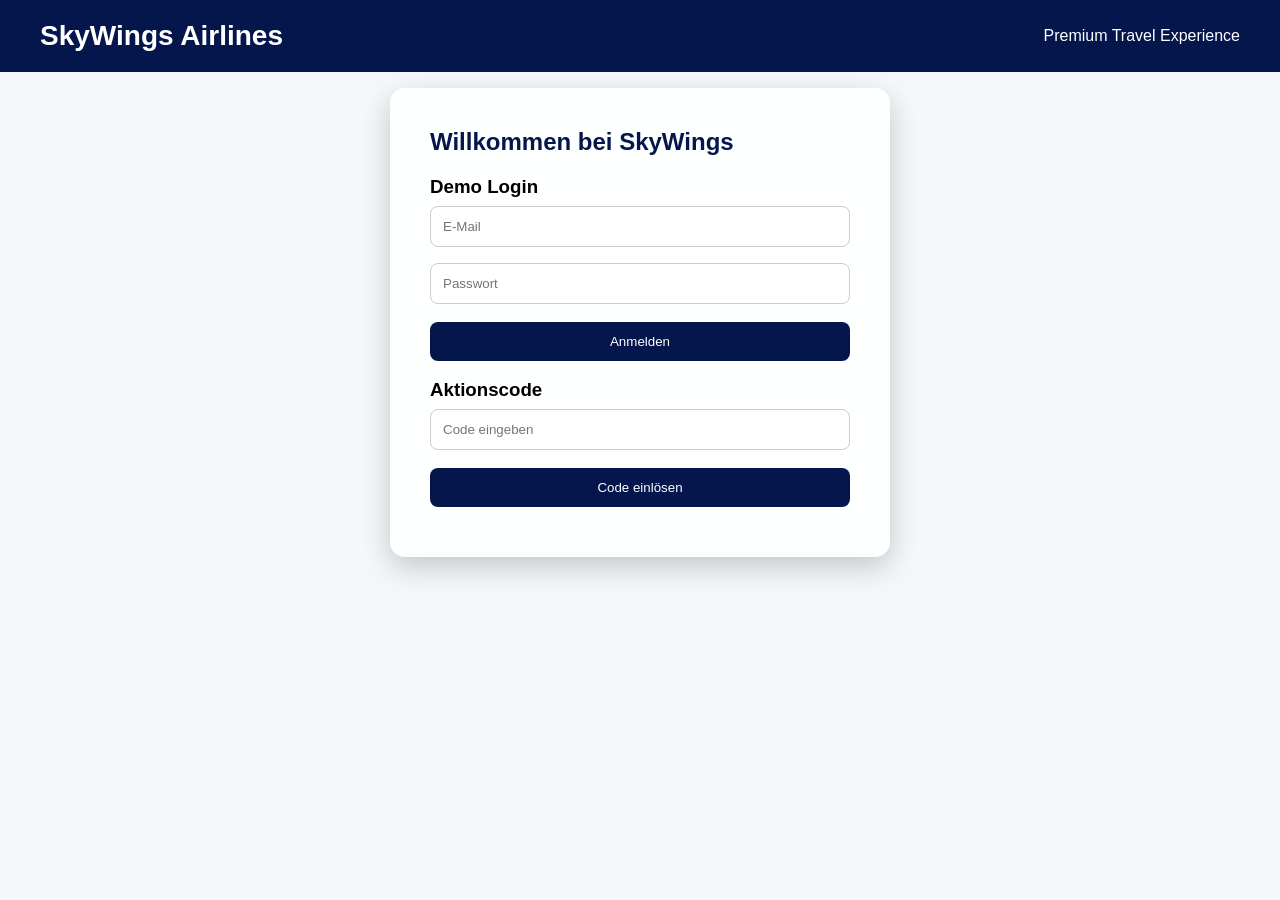
==== index.html @ 6ced329d "Create index.html" ====
<!DOCTYPE html>
<html lang="de">
<head>
<meta charset="UTF-8">
<meta name="viewport" content="width=device-width, initial-scale=1.0">
<title>SkyWings Airlines</title>

<style>
*{
    margin:0;
    padding:0;
    box-sizing:border-box;
    font-family:Arial, sans-serif;
}

body{
    background:#f5f7fa;
}

header{
    background:#05164d;
    color:white;
    padding:20px 40px;
    display:flex;
    justify-content:space-between;
    align-items:center;
}

.logo{
    font-size:28px;
    font-weight:bold;
}

.hero{
    height:500px;
    background:url('https://images.unsplash.com/photo-1436491865332-7a61a109cc05?w=1600')
    center/cover;
    display:flex;
    justify-content:center;
    align-items:center;
}

.hero-box{
    background:rgba(255,255,255,0.95);
    padding:40px;
    border-radius:15px;
    width:500px;
    box-shadow:0 10px 30px rgba(0,0,0,.2);
}

.hero-box h1{
    color:#05164d;
    margin-bottom:20px;
}

input{
    width:100%;
    padding:12px;
    margin:8px 0;
    border:1px solid #ccc;
    border-radius:8px;
}

button{
    width:100%;
    padding:12px;
    border:none;
    background:#05164d;
    color:white;
    border-radius:8px;
    cursor:pointer;
    margin-top:10px;
}

button:hover{
    opacity:0.9;
}

.section{
    max-width:1200px;
    margin:50px auto;
    padding:0 20px;
}

.cards{
    display:grid;
    grid-template-columns:repeat(auto-fit,minmax(250px,1fr));
    gap:20px;
}

.card{
    background:white;
    padding:20px;
    border-radius:12px;
    box-shadow:0 5px 15px rgba(0,0,0,.08);
}

.message{
    margin-top:10px;
    font-weight:bold;
}
</style>
</head>

<body>

<header>
    <div class="logo">SkyWings Airlines</div>
    <div>Premium Travel Experience</div>
</header>

<section class="hero">
    <div class="hero-box">
        <h1>Willkommen bei SkyWings</h1>

        <h3>Demo Login</h3>
        <input type="email" id="email" placeholder="E-Mail">
        <input type="password" id="password" placeholder="Passwort">

        <button onclick="loginDemo()">Anmelden</button>

        <br><br>

        <h3>Aktionscode</h3>
        <input type="text" id="promoCode" placeholder="Code eingeben">

        <button onclick="redeemCode()">Code einlösen</button>

        <div id="message" class="message"></div>
    </div>
</section>



<script>
function loginDemo(){
    const email = document.getElementById("email").value;
    const password = document.getElementById("password").value;

    if(email && password){
        document.getElementById("message").innerHTML =
            "✓ Demo-Anmeldung erfolgreich";
    }else{
        document.getElementById("message").innerHTML =
            "Bitte alle Felder ausfüllen.";
    }
}

function redeemCode(){
    const code = document.getElementById("promoCode").value.trim();

    if(code === "SKYWINGS2026"){
        document.getElementById("message").innerHTML =
            "✓ Aktionscode erfolgreich eingelöst!";
    }else{
        document.getElementById("message").innerHTML =
            "✗ Ungültiger Aktionscode.";
    }
}
</script>

</body>
</html>
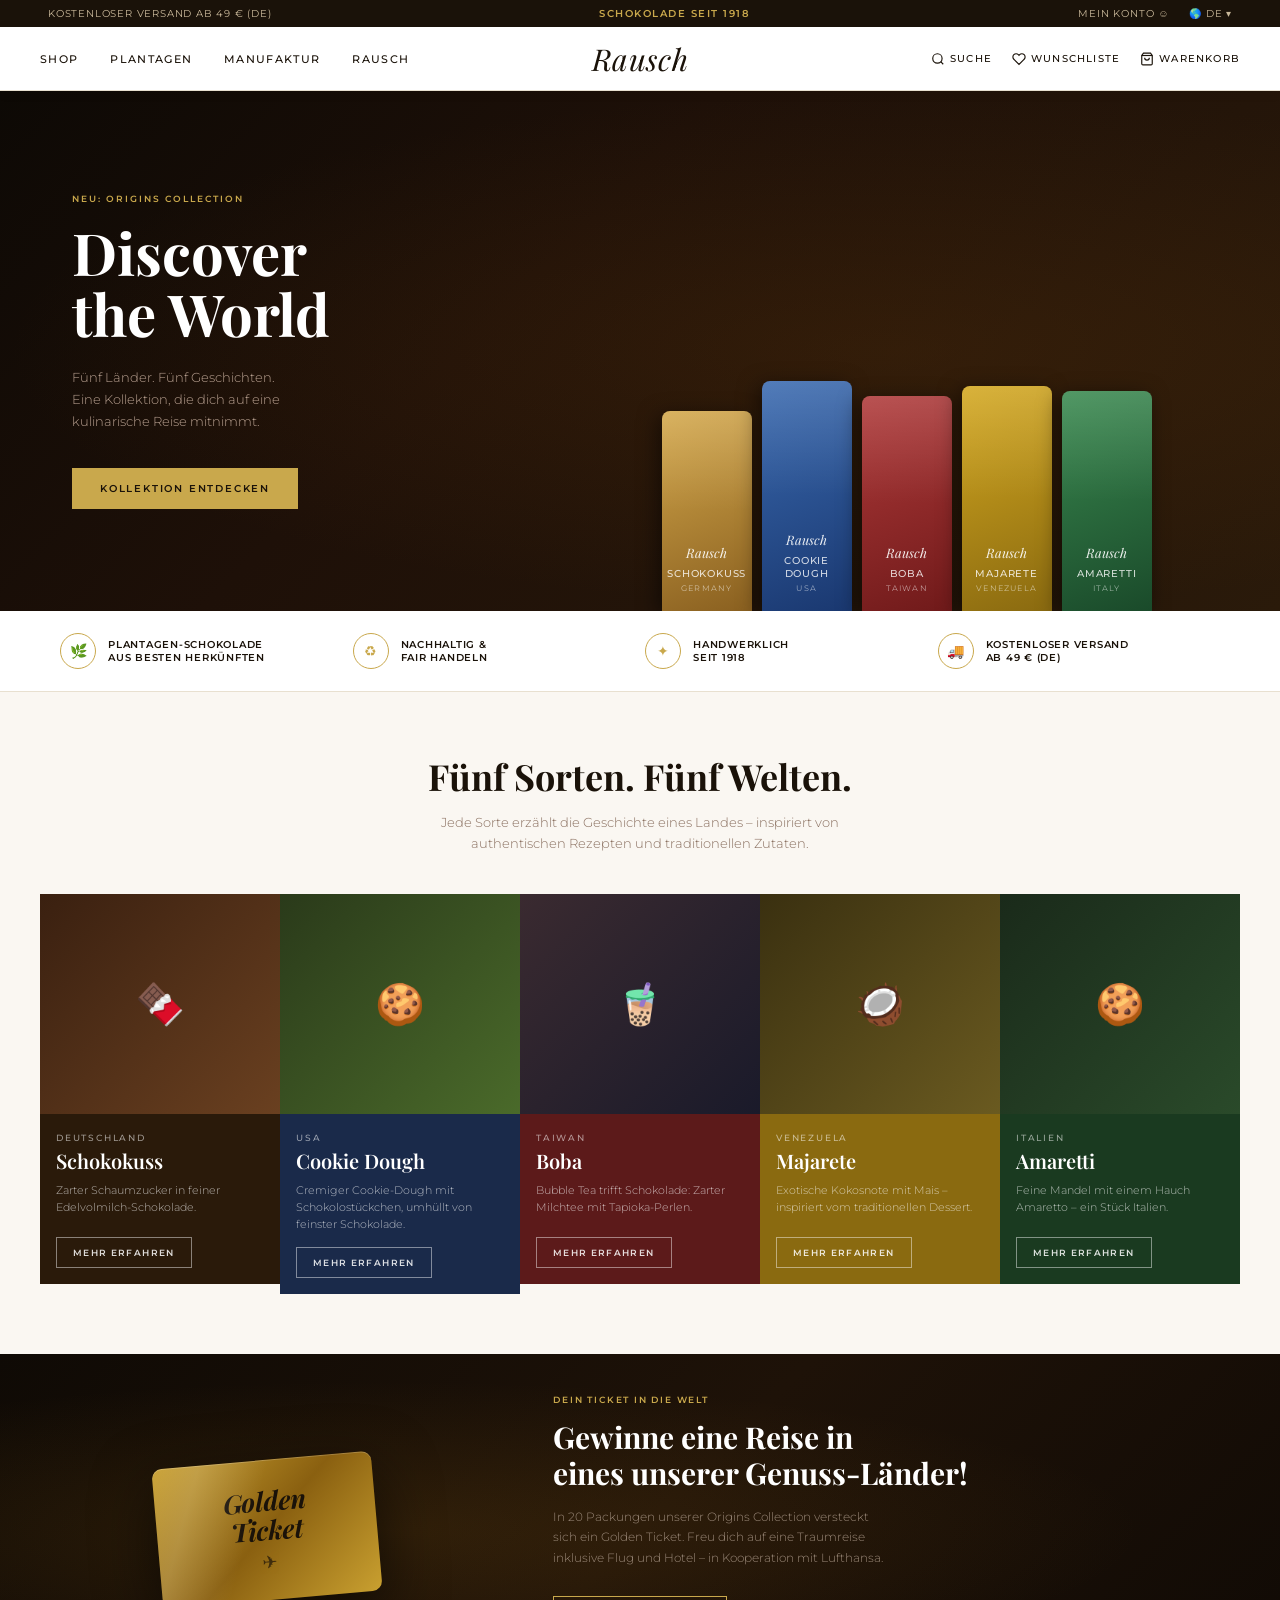
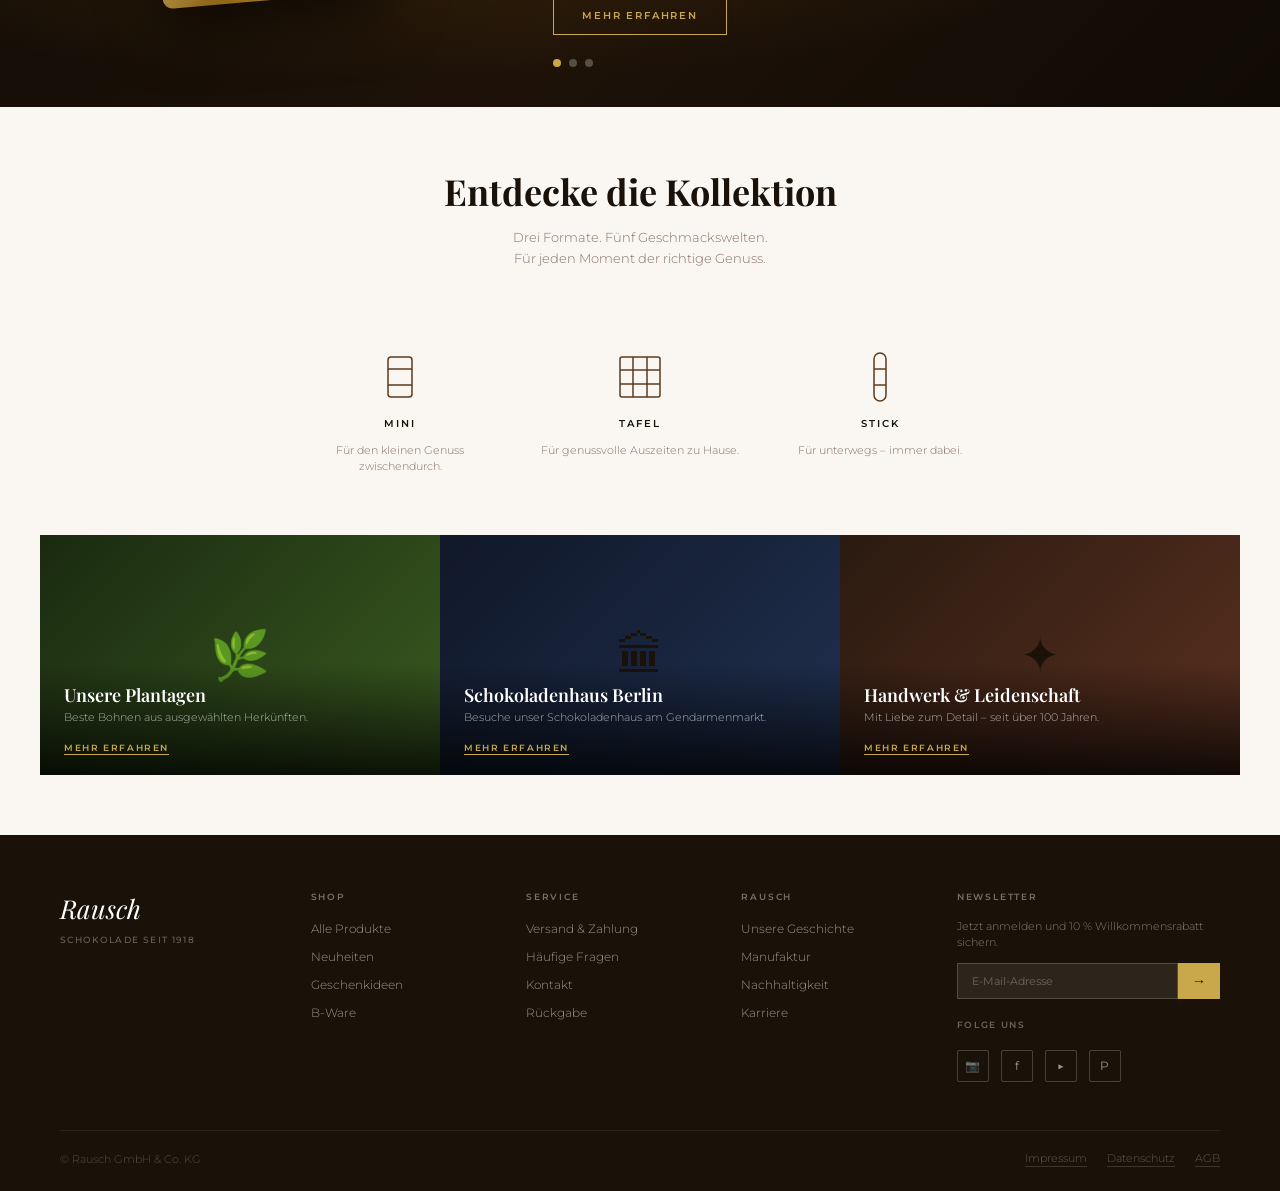
==== commit 4eeb8a5c: "Update index.html" ====
--- a/index.html
+++ b/index.html
@@ -3,161 +3,1053 @@
 <head>
 <meta charset="UTF-8">
 <meta name="viewport" content="width=device-width, initial-scale=1.0">
-<title>SkyWings Airlines</title>
-
+<title>Rausch – Schokolade seit 1918</title>
+<link rel="preconnect" href="https://fonts.googleapis.com">
+<link href="https://fonts.googleapis.com/css2?family=Playfair+Display:ital,wght@0,400;0,600;0,700;1,400&family=Cormorant+Garamond:wght@300;400;500&family=Montserrat:wght@300;400;500;600&display=swap" rel="stylesheet">
 <style>
-*{
-    margin:0;
-    padding:0;
-    box-sizing:border-box;
-    font-family:Arial, sans-serif;
-}
-
-body{
-    background:#f5f7fa;
-}
-
-header{
-    background:#05164d;
-    color:white;
-    padding:20px 40px;
-    display:flex;
-    justify-content:space-between;
-    align-items:center;
-}
-
-.logo{
-    font-size:28px;
-    font-weight:bold;
-}
-
-.hero{
-    height:500px;
-    background:url('https://images.unsplash.com/photo-1436491865332-7a61a109cc05?w=1600')
-    center/cover;
-    display:flex;
-    justify-content:center;
-    align-items:center;
-}
-
-.hero-box{
-    background:rgba(255,255,255,0.95);
-    padding:40px;
-    border-radius:15px;
-    width:500px;
-    box-shadow:0 10px 30px rgba(0,0,0,.2);
-}
-
-.hero-box h1{
-    color:#05164d;
-    margin-bottom:20px;
-}
-
-input{
-    width:100%;
-    padding:12px;
-    margin:8px 0;
-    border:1px solid #ccc;
-    border-radius:8px;
-}
-
-button{
-    width:100%;
-    padding:12px;
-    border:none;
-    background:#05164d;
-    color:white;
-    border-radius:8px;
-    cursor:pointer;
-    margin-top:10px;
-}
-
-button:hover{
-    opacity:0.9;
-}
-
-.section{
-    max-width:1200px;
-    margin:50px auto;
-    padding:0 20px;
-}
-
-.cards{
-    display:grid;
-    grid-template-columns:repeat(auto-fit,minmax(250px,1fr));
-    gap:20px;
-}
-
-.card{
-    background:white;
-    padding:20px;
-    border-radius:12px;
-    box-shadow:0 5px 15px rgba(0,0,0,.08);
-}
-
-.message{
-    margin-top:10px;
-    font-weight:bold;
-}
+  :root {
+    --dark: #1a1209;
+    --dark-brown: #2c1a0a;
+    --medium-brown: #5c3a1e;
+    --gold: #c9a84c;
+    --gold-light: #e4c46e;
+    --cream: #f5f0e8;
+    --light-bg: #faf7f2;
+    --text-dark: #1a1209;
+    --text-mid: #4a3828;
+    --text-light: #8a7060;
+    --white: #ffffff;
+    --card-blue: #1a2a4a;
+    --card-red: #5c1a1a;
+    --card-yellow: #8a6a10;
+    --card-green: #1a3a20;
+  }
+
+  * { margin: 0; padding: 0; box-sizing: border-box; }
+
+  body {
+    font-family: 'Montserrat', sans-serif;
+    background: var(--light-bg);
+    color: var(--text-dark);
+    overflow-x: hidden;
+  }
+
+  /* ── TOP BAR ── */
+  .top-bar {
+    background: var(--dark);
+    color: #c9b89a;
+    font-size: 10px;
+    letter-spacing: 0.08em;
+    text-transform: uppercase;
+    display: flex;
+    justify-content: space-between;
+    align-items: center;
+    padding: 7px 48px;
+  }
+  .top-bar a { color: #c9b89a; text-decoration: none; }
+  .top-bar-center { font-weight: 600; color: var(--gold); letter-spacing: 0.15em; }
+  .top-bar-right { display: flex; gap: 20px; align-items: center; }
+
+  /* ── MAIN NAV ── */
+  nav {
+    background: var(--white);
+    border-bottom: 1px solid #e8e0d0;
+    display: grid;
+    grid-template-columns: 1fr auto 1fr;
+    align-items: center;
+    padding: 0 40px;
+    height: 64px;
+    position: sticky;
+    top: 0;
+    z-index: 100;
+    box-shadow: 0 2px 12px rgba(0,0,0,0.06);
+  }
+  .nav-left { display: flex; gap: 32px; }
+  .nav-left a {
+    font-size: 11px;
+    letter-spacing: 0.12em;
+    text-transform: uppercase;
+    color: var(--text-dark);
+    text-decoration: none;
+    font-weight: 500;
+    transition: color 0.2s;
+  }
+  .nav-left a:hover { color: var(--gold); }
+  .logo {
+    font-family: 'Playfair Display', serif;
+    font-size: 30px;
+    font-style: italic;
+    color: var(--dark);
+    text-align: center;
+    letter-spacing: 0.02em;
+  }
+  .nav-right { display: flex; gap: 20px; justify-content: flex-end; align-items: center; }
+  .nav-right a {
+    font-size: 10px;
+    letter-spacing: 0.12em;
+    text-transform: uppercase;
+    color: var(--text-dark);
+    text-decoration: none;
+    font-weight: 500;
+    display: flex;
+    align-items: center;
+    gap: 5px;
+    transition: color 0.2s;
+  }
+  .nav-right a:hover { color: var(--gold); }
+
+  /* ── HERO ── */
+  .hero {
+    background: linear-gradient(135deg, #0d0905 0%, #1e1008 40%, #2a1a0a 100%);
+    min-height: 520px;
+    display: grid;
+    grid-template-columns: 1fr 1.4fr;
+    align-items: center;
+    overflow: hidden;
+    position: relative;
+  }
+  .hero::before {
+    content: '';
+    position: absolute;
+    inset: 0;
+    background: radial-gradient(ellipse at 70% 50%, rgba(90,50,10,0.3) 0%, transparent 70%);
+  }
+  .hero-text {
+    padding: 60px 40px 60px 72px;
+    position: relative;
+    z-index: 2;
+  }
+  .hero-eyebrow {
+    font-size: 9px;
+    letter-spacing: 0.22em;
+    text-transform: uppercase;
+    color: var(--gold);
+    margin-bottom: 18px;
+    font-weight: 600;
+  }
+  .hero-title {
+    font-family: 'Playfair Display', serif;
+    font-size: 58px;
+    line-height: 1.05;
+    color: var(--white);
+    margin-bottom: 22px;
+    font-weight: 700;
+  }
+  .hero-sub {
+    font-size: 13px;
+    line-height: 1.7;
+    color: #b8a090;
+    margin-bottom: 36px;
+    max-width: 280px;
+    font-weight: 300;
+  }
+  .btn-primary {
+    display: inline-block;
+    background: var(--gold);
+    color: var(--dark);
+    font-size: 10px;
+    letter-spacing: 0.18em;
+    text-transform: uppercase;
+    font-weight: 600;
+    padding: 14px 28px;
+    text-decoration: none;
+    transition: background 0.25s, transform 0.2s;
+    cursor: pointer;
+    border: none;
+  }
+  .btn-primary:hover { background: var(--gold-light); transform: translateY(-1px); }
+
+  .hero-products {
+    position: relative;
+    z-index: 2;
+    display: flex;
+    align-items: flex-end;
+    justify-content: center;
+    padding: 40px 40px 0;
+    gap: 10px;
+    height: 100%;
+  }
+
+  /* Chocolate bar cards */
+  .choco-card {
+    width: 90px;
+    height: 230px;
+    border-radius: 8px 8px 0 0;
+    display: flex;
+    flex-direction: column;
+    align-items: center;
+    justify-content: flex-end;
+    padding-bottom: 18px;
+    position: relative;
+    cursor: pointer;
+    transition: transform 0.3s ease;
+    box-shadow: -4px 4px 20px rgba(0,0,0,0.5);
+  }
+  .choco-card:hover { transform: translateY(-12px); }
+  .choco-card:nth-child(1) { background: linear-gradient(160deg, #d4a84b 0%, #8a6020 100%); height: 200px; }
+  .choco-card:nth-child(2) { background: linear-gradient(160deg, #3a6ab0 0%, #1a3870 100%); height: 230px; }
+  .choco-card:nth-child(3) { background: linear-gradient(160deg, #b03a3a 0%, #701a1a 100%); height: 215px; }
+  .choco-card:nth-child(4) { background: linear-gradient(160deg, #d4a820 0%, #8a6a10 100%); height: 225px; }
+  .choco-card:nth-child(5) { background: linear-gradient(160deg, #3a8a50 0%, #1a4a2a 100%); height: 220px; }
+
+  .choco-logo {
+    font-family: 'Playfair Display', serif;
+    font-style: italic;
+    color: rgba(255,255,255,0.9);
+    font-size: 13px;
+    margin-bottom: 6px;
+    text-align: center;
+  }
+  .choco-name {
+    font-size: 10px;
+    letter-spacing: 0.08em;
+    text-transform: uppercase;
+    color: rgba(255,255,255,0.8);
+    text-align: center;
+    font-weight: 500;
+  }
+  .choco-origin {
+    font-size: 8px;
+    letter-spacing: 0.15em;
+    text-transform: uppercase;
+    color: rgba(255,255,255,0.55);
+    text-align: center;
+    margin-top: 3px;
+  }
+
+  /* Shine effect on cards */
+  .choco-card::before {
+    content: '';
+    position: absolute;
+    top: 0; left: 0; right: 0;
+    height: 50%;
+    background: linear-gradient(to bottom, rgba(255,255,255,0.12), transparent);
+    border-radius: 8px 8px 0 0;
+  }
+
+  /* ── USP BAR ── */
+  .usp-bar {
+    background: var(--white);
+    border-bottom: 1px solid #e8e0d0;
+    display: grid;
+    grid-template-columns: repeat(4, 1fr);
+    padding: 22px 60px;
+    gap: 10px;
+  }
+  .usp-item {
+    display: flex;
+    align-items: center;
+    gap: 12px;
+  }
+  .usp-icon {
+    width: 36px;
+    height: 36px;
+    border: 1.5px solid var(--gold);
+    border-radius: 50%;
+    display: flex;
+    align-items: center;
+    justify-content: center;
+    flex-shrink: 0;
+    color: var(--gold);
+    font-size: 14px;
+  }
+  .usp-text {
+    font-size: 9.5px;
+    letter-spacing: 0.08em;
+    text-transform: uppercase;
+    font-weight: 600;
+    color: var(--text-dark);
+    line-height: 1.4;
+  }
+
+  /* ── SECTION HEADERS ── */
+  .section-header {
+    text-align: center;
+    padding: 60px 40px 40px;
+  }
+  .section-header h2 {
+    font-family: 'Playfair Display', serif;
+    font-size: 36px;
+    color: var(--dark);
+    margin-bottom: 12px;
+    font-weight: 700;
+  }
+  .section-header p {
+    font-size: 13px;
+    color: var(--text-light);
+    line-height: 1.6;
+    font-weight: 300;
+    max-width: 420px;
+    margin: 0 auto;
+  }
+
+  /* ── PRODUCT GRID ── */
+  .product-grid {
+    display: grid;
+    grid-template-columns: repeat(5, 1fr);
+    gap: 0;
+    margin: 0 40px 60px;
+  }
+  .product-card {
+    position: relative;
+    overflow: hidden;
+    cursor: pointer;
+  }
+  .product-card:hover .product-img-wrap img { transform: scale(1.05); }
+  .product-img-wrap {
+    height: 220px;
+    overflow: hidden;
+  }
+  .product-img-wrap img {
+    width: 100%;
+    height: 100%;
+    object-fit: cover;
+    transition: transform 0.5s ease;
+    display: block;
+  }
+
+  /* Colored overlay panels */
+  .product-info {
+    padding: 18px 16px 16px;
+    min-height: 170px;
+    display: flex;
+    flex-direction: column;
+  }
+  .product-card:nth-child(1) .product-info { background: #2a1a0a; }
+  .product-card:nth-child(2) .product-info { background: var(--card-blue); }
+  .product-card:nth-child(3) .product-info { background: var(--card-red); }
+  .product-card:nth-child(4) .product-info { background: var(--card-yellow); }
+  .product-card:nth-child(5) .product-info { background: var(--card-green); }
+
+  .product-origin {
+    font-size: 9px;
+    letter-spacing: 0.2em;
+    text-transform: uppercase;
+    color: rgba(255,255,255,0.55);
+    margin-bottom: 4px;
+    font-weight: 500;
+  }
+  .product-name {
+    font-family: 'Playfair Display', serif;
+    font-size: 20px;
+    color: var(--white);
+    margin-bottom: 8px;
+    font-weight: 600;
+  }
+  .product-desc {
+    font-size: 11px;
+    line-height: 1.55;
+    color: rgba(255,255,255,0.65);
+    font-weight: 300;
+    flex: 1;
+  }
+  .btn-outline-white {
+    display: inline-block;
+    border: 1px solid rgba(255,255,255,0.45);
+    color: rgba(255,255,255,0.85);
+    font-size: 9px;
+    letter-spacing: 0.15em;
+    text-transform: uppercase;
+    font-weight: 600;
+    padding: 9px 16px;
+    text-decoration: none;
+    margin-top: 14px;
+    transition: all 0.2s;
+    width: fit-content;
+  }
+  .btn-outline-white:hover { background: rgba(255,255,255,0.12); border-color: rgba(255,255,255,0.7); }
+
+  /* Placeholder images using SVG gradients */
+  .img-placeholder {
+    width: 100%;
+    height: 100%;
+    display: flex;
+    align-items: center;
+    justify-content: center;
+    font-size: 40px;
+  }
+  .img-placeholder.p1 { background: linear-gradient(135deg, #3a2010, #6a4020); }
+  .img-placeholder.p2 { background: linear-gradient(135deg, #2a3a1a, #4a6a2a); }
+  .img-placeholder.p3 { background: linear-gradient(135deg, #3a2a30, #1a1a2a); }
+  .img-placeholder.p4 { background: linear-gradient(135deg, #3a3010, #6a5a20); }
+  .img-placeholder.p5 { background: linear-gradient(135deg, #1a2a1a, #2a4a2a); }
+
+  /* ── GOLDEN TICKET BANNER ── */
+  .golden-ticket {
+    background: linear-gradient(135deg, #0f0a05 0%, #1e1208 50%, #100a05 100%);
+    display: grid;
+    grid-template-columns: 1fr 1.4fr;
+    align-items: center;
+    min-height: 340px;
+    position: relative;
+    overflow: hidden;
+  }
+  .golden-ticket::before {
+    content: '';
+    position: absolute;
+    inset: 0;
+    background: radial-gradient(ellipse at 30% 50%, rgba(180,120,20,0.15) 0%, transparent 60%);
+  }
+  .ticket-visual {
+    display: flex;
+    align-items: center;
+    justify-content: center;
+    padding: 40px;
+    position: relative;
+    z-index: 2;
+  }
+  .ticket-card {
+    width: 220px;
+    height: 140px;
+    background: linear-gradient(135deg, #c9a030, #8a6010, #c9a030);
+    border-radius: 10px;
+    display: flex;
+    flex-direction: column;
+    align-items: center;
+    justify-content: center;
+    box-shadow: 0 20px 60px rgba(0,0,0,0.6), inset 0 1px 0 rgba(255,255,255,0.2);
+    position: relative;
+    overflow: hidden;
+    transform: rotate(-5deg);
+  }
+  .ticket-card::before {
+    content: '';
+    position: absolute;
+    top: -50%; left: -20%;
+    width: 60%;
+    height: 200%;
+    background: linear-gradient(90deg, transparent, rgba(255,255,255,0.15), transparent);
+    transform: rotate(20deg);
+  }
+  .ticket-title {
+    font-family: 'Playfair Display', serif;
+    font-style: italic;
+    color: var(--dark);
+    font-size: 26px;
+    line-height: 1.1;
+    text-align: center;
+    font-weight: 700;
+  }
+  .ticket-icon {
+    font-size: 18px;
+    margin-top: 6px;
+    opacity: 0.7;
+  }
+  .ticket-text {
+    padding: 40px 72px 40px 20px;
+    position: relative;
+    z-index: 2;
+  }
+  .ticket-eyebrow {
+    font-size: 9px;
+    letter-spacing: 0.2em;
+    text-transform: uppercase;
+    color: var(--gold);
+    margin-bottom: 14px;
+    font-weight: 600;
+  }
+  .ticket-title-big {
+    font-family: 'Playfair Display', serif;
+    font-size: 30px;
+    color: var(--white);
+    line-height: 1.2;
+    margin-bottom: 16px;
+    font-weight: 700;
+  }
+  .ticket-desc {
+    font-size: 12px;
+    line-height: 1.7;
+    color: #9a8878;
+    margin-bottom: 28px;
+    max-width: 340px;
+    font-weight: 300;
+  }
+  .btn-outline-gold {
+    display: inline-block;
+    border: 1.5px solid var(--gold);
+    color: var(--gold);
+    font-size: 10px;
+    letter-spacing: 0.18em;
+    text-transform: uppercase;
+    font-weight: 600;
+    padding: 12px 28px;
+    text-decoration: none;
+    transition: all 0.25s;
+    cursor: pointer;
+    background: none;
+  }
+  .btn-outline-gold:hover { background: var(--gold); color: var(--dark); }
+
+  /* Carousel dots */
+  .carousel-dots {
+    display: flex;
+    gap: 8px;
+    margin-top: 24px;
+  }
+  .dot {
+    width: 8px;
+    height: 8px;
+    border-radius: 50%;
+    background: rgba(255,255,255,0.25);
+    cursor: pointer;
+    transition: background 0.2s;
+  }
+  .dot.active { background: var(--gold); }
+
+  /* ── COLLECTION FORMATS ── */
+  .formats-section {
+    background: var(--light-bg);
+    padding: 60px 40px;
+    text-align: center;
+  }
+  .formats-grid {
+    display: grid;
+    grid-template-columns: repeat(3, 200px);
+    gap: 40px;
+    justify-content: center;
+    margin-top: 40px;
+  }
+  .format-item {
+    display: flex;
+    flex-direction: column;
+    align-items: center;
+    gap: 12px;
+    cursor: pointer;
+    transition: transform 0.2s;
+  }
+  .format-item:hover { transform: translateY(-4px); }
+  .format-icon {
+    width: 56px;
+    height: 56px;
+    display: flex;
+    align-items: center;
+    justify-content: center;
+    color: var(--medium-brown);
+  }
+  .format-name {
+    font-size: 10px;
+    letter-spacing: 0.2em;
+    text-transform: uppercase;
+    font-weight: 600;
+    color: var(--text-dark);
+  }
+  .format-desc {
+    font-size: 11px;
+    color: var(--text-light);
+    line-height: 1.5;
+    font-weight: 300;
+  }
+
+  /* ── EDITORIAL GRID ── */
+  .editorial-grid {
+    display: grid;
+    grid-template-columns: repeat(3, 1fr);
+    gap: 0;
+    margin: 0 40px 60px;
+  }
+  .editorial-card {
+    position: relative;
+    height: 240px;
+    overflow: hidden;
+    cursor: pointer;
+  }
+  .editorial-card:hover .ed-overlay { opacity: 1; }
+  .ed-bg {
+    width: 100%;
+    height: 100%;
+    object-fit: cover;
+  }
+  .ed-bg-placeholder {
+    width: 100%;
+    height: 100%;
+    display: flex;
+    align-items: center;
+    justify-content: center;
+    font-size: 48px;
+  }
+  .ed-bg-placeholder.e1 { background: linear-gradient(135deg, #1a2a10, #3a5a20); }
+  .ed-bg-placeholder.e2 { background: linear-gradient(135deg, #101828, #203050); }
+  .ed-bg-placeholder.e3 { background: linear-gradient(135deg, #2a1a10, #5a3020); }
+
+  .ed-content {
+    position: absolute;
+    bottom: 0;
+    left: 0;
+    right: 0;
+    padding: 20px 24px;
+    background: linear-gradient(to top, rgba(0,0,0,0.8) 0%, transparent 100%);
+  }
+  .ed-title {
+    font-family: 'Playfair Display', serif;
+    font-size: 18px;
+    color: var(--white);
+    margin-bottom: 4px;
+    font-weight: 600;
+  }
+  .ed-subtitle {
+    font-size: 10.5px;
+    color: rgba(255,255,255,0.65);
+    margin-bottom: 10px;
+    font-weight: 300;
+    line-height: 1.4;
+  }
+  .ed-link {
+    font-size: 9px;
+    letter-spacing: 0.18em;
+    text-transform: uppercase;
+    color: var(--gold);
+    text-decoration: none;
+    font-weight: 600;
+    border-bottom: 1px solid var(--gold);
+    padding-bottom: 1px;
+    transition: opacity 0.2s;
+  }
+  .ed-link:hover { opacity: 0.75; }
+
+  /* ── FOOTER ── */
+  footer {
+    background: var(--dark);
+    padding: 56px 60px 24px;
+  }
+  .footer-grid {
+    display: grid;
+    grid-template-columns: 1.2fr 1fr 1fr 1fr 1.5fr;
+    gap: 40px;
+    margin-bottom: 48px;
+  }
+  .footer-logo {
+    font-family: 'Playfair Display', serif;
+    font-size: 26px;
+    font-style: italic;
+    color: var(--white);
+    margin-bottom: 8px;
+  }
+  .footer-tagline {
+    font-size: 9px;
+    letter-spacing: 0.15em;
+    text-transform: uppercase;
+    color: rgba(255,255,255,0.35);
+    font-weight: 500;
+  }
+  .footer-col h4 {
+    font-size: 9px;
+    letter-spacing: 0.2em;
+    text-transform: uppercase;
+    color: rgba(255,255,255,0.4);
+    margin-bottom: 16px;
+    font-weight: 600;
+  }
+  .footer-col ul { list-style: none; }
+  .footer-col ul li { margin-bottom: 9px; }
+  .footer-col ul li a {
+    font-size: 12px;
+    color: rgba(255,255,255,0.55);
+    text-decoration: none;
+    font-weight: 300;
+    transition: color 0.2s;
+  }
+  .footer-col ul li a:hover { color: var(--gold); }
+
+  .newsletter-input-wrap {
+    display: flex;
+    margin-top: 12px;
+  }
+  .newsletter-input {
+    flex: 1;
+    background: rgba(255,255,255,0.08);
+    border: 1px solid rgba(255,255,255,0.18);
+    padding: 10px 14px;
+    color: var(--white);
+    font-size: 11px;
+    font-family: 'Montserrat', sans-serif;
+    outline: none;
+  }
+  .newsletter-input::placeholder { color: rgba(255,255,255,0.3); }
+  .newsletter-btn {
+    background: var(--gold);
+    border: none;
+    width: 42px;
+    display: flex;
+    align-items: center;
+    justify-content: center;
+    cursor: pointer;
+    color: var(--dark);
+    font-size: 14px;
+    transition: background 0.2s;
+  }
+  .newsletter-btn:hover { background: var(--gold-light); }
+
+  .social-links {
+    display: flex;
+    gap: 12px;
+    margin-top: 20px;
+  }
+  .social-link {
+    width: 32px;
+    height: 32px;
+    border: 1px solid rgba(255,255,255,0.2);
+    display: flex;
+    align-items: center;
+    justify-content: center;
+    color: rgba(255,255,255,0.55);
+    text-decoration: none;
+    font-size: 12px;
+    transition: all 0.2s;
+    border-radius: 2px;
+  }
+  .social-link:hover { border-color: var(--gold); color: var(--gold); }
+
+  .footer-bottom {
+    border-top: 1px solid rgba(255,255,255,0.08);
+    padding-top: 20px;
+    display: flex;
+    justify-content: space-between;
+    align-items: center;
+  }
+  .footer-bottom-left {
+    font-size: 11px;
+    color: rgba(255,255,255,0.25);
+    font-weight: 300;
+  }
+  .footer-bottom-links { display: flex; gap: 20px; }
+  .footer-bottom-links a {
+    font-size: 11px;
+    color: rgba(255,255,255,0.3);
+    text-decoration: none;
+    font-weight: 300;
+    transition: color 0.2s;
+    border-bottom: 1px solid rgba(255,255,255,0.15);
+    padding-bottom: 1px;
+  }
+  .footer-bottom-links a:hover { color: rgba(255,255,255,0.6); }
+
+  /* ── SVG ICONS ── */
+  .icon { display: inline-block; }
 </style>
 </head>
-
 <body>
 
-<header>
-    <div class="logo">SkyWings Airlines</div>
-    <div>Premium Travel Experience</div>
-</header>
-
+<!-- TOP BAR -->
+<div class="top-bar">
+  <span>Kostenloser Versand ab 49 € (DE)</span>
+  <span class="top-bar-center">SCHOKOLADE SEIT 1918</span>
+  <div class="top-bar-right">
+    <a href="#">Mein Konto &#9786;</a>
+    <a href="#">&#127758; DE ▾</a>
+  </div>
+</div>
+
+<!-- MAIN NAV -->
+<nav>
+  <div class="nav-left">
+    <a href="#">Shop</a>
+    <a href="#">Plantagen</a>
+    <a href="#">Manufaktur</a>
+    <a href="#">Rausch</a>
+  </div>
+  <div class="logo">Rausch</div>
+  <div class="nav-right">
+    <a href="#">
+      <svg width="14" height="14" viewBox="0 0 24 24" fill="none" stroke="currentColor" stroke-width="2"><circle cx="11" cy="11" r="8"/><path d="m21 21-4.35-4.35"/></svg>
+      Suche
+    </a>
+    <a href="#">
+      <svg width="14" height="14" viewBox="0 0 24 24" fill="none" stroke="currentColor" stroke-width="2"><path d="M20.84 4.61a5.5 5.5 0 0 0-7.78 0L12 5.67l-1.06-1.06a5.5 5.5 0 0 0-7.78 7.78l1.06 1.06L12 21.23l7.78-7.78 1.06-1.06a5.5 5.5 0 0 0 0-7.78z"/></svg>
+      Wunschliste
+    </a>
+    <a href="#">
+      <svg width="14" height="14" viewBox="0 0 24 24" fill="none" stroke="currentColor" stroke-width="2"><path d="M6 2 3 6v14a2 2 0 0 0 2 2h14a2 2 0 0 0 2-2V6l-3-4z"/><line x1="3" y1="6" x2="21" y2="6"/><path d="M16 10a4 4 0 0 1-8 0"/></svg>
+      Warenkorb
+    </a>
+  </div>
+</nav>
+
+<!-- HERO -->
 <section class="hero">
-    <div class="hero-box">
-        <h1>Willkommen bei SkyWings</h1>
-
-        <h3>Demo Login</h3>
-        <input type="email" id="email" placeholder="E-Mail">
-        <input type="password" id="password" placeholder="Passwort">
-
-        <button onclick="loginDemo()">Anmelden</button>
-
-        <br><br>
-
-        <h3>Aktionscode</h3>
-        <input type="text" id="promoCode" placeholder="Code eingeben">
-
-        <button onclick="redeemCode()">Code einlösen</button>
-
-        <div id="message" class="message"></div>
-    </div>
+  <div class="hero-text">
+    <div class="hero-eyebrow">Neu: Origins Collection</div>
+    <h1 class="hero-title">Discover<br>the World</h1>
+    <p class="hero-sub">Fünf Länder. Fünf Geschichten.<br>Eine Kollektion, die dich auf eine kulinarische Reise mitnimmt.</p>
+    <a href="#" class="btn-primary">Kollektion entdecken</a>
+  </div>
+  <div class="hero-products">
+    <div class="choco-card">
+      <div class="choco-logo">Rausch</div>
+      <div class="choco-name">Schokokuss</div>
+      <div class="choco-origin">Germany</div>
+    </div>
+    <div class="choco-card">
+      <div class="choco-logo">Rausch</div>
+      <div class="choco-name">Cookie Dough</div>
+      <div class="choco-origin">USA</div>
+    </div>
+    <div class="choco-card">
+      <div class="choco-logo">Rausch</div>
+      <div class="choco-name">Boba</div>
+      <div class="choco-origin">Taiwan</div>
+    </div>
+    <div class="choco-card">
+      <div class="choco-logo">Rausch</div>
+      <div class="choco-name">Majarete</div>
+      <div class="choco-origin">Venezuela</div>
+    </div>
+    <div class="choco-card">
+      <div class="choco-logo">Rausch</div>
+      <div class="choco-name">Amaretti</div>
+      <div class="choco-origin">Italy</div>
+    </div>
+  </div>
 </section>
 
-
+<!-- USP BAR -->
+<div class="usp-bar">
+  <div class="usp-item">
+    <div class="usp-icon">🌿</div>
+    <div class="usp-text">Plantagen-Schokolade<br>aus besten Herkünften</div>
+  </div>
+  <div class="usp-item">
+    <div class="usp-icon">♻</div>
+    <div class="usp-text">Nachhaltig &<br>Fair handeln</div>
+  </div>
+  <div class="usp-item">
+    <div class="usp-icon">✦</div>
+    <div class="usp-text">Handwerklich<br>seit 1918</div>
+  </div>
+  <div class="usp-item">
+    <div class="usp-icon">🚚</div>
+    <div class="usp-text">Kostenloser Versand<br>ab 49 € (DE)</div>
+  </div>
+</div>
+
+<!-- PRODUCTS SECTION -->
+<div class="section-header">
+  <h2>Fünf Sorten. Fünf Welten.</h2>
+  <p>Jede Sorte erzählt die Geschichte eines Landes – inspiriert von authentischen Rezepten und traditionellen Zutaten.</p>
+</div>
+
+<div class="product-grid">
+  <!-- Card 1 - Deutschland -->
+  <div class="product-card">
+    <div class="product-img-wrap">
+      <div class="img-placeholder p1">🍫</div>
+    </div>
+    <div class="product-info">
+      <div class="product-origin">Deutschland</div>
+      <div class="product-name">Schokokuss</div>
+      <p class="product-desc">Zarter Schaumzucker in feiner Edelvolmilch-Schokolade.</p>
+      <a href="#" class="btn-outline-white">Mehr erfahren</a>
+    </div>
+  </div>
+  <!-- Card 2 - USA -->
+  <div class="product-card">
+    <div class="product-img-wrap">
+      <div class="img-placeholder p2">🍪</div>
+    </div>
+    <div class="product-info">
+      <div class="product-origin">USA</div>
+      <div class="product-name">Cookie Dough</div>
+      <p class="product-desc">Cremiger Cookie-Dough mit Schokolostückchen, umhüllt von feinster Schokolade.</p>
+      <a href="#" class="btn-outline-white">Mehr erfahren</a>
+    </div>
+  </div>
+  <!-- Card 3 - Taiwan -->
+  <div class="product-card">
+    <div class="product-img-wrap">
+      <div class="img-placeholder p3">🧋</div>
+    </div>
+    <div class="product-info">
+      <div class="product-origin">Taiwan</div>
+      <div class="product-name">Boba</div>
+      <p class="product-desc">Bubble Tea trifft Schokolade: Zarter Milchtee mit Tapioka-Perlen.</p>
+      <a href="#" class="btn-outline-white">Mehr erfahren</a>
+    </div>
+  </div>
+  <!-- Card 4 - Venezuela -->
+  <div class="product-card">
+    <div class="product-img-wrap">
+      <div class="img-placeholder p4">🥥</div>
+    </div>
+    <div class="product-info">
+      <div class="product-origin">Venezuela</div>
+      <div class="product-name">Majarete</div>
+      <p class="product-desc">Exotische Kokosnote mit Mais – inspiriert vom traditionellen Dessert.</p>
+      <a href="#" class="btn-outline-white">Mehr erfahren</a>
+    </div>
+  </div>
+  <!-- Card 5 - Italien -->
+  <div class="product-card">
+    <div class="product-img-wrap">
+      <div class="img-placeholder p5">🍪</div>
+    </div>
+    <div class="product-info">
+      <div class="product-origin">Italien</div>
+      <div class="product-name">Amaretti</div>
+      <p class="product-desc">Feine Mandel mit einem Hauch Amaretto – ein Stück Italien.</p>
+      <a href="#" class="btn-outline-white">Mehr erfahren</a>
+    </div>
+  </div>
+</div>
+
+<!-- GOLDEN TICKET BANNER -->
+<section class="golden-ticket">
+  <div class="ticket-visual">
+    <div class="ticket-card">
+      <div class="ticket-title">Golden<br>Ticket</div>
+      <div class="ticket-icon">✈</div>
+    </div>
+  </div>
+  <div class="ticket-text">
+    <div class="ticket-eyebrow">Dein Ticket in die Welt</div>
+    <h2 class="ticket-title-big">Gewinne eine Reise in<br>eines unserer Genuss-Länder!</h2>
+    <p class="ticket-desc">In 20 Packungen unserer Origins Collection versteckt sich ein Golden Ticket. Freu dich auf eine Traumreise inklusive Flug und Hotel – in Kooperation mit Lufthansa.</p>
+    <a href="#" class="btn-outline-gold">Mehr erfahren</a>
+    <div class="carousel-dots">
+      <div class="dot active"></div>
+      <div class="dot"></div>
+      <div class="dot"></div>
+    </div>
+  </div>
+</section>
+
+<!-- COLLECTION FORMATS -->
+<section class="formats-section">
+  <div class="section-header" style="padding-top:0">
+    <h2>Entdecke die Kollektion</h2>
+    <p>Drei Formate. Fünf Geschmackswelten.<br>Für jeden Moment der richtige Genuss.</p>
+  </div>
+  <div class="formats-grid">
+    <div class="format-item">
+      <div class="format-icon">
+        <svg width="32" height="48" viewBox="0 0 32 48" fill="none" stroke="currentColor" stroke-width="1.5"><rect x="4" y="4" width="24" height="40" rx="3"/><line x1="4" y1="16" x2="28" y2="16"/><line x1="4" y1="32" x2="28" y2="32"/></svg>
+      </div>
+      <div class="format-name">Mini</div>
+      <div class="format-desc">Für den kleinen Genuss zwischendurch.</div>
+    </div>
+    <div class="format-item">
+      <div class="format-icon">
+        <svg width="44" height="44" viewBox="0 0 44 44" fill="none" stroke="currentColor" stroke-width="1.5"><rect x="2" y="2" width="40" height="40" rx="2"/><line x1="2" y1="15" x2="42" y2="15"/><line x1="2" y1="29" x2="42" y2="29"/><line x1="15" y1="2" x2="15" y2="42"/><line x1="29" y1="2" x2="29" y2="42"/></svg>
+      </div>
+      <div class="format-name">Tafel</div>
+      <div class="format-desc">Für genussvolle Auszeiten zu Hause.</div>
+    </div>
+    <div class="format-item">
+      <div class="format-icon">
+        <svg width="16" height="52" viewBox="0 0 16 52" fill="none" stroke="currentColor" stroke-width="1.5"><rect x="2" y="2" width="12" height="48" rx="6"/><line x1="2" y1="18" x2="14" y2="18"/><line x1="2" y1="34" x2="14" y2="34"/></svg>
+      </div>
+      <div class="format-name">Stick</div>
+      <div class="format-desc">Für unterwegs – immer dabei.</div>
+    </div>
+  </div>
+</section>
+
+<!-- EDITORIAL GRID -->
+<div class="editorial-grid">
+  <div class="editorial-card">
+    <div class="ed-bg-placeholder e1">🌿</div>
+    <div class="ed-content">
+      <div class="ed-title">Unsere Plantagen</div>
+      <div class="ed-subtitle">Beste Bohnen aus ausgewählten Herkünften.</div>
+      <a href="#" class="ed-link">Mehr erfahren</a>
+    </div>
+  </div>
+  <div class="editorial-card">
+    <div class="ed-bg-placeholder e2">🏛</div>
+    <div class="ed-content">
+      <div class="ed-title">Schokoladenhaus Berlin</div>
+      <div class="ed-subtitle">Besuche unser Schokoladenhaus am Gendarmenmarkt.</div>
+      <a href="#" class="ed-link">Mehr erfahren</a>
+    </div>
+  </div>
+  <div class="editorial-card">
+    <div class="ed-bg-placeholder e3">✦</div>
+    <div class="ed-content">
+      <div class="ed-title">Handwerk & Leidenschaft</div>
+      <div class="ed-subtitle">Mit Liebe zum Detail – seit über 100 Jahren.</div>
+      <a href="#" class="ed-link">Mehr erfahren</a>
+    </div>
+  </div>
+</div>
+
+<!-- FOOTER -->
+<footer>
+  <div class="footer-grid">
+    <div>
+      <div class="footer-logo">Rausch</div>
+      <div class="footer-tagline">Schokolade seit 1918</div>
+    </div>
+    <div class="footer-col">
+      <h4>Shop</h4>
+      <ul>
+        <li><a href="#">Alle Produkte</a></li>
+        <li><a href="#">Neuheiten</a></li>
+        <li><a href="#">Geschenkideen</a></li>
+        <li><a href="#">B-Ware</a></li>
+      </ul>
+    </div>
+    <div class="footer-col">
+      <h4>Service</h4>
+      <ul>
+        <li><a href="#">Versand & Zahlung</a></li>
+        <li><a href="#">Häufige Fragen</a></li>
+        <li><a href="#">Kontakt</a></li>
+        <li><a href="#">Rückgabe</a></li>
+      </ul>
+    </div>
+    <div class="footer-col">
+      <h4>Rausch</h4>
+      <ul>
+        <li><a href="#">Unsere Geschichte</a></li>
+        <li><a href="#">Manufaktur</a></li>
+        <li><a href="#">Nachhaltigkeit</a></li>
+        <li><a href="#">Karriere</a></li>
+      </ul>
+    </div>
+    <div class="footer-col">
+      <h4>Newsletter</h4>
+      <p style="font-size:11px;color:rgba(255,255,255,0.45);font-weight:300;line-height:1.5;margin-bottom:4px;">Jetzt anmelden und 10 % Willkommensrabatt sichern.</p>
+      <div class="newsletter-input-wrap">
+        <input type="email" class="newsletter-input" placeholder="E-Mail-Adresse">
+        <button class="newsletter-btn">→</button>
+      </div>
+      <div style="margin-top:20px;">
+        <div style="font-size:9px;letter-spacing:0.18em;text-transform:uppercase;color:rgba(255,255,255,0.35);margin-bottom:10px;font-weight:600;">Folge uns</div>
+        <div class="social-links">
+          <a href="#" class="social-link">&#x1F4F7;</a>
+          <a href="#" class="social-link">f</a>
+          <a href="#" class="social-link">▶</a>
+          <a href="#" class="social-link">P</a>
+        </div>
+      </div>
+    </div>
+  </div>
+
+  <div class="footer-bottom">
+    <div class="footer-bottom-left">© Rausch GmbH & Co. KG</div>
+    <div class="footer-bottom-links">
+      <a href="#">Impressum</a>
+      <a href="#">Datenschutz</a>
+      <a href="#">AGB</a>
+    </div>
+  </div>
+</footer>
 
 <script>
-function loginDemo(){
-    const email = document.getElementById("email").value;
-    const password = document.getElementById("password").value;
-
-    if(email && password){
-        document.getElementById("message").innerHTML =
-            "✓ Demo-Anmeldung erfolgreich";
-    }else{
-        document.getElementById("message").innerHTML =
-            "Bitte alle Felder ausfüllen.";
+  // Carousel dots interaction
+  document.querySelectorAll('.dot').forEach((dot, i) => {
+    dot.addEventListener('click', () => {
+      document.querySelectorAll('.dot').forEach(d => d.classList.remove('active'));
+      dot.classList.add('active');
+    });
+  });
+
+  // Subtle parallax on hero
+  window.addEventListener('scroll', () => {
+    const hero = document.querySelector('.hero');
+    const offset = window.scrollY;
+    if (hero) {
+      hero.style.backgroundPositionY = `${offset * 0.3}px`;
     }
-}
-
-function redeemCode(){
-    const code = document.getElementById("promoCode").value.trim();
-
-    if(code === "SKYWINGS2026"){
-        document.getElementById("message").innerHTML =
-            "✓ Aktionscode erfolgreich eingelöst!";
-    }else{
-        document.getElementById("message").innerHTML =
-            "✗ Ungültiger Aktionscode.";
-    }
-}
+  });
 </script>
-
 </body>
 </html>
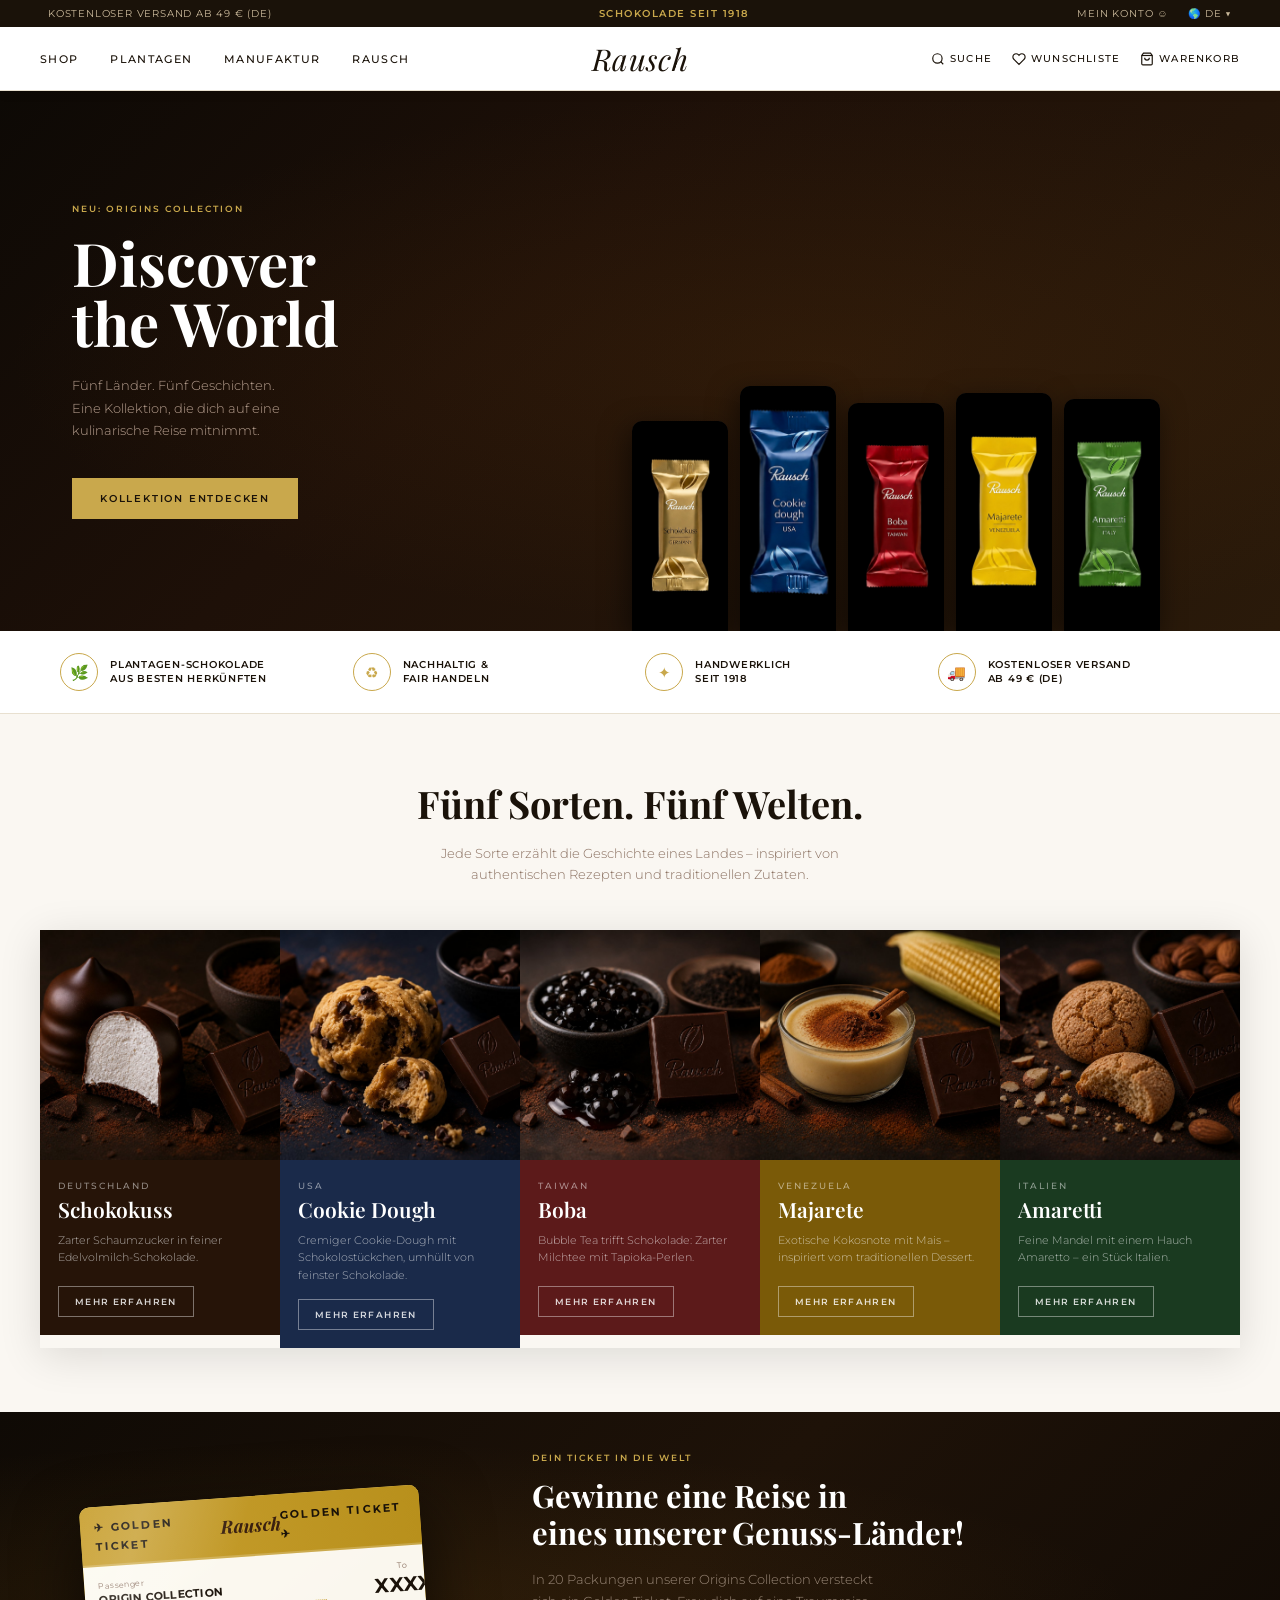
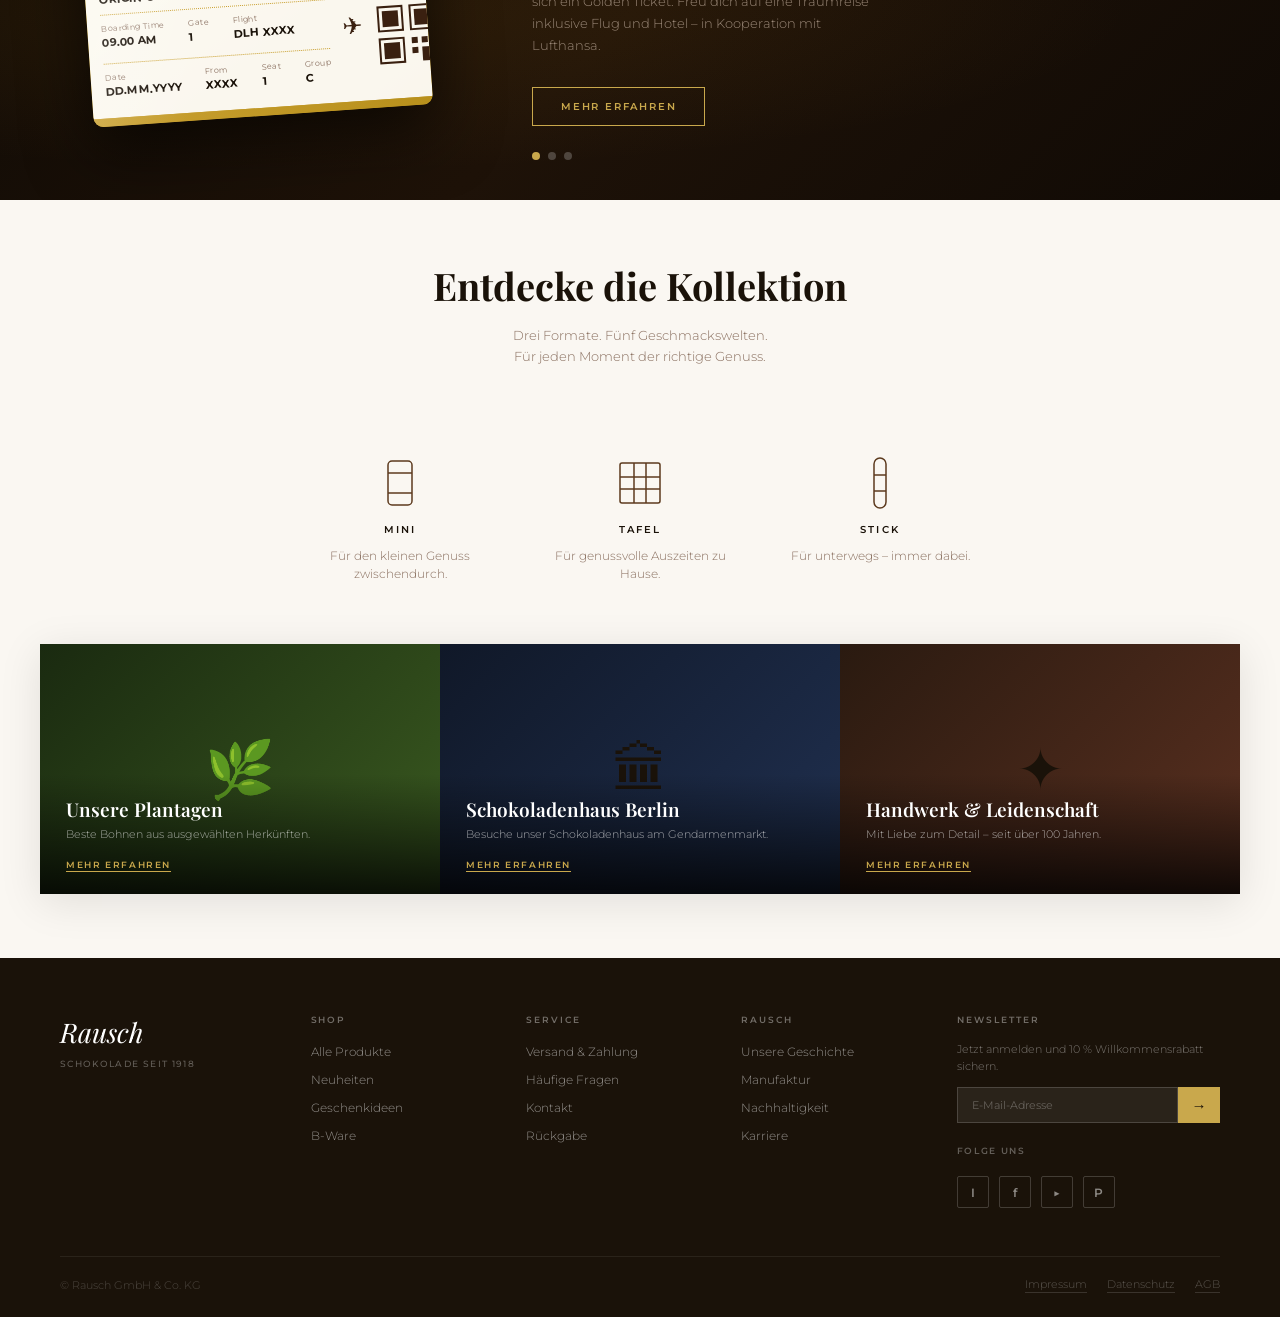
==== commit 31c6dd18: "Update index.html" ====
--- a/index.html
+++ b/index.html
@@ -21,20 +21,13 @@
     --white: #ffffff;
     --card-blue: #1a2a4a;
     --card-red: #5c1a1a;
-    --card-yellow: #8a6a10;
+    --card-yellow: #7a5a08;
     --card-green: #1a3a20;
   }
-
   * { margin: 0; padding: 0; box-sizing: border-box; }
-
-  body {
-    font-family: 'Montserrat', sans-serif;
-    background: var(--light-bg);
-    color: var(--text-dark);
-    overflow-x: hidden;
-  }
-
-  /* ── TOP BAR ── */
+  body { font-family: 'Montserrat', sans-serif; background: var(--light-bg); color: var(--text-dark); overflow-x: hidden; }
+
+  /* TOP BAR */
   .top-bar {
     background: var(--dark);
     color: #c9b89a;
@@ -50,7 +43,7 @@
   .top-bar-center { font-weight: 600; color: var(--gold); letter-spacing: 0.15em; }
   .top-bar-right { display: flex; gap: 20px; align-items: center; }
 
-  /* ── MAIN NAV ── */
+  /* NAV */
   nav {
     background: var(--white);
     border-bottom: 1px solid #e8e0d0;
@@ -66,665 +59,396 @@
   }
   .nav-left { display: flex; gap: 32px; }
   .nav-left a {
-    font-size: 11px;
-    letter-spacing: 0.12em;
-    text-transform: uppercase;
-    color: var(--text-dark);
-    text-decoration: none;
-    font-weight: 500;
-    transition: color 0.2s;
+    font-size: 11px; letter-spacing: 0.12em; text-transform: uppercase;
+    color: var(--text-dark); text-decoration: none; font-weight: 500; transition: color 0.2s;
   }
   .nav-left a:hover { color: var(--gold); }
   .logo {
-    font-family: 'Playfair Display', serif;
-    font-size: 30px;
-    font-style: italic;
-    color: var(--dark);
-    text-align: center;
-    letter-spacing: 0.02em;
+    font-family: 'Playfair Display', serif; font-size: 30px; font-style: italic;
+    color: var(--dark); text-align: center; letter-spacing: 0.02em;
   }
   .nav-right { display: flex; gap: 20px; justify-content: flex-end; align-items: center; }
   .nav-right a {
-    font-size: 10px;
-    letter-spacing: 0.12em;
-    text-transform: uppercase;
-    color: var(--text-dark);
-    text-decoration: none;
-    font-weight: 500;
-    display: flex;
-    align-items: center;
-    gap: 5px;
-    transition: color 0.2s;
+    font-size: 10px; letter-spacing: 0.12em; text-transform: uppercase;
+    color: var(--text-dark); text-decoration: none; font-weight: 500;
+    display: flex; align-items: center; gap: 5px; transition: color 0.2s;
   }
   .nav-right a:hover { color: var(--gold); }
 
-  /* ── HERO ── */
+  /* HERO */
   .hero {
     background: linear-gradient(135deg, #0d0905 0%, #1e1008 40%, #2a1a0a 100%);
-    min-height: 520px;
+    min-height: 540px;
     display: grid;
-    grid-template-columns: 1fr 1.4fr;
+    grid-template-columns: 1fr 1.5fr;
     align-items: center;
     overflow: hidden;
     position: relative;
   }
   .hero::before {
     content: '';
-    position: absolute;
-    inset: 0;
-    background: radial-gradient(ellipse at 70% 50%, rgba(90,50,10,0.3) 0%, transparent 70%);
+    position: absolute; inset: 0;
+    background: radial-gradient(ellipse at 65% 50%, rgba(90,50,10,0.25) 0%, transparent 70%);
   }
   .hero-text {
     padding: 60px 40px 60px 72px;
-    position: relative;
-    z-index: 2;
+    position: relative; z-index: 2;
   }
   .hero-eyebrow {
-    font-size: 9px;
-    letter-spacing: 0.22em;
-    text-transform: uppercase;
-    color: var(--gold);
-    margin-bottom: 18px;
-    font-weight: 600;
+    font-size: 9px; letter-spacing: 0.22em; text-transform: uppercase;
+    color: var(--gold); margin-bottom: 18px; font-weight: 600;
   }
   .hero-title {
-    font-family: 'Playfair Display', serif;
-    font-size: 58px;
-    line-height: 1.05;
-    color: var(--white);
-    margin-bottom: 22px;
-    font-weight: 700;
+    font-family: 'Playfair Display', serif; font-size: 60px;
+    line-height: 1.0; color: var(--white); margin-bottom: 22px; font-weight: 700;
   }
   .hero-sub {
-    font-size: 13px;
-    line-height: 1.7;
-    color: #b8a090;
-    margin-bottom: 36px;
-    max-width: 280px;
-    font-weight: 300;
+    font-size: 13px; line-height: 1.75; color: #b8a090;
+    margin-bottom: 36px; max-width: 280px; font-weight: 300;
   }
   .btn-primary {
-    display: inline-block;
-    background: var(--gold);
-    color: var(--dark);
-    font-size: 10px;
-    letter-spacing: 0.18em;
-    text-transform: uppercase;
-    font-weight: 600;
-    padding: 14px 28px;
-    text-decoration: none;
-    transition: background 0.25s, transform 0.2s;
-    cursor: pointer;
-    border: none;
+    display: inline-block; background: var(--gold); color: var(--dark);
+    font-size: 10px; letter-spacing: 0.18em; text-transform: uppercase;
+    font-weight: 600; padding: 14px 28px; text-decoration: none;
+    transition: background 0.25s, transform 0.2s; cursor: pointer; border: none;
   }
   .btn-primary:hover { background: var(--gold-light); transform: translateY(-1px); }
 
+  /* HERO PRODUCTS */
   .hero-products {
-    position: relative;
-    z-index: 2;
-    display: flex;
-    align-items: flex-end;
-    justify-content: center;
-    padding: 40px 40px 0;
-    gap: 10px;
-    height: 100%;
-  }
-
-  /* Chocolate bar cards */
+    position: relative; z-index: 2;
+    display: flex; align-items: flex-end; justify-content: center;
+    padding: 48px 40px 0; gap: 12px; height: 100%;
+  }
   .choco-card {
-    width: 90px;
-    height: 230px;
-    border-radius: 8px 8px 0 0;
-    display: flex;
-    flex-direction: column;
-    align-items: center;
-    justify-content: flex-end;
-    padding-bottom: 18px;
-    position: relative;
-    cursor: pointer;
+    width: 96px;
+    border-radius: 10px 10px 0 0;
+    display: flex; flex-direction: column; align-items: center;
+    justify-content: flex-end; padding-bottom: 0;
+    position: relative; cursor: pointer;
     transition: transform 0.3s ease;
-    box-shadow: -4px 4px 20px rgba(0,0,0,0.5);
-  }
-  .choco-card:hover { transform: translateY(-12px); }
-  .choco-card:nth-child(1) { background: linear-gradient(160deg, #d4a84b 0%, #8a6020 100%); height: 200px; }
-  .choco-card:nth-child(2) { background: linear-gradient(160deg, #3a6ab0 0%, #1a3870 100%); height: 230px; }
-  .choco-card:nth-child(3) { background: linear-gradient(160deg, #b03a3a 0%, #701a1a 100%); height: 215px; }
-  .choco-card:nth-child(4) { background: linear-gradient(160deg, #d4a820 0%, #8a6a10 100%); height: 225px; }
-  .choco-card:nth-child(5) { background: linear-gradient(160deg, #3a8a50 0%, #1a4a2a 100%); height: 220px; }
-
-  .choco-logo {
-    font-family: 'Playfair Display', serif;
-    font-style: italic;
-    color: rgba(255,255,255,0.9);
-    font-size: 13px;
-    margin-bottom: 6px;
-    text-align: center;
-  }
-  .choco-name {
-    font-size: 10px;
-    letter-spacing: 0.08em;
-    text-transform: uppercase;
-    color: rgba(255,255,255,0.8);
-    text-align: center;
-    font-weight: 500;
-  }
-  .choco-origin {
-    font-size: 8px;
-    letter-spacing: 0.15em;
-    text-transform: uppercase;
-    color: rgba(255,255,255,0.55);
-    text-align: center;
-    margin-top: 3px;
-  }
-
-  /* Shine effect on cards */
-  .choco-card::before {
-    content: '';
-    position: absolute;
-    top: 0; left: 0; right: 0;
-    height: 50%;
-    background: linear-gradient(to bottom, rgba(255,255,255,0.12), transparent);
-    border-radius: 8px 8px 0 0;
-  }
-
-  /* ── USP BAR ── */
+    box-shadow: -4px 8px 28px rgba(0,0,0,0.55);
+    overflow: hidden;
+    background: #111;
+  }
+  .choco-card:hover { transform: translateY(-14px); }
+  .choco-card:nth-child(1) { height: 210px; }
+  .choco-card:nth-child(2) { height: 245px; }
+  .choco-card:nth-child(3) { height: 228px; }
+  .choco-card:nth-child(4) { height: 238px; }
+  .choco-card:nth-child(5) { height: 232px; }
+  .choco-card img {
+    width: 100%; height: 100%; object-fit: cover; object-position: center top;
+    display: block; border-radius: 10px 10px 0 0;
+  }
+
+  /* USP BAR */
   .usp-bar {
     background: var(--white);
     border-bottom: 1px solid #e8e0d0;
     display: grid;
     grid-template-columns: repeat(4, 1fr);
-    padding: 22px 60px;
-    gap: 10px;
-  }
-  .usp-item {
-    display: flex;
-    align-items: center;
-    gap: 12px;
-  }
+    padding: 22px 60px; gap: 10px;
+  }
+  .usp-item { display: flex; align-items: center; gap: 12px; }
   .usp-icon {
-    width: 36px;
-    height: 36px;
-    border: 1.5px solid var(--gold);
-    border-radius: 50%;
-    display: flex;
-    align-items: center;
-    justify-content: center;
-    flex-shrink: 0;
-    color: var(--gold);
-    font-size: 14px;
+    width: 38px; height: 38px; border: 1.5px solid var(--gold); border-radius: 50%;
+    display: flex; align-items: center; justify-content: center;
+    flex-shrink: 0; color: var(--gold); font-size: 15px;
   }
   .usp-text {
-    font-size: 9.5px;
-    letter-spacing: 0.08em;
-    text-transform: uppercase;
-    font-weight: 600;
-    color: var(--text-dark);
-    line-height: 1.4;
-  }
-
-  /* ── SECTION HEADERS ── */
-  .section-header {
-    text-align: center;
-    padding: 60px 40px 40px;
-  }
+    font-size: 9.5px; letter-spacing: 0.08em; text-transform: uppercase;
+    font-weight: 600; color: var(--text-dark); line-height: 1.45;
+  }
+
+  /* SECTION HEADERS */
+  .section-header { text-align: center; padding: 64px 40px 44px; }
   .section-header h2 {
-    font-family: 'Playfair Display', serif;
-    font-size: 36px;
-    color: var(--dark);
-    margin-bottom: 12px;
-    font-weight: 700;
+    font-family: 'Playfair Display', serif; font-size: 38px;
+    color: var(--dark); margin-bottom: 14px; font-weight: 700;
   }
   .section-header p {
-    font-size: 13px;
-    color: var(--text-light);
-    line-height: 1.6;
-    font-weight: 300;
-    max-width: 420px;
-    margin: 0 auto;
-  }
-
-  /* ── PRODUCT GRID ── */
+    font-size: 13px; color: var(--text-light); line-height: 1.65;
+    font-weight: 300; max-width: 440px; margin: 0 auto;
+  }
+
+  /* PRODUCT GRID */
   .product-grid {
-    display: grid;
-    grid-template-columns: repeat(5, 1fr);
-    gap: 0;
-    margin: 0 40px 60px;
-  }
-  .product-card {
-    position: relative;
-    overflow: hidden;
-    cursor: pointer;
-  }
-  .product-card:hover .product-img-wrap img { transform: scale(1.05); }
-  .product-img-wrap {
-    height: 220px;
-    overflow: hidden;
-  }
+    display: grid; grid-template-columns: repeat(5, 1fr);
+    gap: 0; margin: 0 40px 64px;
+    box-shadow: 0 8px 40px rgba(0,0,0,0.12);
+  }
+  .product-card { position: relative; overflow: hidden; cursor: pointer; }
+  .product-card:hover .product-img-wrap img { transform: scale(1.06); }
+  .product-img-wrap { height: 230px; overflow: hidden; }
   .product-img-wrap img {
-    width: 100%;
-    height: 100%;
-    object-fit: cover;
-    transition: transform 0.5s ease;
-    display: block;
-  }
-
-  /* Colored overlay panels */
+    width: 100%; height: 100%; object-fit: cover;
+    transition: transform 0.55s ease; display: block;
+  }
   .product-info {
-    padding: 18px 16px 16px;
-    min-height: 170px;
-    display: flex;
-    flex-direction: column;
-  }
-  .product-card:nth-child(1) .product-info { background: #2a1a0a; }
+    padding: 20px 18px 18px; min-height: 175px;
+    display: flex; flex-direction: column;
+  }
+  .product-card:nth-child(1) .product-info { background: #261408; }
   .product-card:nth-child(2) .product-info { background: var(--card-blue); }
   .product-card:nth-child(3) .product-info { background: var(--card-red); }
   .product-card:nth-child(4) .product-info { background: var(--card-yellow); }
   .product-card:nth-child(5) .product-info { background: var(--card-green); }
-
   .product-origin {
-    font-size: 9px;
-    letter-spacing: 0.2em;
-    text-transform: uppercase;
-    color: rgba(255,255,255,0.55);
-    margin-bottom: 4px;
-    font-weight: 500;
+    font-size: 9px; letter-spacing: 0.22em; text-transform: uppercase;
+    color: rgba(255,255,255,0.5); margin-bottom: 4px; font-weight: 500;
   }
   .product-name {
-    font-family: 'Playfair Display', serif;
-    font-size: 20px;
-    color: var(--white);
-    margin-bottom: 8px;
-    font-weight: 600;
+    font-family: 'Playfair Display', serif; font-size: 21px;
+    color: var(--white); margin-bottom: 9px; font-weight: 600;
   }
   .product-desc {
-    font-size: 11px;
-    line-height: 1.55;
-    color: rgba(255,255,255,0.65);
-    font-weight: 300;
-    flex: 1;
+    font-size: 11px; line-height: 1.6; color: rgba(255,255,255,0.62);
+    font-weight: 300; flex: 1;
   }
   .btn-outline-white {
-    display: inline-block;
-    border: 1px solid rgba(255,255,255,0.45);
-    color: rgba(255,255,255,0.85);
-    font-size: 9px;
-    letter-spacing: 0.15em;
-    text-transform: uppercase;
-    font-weight: 600;
-    padding: 9px 16px;
-    text-decoration: none;
-    margin-top: 14px;
-    transition: all 0.2s;
-    width: fit-content;
-  }
-  .btn-outline-white:hover { background: rgba(255,255,255,0.12); border-color: rgba(255,255,255,0.7); }
-
-  /* Placeholder images using SVG gradients */
-  .img-placeholder {
-    width: 100%;
-    height: 100%;
-    display: flex;
-    align-items: center;
-    justify-content: center;
-    font-size: 40px;
-  }
-  .img-placeholder.p1 { background: linear-gradient(135deg, #3a2010, #6a4020); }
-  .img-placeholder.p2 { background: linear-gradient(135deg, #2a3a1a, #4a6a2a); }
-  .img-placeholder.p3 { background: linear-gradient(135deg, #3a2a30, #1a1a2a); }
-  .img-placeholder.p4 { background: linear-gradient(135deg, #3a3010, #6a5a20); }
-  .img-placeholder.p5 { background: linear-gradient(135deg, #1a2a1a, #2a4a2a); }
-
-  /* ── GOLDEN TICKET BANNER ── */
+    display: inline-block; border: 1px solid rgba(255,255,255,0.4);
+    color: rgba(255,255,255,0.82); font-size: 9px; letter-spacing: 0.15em;
+    text-transform: uppercase; font-weight: 600; padding: 9px 16px;
+    text-decoration: none; margin-top: 14px; transition: all 0.2s; width: fit-content;
+  }
+  .btn-outline-white:hover { background: rgba(255,255,255,0.1); border-color: rgba(255,255,255,0.65); }
+
+  /* GOLDEN TICKET */
   .golden-ticket {
     background: linear-gradient(135deg, #0f0a05 0%, #1e1208 50%, #100a05 100%);
-    display: grid;
-    grid-template-columns: 1fr 1.4fr;
-    align-items: center;
-    min-height: 340px;
-    position: relative;
-    overflow: hidden;
+    display: grid; grid-template-columns: 1fr 1.5fr;
+    align-items: center; min-height: 360px;
+    position: relative; overflow: hidden;
   }
   .golden-ticket::before {
-    content: '';
-    position: absolute;
-    inset: 0;
-    background: radial-gradient(ellipse at 30% 50%, rgba(180,120,20,0.15) 0%, transparent 60%);
+    content: ''; position: absolute; inset: 0;
+    background: radial-gradient(ellipse at 25% 50%, rgba(180,120,20,0.12) 0%, transparent 60%);
   }
   .ticket-visual {
-    display: flex;
-    align-items: center;
-    justify-content: center;
-    padding: 40px;
-    position: relative;
-    z-index: 2;
-  }
-  .ticket-card {
-    width: 220px;
-    height: 140px;
-    background: linear-gradient(135deg, #c9a030, #8a6010, #c9a030);
-    border-radius: 10px;
-    display: flex;
-    flex-direction: column;
-    align-items: center;
-    justify-content: center;
-    box-shadow: 0 20px 60px rgba(0,0,0,0.6), inset 0 1px 0 rgba(255,255,255,0.2);
-    position: relative;
-    overflow: hidden;
-    transform: rotate(-5deg);
-  }
-  .ticket-card::before {
-    content: '';
-    position: absolute;
-    top: -50%; left: -20%;
-    width: 60%;
-    height: 200%;
-    background: linear-gradient(90deg, transparent, rgba(255,255,255,0.15), transparent);
-    transform: rotate(20deg);
-  }
-  .ticket-title {
-    font-family: 'Playfair Display', serif;
-    font-style: italic;
-    color: var(--dark);
-    font-size: 26px;
-    line-height: 1.1;
-    text-align: center;
-    font-weight: 700;
-  }
-  .ticket-icon {
-    font-size: 18px;
-    margin-top: 6px;
-    opacity: 0.7;
-  }
+    display: flex; align-items: center; justify-content: center;
+    padding: 40px; position: relative; z-index: 2;
+  }
+  .ticket-img {
+    width: 260px; border-radius: 8px;
+    box-shadow: 0 24px 64px rgba(0,0,0,0.7);
+    transform: rotate(-4deg);
+    transition: transform 0.4s ease;
+  }
+  .ticket-img:hover { transform: rotate(0deg) scale(1.03); }
   .ticket-text {
-    padding: 40px 72px 40px 20px;
-    position: relative;
-    z-index: 2;
+    padding: 40px 72px 40px 20px; position: relative; z-index: 2;
   }
   .ticket-eyebrow {
-    font-size: 9px;
-    letter-spacing: 0.2em;
-    text-transform: uppercase;
-    color: var(--gold);
-    margin-bottom: 14px;
-    font-weight: 600;
+    font-size: 9px; letter-spacing: 0.22em; text-transform: uppercase;
+    color: var(--gold); margin-bottom: 14px; font-weight: 600;
   }
   .ticket-title-big {
-    font-family: 'Playfair Display', serif;
-    font-size: 30px;
-    color: var(--white);
-    line-height: 1.2;
-    margin-bottom: 16px;
-    font-weight: 700;
+    font-family: 'Playfair Display', serif; font-size: 31px;
+    color: var(--white); line-height: 1.2; margin-bottom: 18px; font-weight: 700;
   }
   .ticket-desc {
-    font-size: 12px;
-    line-height: 1.7;
-    color: #9a8878;
-    margin-bottom: 28px;
-    max-width: 340px;
-    font-weight: 300;
+    font-size: 12.5px; line-height: 1.75; color: #9a8878;
+    margin-bottom: 30px; max-width: 360px; font-weight: 300;
   }
   .btn-outline-gold {
-    display: inline-block;
-    border: 1.5px solid var(--gold);
-    color: var(--gold);
-    font-size: 10px;
-    letter-spacing: 0.18em;
-    text-transform: uppercase;
-    font-weight: 600;
-    padding: 12px 28px;
-    text-decoration: none;
-    transition: all 0.25s;
-    cursor: pointer;
-    background: none;
+    display: inline-block; border: 1.5px solid var(--gold); color: var(--gold);
+    font-size: 10px; letter-spacing: 0.18em; text-transform: uppercase;
+    font-weight: 600; padding: 12px 28px; text-decoration: none;
+    transition: all 0.25s; cursor: pointer; background: none;
   }
   .btn-outline-gold:hover { background: var(--gold); color: var(--dark); }
-
-  /* Carousel dots */
-  .carousel-dots {
-    display: flex;
-    gap: 8px;
-    margin-top: 24px;
-  }
+  .carousel-dots { display: flex; gap: 8px; margin-top: 26px; }
   .dot {
-    width: 8px;
-    height: 8px;
-    border-radius: 50%;
-    background: rgba(255,255,255,0.25);
-    cursor: pointer;
-    transition: background 0.2s;
+    width: 8px; height: 8px; border-radius: 50%;
+    background: rgba(255,255,255,0.22); cursor: pointer; transition: background 0.2s;
   }
   .dot.active { background: var(--gold); }
 
-  /* ── COLLECTION FORMATS ── */
-  .formats-section {
-    background: var(--light-bg);
-    padding: 60px 40px;
-    text-align: center;
-  }
+  /* FORMATS */
+  .formats-section { background: var(--light-bg); padding: 60px 40px; text-align: center; }
   .formats-grid {
-    display: grid;
-    grid-template-columns: repeat(3, 200px);
-    gap: 40px;
-    justify-content: center;
-    margin-top: 40px;
+    display: grid; grid-template-columns: repeat(3, 200px);
+    gap: 40px; justify-content: center; margin-top: 44px;
   }
   .format-item {
-    display: flex;
-    flex-direction: column;
-    align-items: center;
-    gap: 12px;
-    cursor: pointer;
-    transition: transform 0.2s;
-  }
-  .format-item:hover { transform: translateY(-4px); }
+    display: flex; flex-direction: column; align-items: center; gap: 12px;
+    cursor: pointer; transition: transform 0.2s;
+  }
+  .format-item:hover { transform: translateY(-5px); }
   .format-icon {
-    width: 56px;
-    height: 56px;
-    display: flex;
-    align-items: center;
-    justify-content: center;
-    color: var(--medium-brown);
+    width: 56px; height: 56px; display: flex; align-items: center;
+    justify-content: center; color: var(--medium-brown);
   }
   .format-name {
-    font-size: 10px;
-    letter-spacing: 0.2em;
-    text-transform: uppercase;
-    font-weight: 600;
-    color: var(--text-dark);
-  }
-  .format-desc {
-    font-size: 11px;
-    color: var(--text-light);
-    line-height: 1.5;
-    font-weight: 300;
-  }
-
-  /* ── EDITORIAL GRID ── */
+    font-size: 10px; letter-spacing: 0.22em; text-transform: uppercase;
+    font-weight: 600; color: var(--text-dark);
+  }
+  .format-desc { font-size: 11.5px; color: var(--text-light); line-height: 1.55; font-weight: 300; }
+
+  /* EDITORIAL GRID */
   .editorial-grid {
-    display: grid;
-    grid-template-columns: repeat(3, 1fr);
-    gap: 0;
-    margin: 0 40px 60px;
-  }
-  .editorial-card {
-    position: relative;
-    height: 240px;
-    overflow: hidden;
-    cursor: pointer;
-  }
-  .editorial-card:hover .ed-overlay { opacity: 1; }
+    display: grid; grid-template-columns: repeat(3, 1fr);
+    gap: 0; margin: 0 40px 64px;
+    box-shadow: 0 8px 40px rgba(0,0,0,0.1);
+  }
+  .editorial-card { position: relative; height: 250px; overflow: hidden; cursor: pointer; }
+  .editorial-card:hover .ed-bg { transform: scale(1.05); }
   .ed-bg {
-    width: 100%;
-    height: 100%;
-    object-fit: cover;
-  }
-  .ed-bg-placeholder {
-    width: 100%;
-    height: 100%;
-    display: flex;
-    align-items: center;
-    justify-content: center;
-    font-size: 48px;
-  }
-  .ed-bg-placeholder.e1 { background: linear-gradient(135deg, #1a2a10, #3a5a20); }
-  .ed-bg-placeholder.e2 { background: linear-gradient(135deg, #101828, #203050); }
-  .ed-bg-placeholder.e3 { background: linear-gradient(135deg, #2a1a10, #5a3020); }
-
+    width: 100%; height: 100%; object-fit: cover;
+    transition: transform 0.55s ease; display: block;
+  }
   .ed-content {
-    position: absolute;
-    bottom: 0;
-    left: 0;
-    right: 0;
-    padding: 20px 24px;
-    background: linear-gradient(to top, rgba(0,0,0,0.8) 0%, transparent 100%);
+    position: absolute; bottom: 0; left: 0; right: 0; padding: 22px 26px;
+    background: linear-gradient(to top, rgba(0,0,0,0.82) 0%, transparent 100%);
   }
   .ed-title {
-    font-family: 'Playfair Display', serif;
-    font-size: 18px;
-    color: var(--white);
-    margin-bottom: 4px;
-    font-weight: 600;
-  }
-  .ed-subtitle {
-    font-size: 10.5px;
-    color: rgba(255,255,255,0.65);
-    margin-bottom: 10px;
-    font-weight: 300;
-    line-height: 1.4;
-  }
+    font-family: 'Playfair Display', serif; font-size: 19px;
+    color: var(--white); margin-bottom: 5px; font-weight: 600;
+  }
+  .ed-subtitle { font-size: 11px; color: rgba(255,255,255,0.62); margin-bottom: 11px; font-weight: 300; line-height: 1.4; }
   .ed-link {
-    font-size: 9px;
-    letter-spacing: 0.18em;
-    text-transform: uppercase;
-    color: var(--gold);
-    text-decoration: none;
-    font-weight: 600;
-    border-bottom: 1px solid var(--gold);
-    padding-bottom: 1px;
-    transition: opacity 0.2s;
-  }
-  .ed-link:hover { opacity: 0.75; }
-
-  /* ── FOOTER ── */
-  footer {
-    background: var(--dark);
-    padding: 56px 60px 24px;
-  }
+    font-size: 9px; letter-spacing: 0.18em; text-transform: uppercase;
+    color: var(--gold); text-decoration: none; font-weight: 600;
+    border-bottom: 1px solid var(--gold); padding-bottom: 1px; transition: opacity 0.2s;
+  }
+  .ed-link:hover { opacity: 0.72; }
+
+  /* EDITORIAL placeholders */
+  .ed-placeholder {
+    width: 100%; height: 100%; display: flex; align-items: center;
+    justify-content: center; font-size: 56px;
+  }
+  .ed-p1 { background: linear-gradient(135deg, #1a2a10, #3a5a20); }
+  .ed-p2 { background: linear-gradient(135deg, #101828, #203050); }
+  .ed-p3 { background: linear-gradient(135deg, #2a1a10, #5a3020); }
+
+  /* FOOTER */
+  footer { background: var(--dark); padding: 56px 60px 24px; }
   .footer-grid {
-    display: grid;
-    grid-template-columns: 1.2fr 1fr 1fr 1fr 1.5fr;
-    gap: 40px;
-    margin-bottom: 48px;
+    display: grid; grid-template-columns: 1.2fr 1fr 1fr 1fr 1.5fr;
+    gap: 40px; margin-bottom: 48px;
   }
   .footer-logo {
-    font-family: 'Playfair Display', serif;
-    font-size: 26px;
-    font-style: italic;
-    color: var(--white);
-    margin-bottom: 8px;
+    font-family: 'Playfair Display', serif; font-size: 27px;
+    font-style: italic; color: var(--white); margin-bottom: 8px;
   }
   .footer-tagline {
-    font-size: 9px;
-    letter-spacing: 0.15em;
-    text-transform: uppercase;
-    color: rgba(255,255,255,0.35);
-    font-weight: 500;
+    font-size: 9px; letter-spacing: 0.15em; text-transform: uppercase;
+    color: rgba(255,255,255,0.32); font-weight: 500;
   }
   .footer-col h4 {
-    font-size: 9px;
-    letter-spacing: 0.2em;
-    text-transform: uppercase;
-    color: rgba(255,255,255,0.4);
-    margin-bottom: 16px;
-    font-weight: 600;
+    font-size: 9px; letter-spacing: 0.22em; text-transform: uppercase;
+    color: rgba(255,255,255,0.38); margin-bottom: 16px; font-weight: 600;
   }
   .footer-col ul { list-style: none; }
   .footer-col ul li { margin-bottom: 9px; }
   .footer-col ul li a {
-    font-size: 12px;
-    color: rgba(255,255,255,0.55);
-    text-decoration: none;
-    font-weight: 300;
-    transition: color 0.2s;
+    font-size: 12px; color: rgba(255,255,255,0.52); text-decoration: none;
+    font-weight: 300; transition: color 0.2s;
   }
   .footer-col ul li a:hover { color: var(--gold); }
-
-  .newsletter-input-wrap {
-    display: flex;
-    margin-top: 12px;
-  }
+  .newsletter-input-wrap { display: flex; margin-top: 12px; }
   .newsletter-input {
-    flex: 1;
-    background: rgba(255,255,255,0.08);
-    border: 1px solid rgba(255,255,255,0.18);
+    flex: 1; background: rgba(255,255,255,0.07); border: 1px solid rgba(255,255,255,0.16);
+    padding: 10px 14px; color: var(--white); font-size: 11px;
+    font-family: 'Montserrat', sans-serif; outline: none;
+  }
+  .newsletter-input::placeholder { color: rgba(255,255,255,0.28); }
+  .newsletter-btn {
+    background: var(--gold); border: none; width: 42px;
+    display: flex; align-items: center; justify-content: center;
+    cursor: pointer; color: var(--dark); font-size: 15px; transition: background 0.2s;
+  }
+  .newsletter-btn:hover { background: var(--gold-light); }
+  .social-links { display: flex; gap: 10px; margin-top: 20px; }
+  .social-link {
+    width: 32px; height: 32px; border: 1px solid rgba(255,255,255,0.18);
+    display: flex; align-items: center; justify-content: center;
+    color: rgba(255,255,255,0.5); text-decoration: none; font-size: 12px;
+    transition: all 0.2s; border-radius: 2px; font-weight: 600;
+  }
+  .social-link:hover { border-color: var(--gold); color: var(--gold); }
+  .footer-bottom {
+    border-top: 1px solid rgba(255,255,255,0.07);
+    padding-top: 20px; display: flex; justify-content: space-between; align-items: center;
+  }
+  .footer-bottom-left { font-size: 11px; color: rgba(255,255,255,0.22); font-weight: 300; }
+  .footer-bottom-links { display: flex; gap: 20px; }
+  .footer-bottom-links a {
+    font-size: 11px; color: rgba(255,255,255,0.28); text-decoration: none;
+    font-weight: 300; transition: color 0.2s; border-bottom: 1px solid rgba(255,255,255,0.14);
+    padding-bottom: 1px;
+  }
+  .footer-bottom-links a:hover { color: rgba(255,255,255,0.55); }
+
+  /* GOLDEN TICKET CARD DESIGN */
+  .ticket-card-design {
+    width: 340px;
+    background: linear-gradient(145deg, #e8c84a, #c9a030, #b8901c);
+    border-radius: 10px;
+    overflow: hidden;
+    box-shadow: 0 24px 64px rgba(0,0,0,0.65), inset 0 1px 0 rgba(255,255,255,0.3);
+    transform: rotate(-4deg);
+    transition: transform 0.4s ease;
+    position: relative;
+  }
+  .ticket-card-design:hover { transform: rotate(0deg) scale(1.03); }
+  .ticket-card-design::before {
+    content: '';
+    position: absolute;
+    top: -60%; left: -20%;
+    width: 60%; height: 200%;
+    background: linear-gradient(90deg, transparent, rgba(255,255,255,0.18), transparent);
+    transform: rotate(20deg);
+    pointer-events: none;
+  }
+  .tc-header {
+    background: linear-gradient(90deg, #c9a030, #b8901c);
     padding: 10px 14px;
-    color: var(--white);
-    font-size: 11px;
-    font-family: 'Montserrat', sans-serif;
-    outline: none;
-  }
-  .newsletter-input::placeholder { color: rgba(255,255,255,0.3); }
-  .newsletter-btn {
-    background: var(--gold);
-    border: none;
-    width: 42px;
-    display: flex;
-    align-items: center;
-    justify-content: center;
-    cursor: pointer;
-    color: var(--dark);
-    font-size: 14px;
-    transition: background 0.2s;
-  }
-  .newsletter-btn:hover { background: var(--gold-light); }
-
-  .social-links {
-    display: flex;
-    gap: 12px;
-    margin-top: 20px;
-  }
-  .social-link {
-    width: 32px;
-    height: 32px;
-    border: 1px solid rgba(255,255,255,0.2);
-    display: flex;
-    align-items: center;
-    justify-content: center;
-    color: rgba(255,255,255,0.55);
-    text-decoration: none;
-    font-size: 12px;
-    transition: all 0.2s;
-    border-radius: 2px;
-  }
-  .social-link:hover { border-color: var(--gold); color: var(--gold); }
-
-  .footer-bottom {
-    border-top: 1px solid rgba(255,255,255,0.08);
-    padding-top: 20px;
     display: flex;
     justify-content: space-between;
     align-items: center;
-  }
-  .footer-bottom-left {
+    border-bottom: 2px solid rgba(255,255,255,0.2);
+  }
+  .tc-body {
+    background: rgba(255,255,255,0.92);
+    padding: 14px;
+    display: grid;
+    grid-template-columns: 1fr auto auto;
+    gap: 10px;
+    align-items: start;
+  }
+  .tc-label {
+    font-size: 8px;
+    letter-spacing: 0.05em;
+    color: #8a7060;
+    margin-bottom: 2px;
+    font-weight: 400;
+  }
+  .tc-value {
     font-size: 11px;
-    color: rgba(255,255,255,0.25);
-    font-weight: 300;
-  }
-  .footer-bottom-links { display: flex; gap: 20px; }
-  .footer-bottom-links a {
-    font-size: 11px;
-    color: rgba(255,255,255,0.3);
-    text-decoration: none;
-    font-weight: 300;
-    transition: color 0.2s;
-    border-bottom: 1px solid rgba(255,255,255,0.15);
-    padding-bottom: 1px;
-  }
-  .footer-bottom-links a:hover { color: rgba(255,255,255,0.6); }
-
-  /* ── SVG ICONS ── */
-  .icon { display: inline-block; }
+    font-weight: 700;
+    color: #1a1209;
+    letter-spacing: 0.02em;
+  }
+  .tc-field { margin-bottom: 6px; }
+  .tc-divider {
+    border-top: 1px dotted #c9a030;
+    margin: 8px 0;
+  }
+  .tc-plane {
+    font-size: 24px;
+    color: #3a2010;
+    align-self: center;
+    padding: 0 4px;
+  }
+  .tc-right { text-align: center; }
+  .tc-qr { margin-top: 8px; }
+  .tc-footer {
+    background: linear-gradient(90deg, #c9a030, #b8901c);
+    height: 8px;
+  }
 </style>
 </head>
 <body>
@@ -735,11 +459,11 @@
   <span class="top-bar-center">SCHOKOLADE SEIT 1918</span>
   <div class="top-bar-right">
     <a href="#">Mein Konto &#9786;</a>
-    <a href="#">&#127758; DE ▾</a>
+    <a href="#">&#127758; DE &#9660;</a>
   </div>
 </div>
 
-<!-- MAIN NAV -->
+<!-- NAV -->
 <nav>
   <div class="nav-left">
     <a href="#">Shop</a>
@@ -774,29 +498,19 @@
   </div>
   <div class="hero-products">
     <div class="choco-card">
-      <div class="choco-logo">Rausch</div>
-      <div class="choco-name">Schokokuss</div>
-      <div class="choco-origin">Germany</div>
+      <img src="[data-uri]" alt="Schokokuss Germany">
     </div>
     <div class="choco-card">
-      <div class="choco-logo">Rausch</div>
-      <div class="choco-name">Cookie Dough</div>
-      <div class="choco-origin">USA</div>
+      <img src="[data-uri]" alt="Cookie Dough USA">
     </div>
     <div class="choco-card">
-      <div class="choco-logo">Rausch</div>
-      <div class="choco-name">Boba</div>
-      <div class="choco-origin">Taiwan</div>
+      <img src="[data-uri]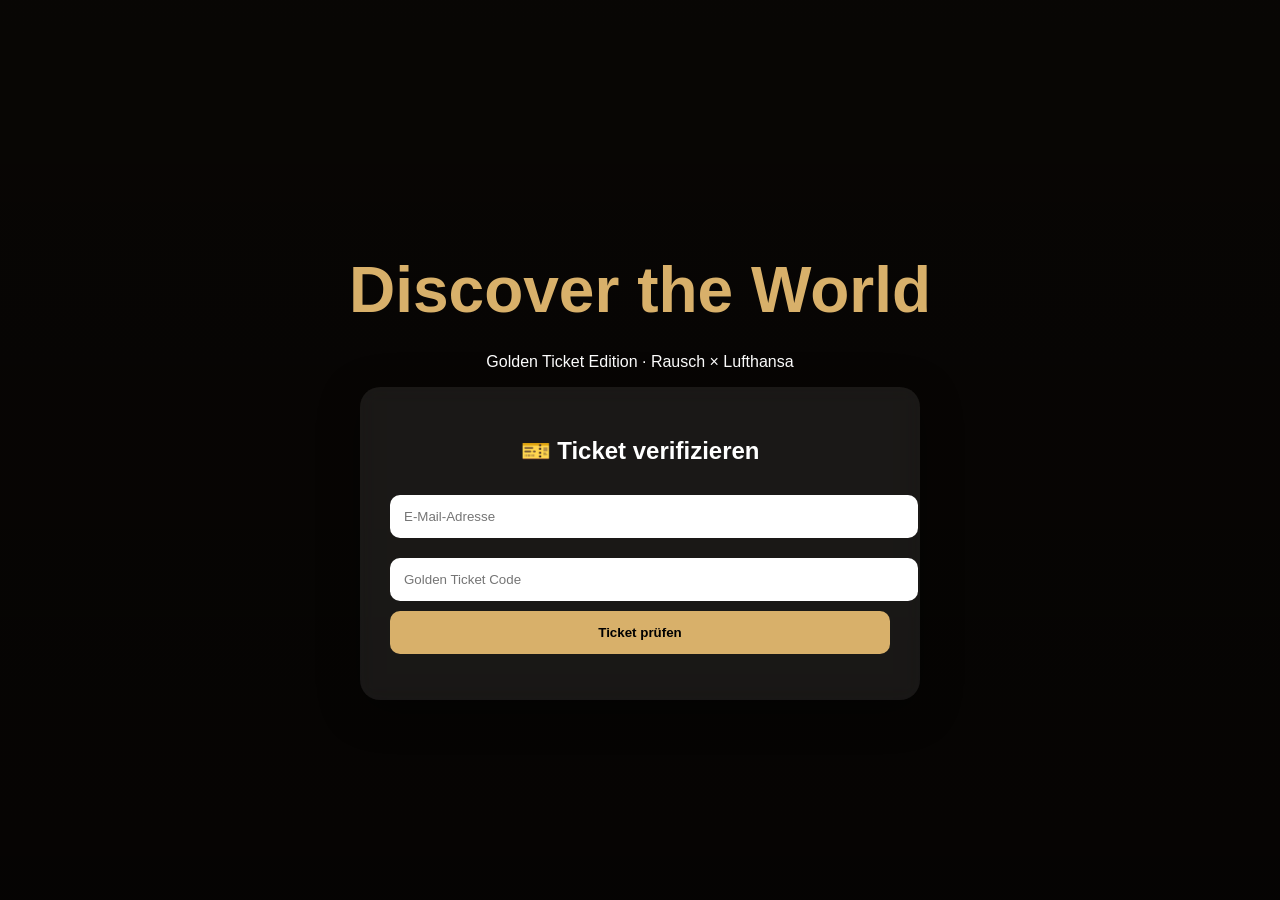
==== commit a2ef0fe3: "Add files via upload" ====
--- a/index.html
+++ b/index.html
@@ -3,824 +3,23 @@
 <head>
 <meta charset="UTF-8">
 <meta name="viewport" content="width=device-width, initial-scale=1.0">
-<title>Rausch – Schokolade seit 1918</title>
-<link rel="preconnect" href="https://fonts.googleapis.com">
-<link href="https://fonts.googleapis.com/css2?family=Playfair+Display:ital,wght@0,400;0,600;0,700;1,400&family=Cormorant+Garamond:wght@300;400;500&family=Montserrat:wght@300;400;500;600&display=swap" rel="stylesheet">
-<style>
-  :root {
-    --dark: #1a1209;
-    --dark-brown: #2c1a0a;
-    --medium-brown: #5c3a1e;
-    --gold: #c9a84c;
-    --gold-light: #e4c46e;
-    --cream: #f5f0e8;
-    --light-bg: #faf7f2;
-    --text-dark: #1a1209;
-    --text-mid: #4a3828;
-    --text-light: #8a7060;
-    --white: #ffffff;
-    --card-blue: #1a2a4a;
-    --card-red: #5c1a1a;
-    --card-yellow: #7a5a08;
-    --card-green: #1a3a20;
-  }
-  * { margin: 0; padding: 0; box-sizing: border-box; }
-  body { font-family: 'Montserrat', sans-serif; background: var(--light-bg); color: var(--text-dark); overflow-x: hidden; }
-
-  /* TOP BAR */
-  .top-bar {
-    background: var(--dark);
-    color: #c9b89a;
-    font-size: 10px;
-    letter-spacing: 0.08em;
-    text-transform: uppercase;
-    display: flex;
-    justify-content: space-between;
-    align-items: center;
-    padding: 7px 48px;
-  }
-  .top-bar a { color: #c9b89a; text-decoration: none; }
-  .top-bar-center { font-weight: 600; color: var(--gold); letter-spacing: 0.15em; }
-  .top-bar-right { display: flex; gap: 20px; align-items: center; }
-
-  /* NAV */
-  nav {
-    background: var(--white);
-    border-bottom: 1px solid #e8e0d0;
-    display: grid;
-    grid-template-columns: 1fr auto 1fr;
-    align-items: center;
-    padding: 0 40px;
-    height: 64px;
-    position: sticky;
-    top: 0;
-    z-index: 100;
-    box-shadow: 0 2px 12px rgba(0,0,0,0.06);
-  }
-  .nav-left { display: flex; gap: 32px; }
-  .nav-left a {
-    font-size: 11px; letter-spacing: 0.12em; text-transform: uppercase;
-    color: var(--text-dark); text-decoration: none; font-weight: 500; transition: color 0.2s;
-  }
-  .nav-left a:hover { color: var(--gold); }
-  .logo {
-    font-family: 'Playfair Display', serif; font-size: 30px; font-style: italic;
-    color: var(--dark); text-align: center; letter-spacing: 0.02em;
-  }
-  .nav-right { display: flex; gap: 20px; justify-content: flex-end; align-items: center; }
-  .nav-right a {
-    font-size: 10px; letter-spacing: 0.12em; text-transform: uppercase;
-    color: var(--text-dark); text-decoration: none; font-weight: 500;
-    display: flex; align-items: center; gap: 5px; transition: color 0.2s;
-  }
-  .nav-right a:hover { color: var(--gold); }
-
-  /* HERO */
-  .hero {
-    background: linear-gradient(135deg, #0d0905 0%, #1e1008 40%, #2a1a0a 100%);
-    min-height: 540px;
-    display: grid;
-    grid-template-columns: 1fr 1.5fr;
-    align-items: center;
-    overflow: hidden;
-    position: relative;
-  }
-  .hero::before {
-    content: '';
-    position: absolute; inset: 0;
-    background: radial-gradient(ellipse at 65% 50%, rgba(90,50,10,0.25) 0%, transparent 70%);
-  }
-  .hero-text {
-    padding: 60px 40px 60px 72px;
-    position: relative; z-index: 2;
-  }
-  .hero-eyebrow {
-    font-size: 9px; letter-spacing: 0.22em; text-transform: uppercase;
-    color: var(--gold); margin-bottom: 18px; font-weight: 600;
-  }
-  .hero-title {
-    font-family: 'Playfair Display', serif; font-size: 60px;
-    line-height: 1.0; color: var(--white); margin-bottom: 22px; font-weight: 700;
-  }
-  .hero-sub {
-    font-size: 13px; line-height: 1.75; color: #b8a090;
-    margin-bottom: 36px; max-width: 280px; font-weight: 300;
-  }
-  .btn-primary {
-    display: inline-block; background: var(--gold); color: var(--dark);
-    font-size: 10px; letter-spacing: 0.18em; text-transform: uppercase;
-    font-weight: 600; padding: 14px 28px; text-decoration: none;
-    transition: background 0.25s, transform 0.2s; cursor: pointer; border: none;
-  }
-  .btn-primary:hover { background: var(--gold-light); transform: translateY(-1px); }
-
-  /* HERO PRODUCTS */
-  .hero-products {
-    position: relative; z-index: 2;
-    display: flex; align-items: flex-end; justify-content: center;
-    padding: 48px 40px 0; gap: 12px; height: 100%;
-  }
-  .choco-card {
-    width: 96px;
-    border-radius: 10px 10px 0 0;
-    display: flex; flex-direction: column; align-items: center;
-    justify-content: flex-end; padding-bottom: 0;
-    position: relative; cursor: pointer;
-    transition: transform 0.3s ease;
-    box-shadow: -4px 8px 28px rgba(0,0,0,0.55);
-    overflow: hidden;
-    background: #111;
-  }
-  .choco-card:hover { transform: translateY(-14px); }
-  .choco-card:nth-child(1) { height: 210px; }
-  .choco-card:nth-child(2) { height: 245px; }
-  .choco-card:nth-child(3) { height: 228px; }
-  .choco-card:nth-child(4) { height: 238px; }
-  .choco-card:nth-child(5) { height: 232px; }
-  .choco-card img {
-    width: 100%; height: 100%; object-fit: cover; object-position: center top;
-    display: block; border-radius: 10px 10px 0 0;
-  }
-
-  /* USP BAR */
-  .usp-bar {
-    background: var(--white);
-    border-bottom: 1px solid #e8e0d0;
-    display: grid;
-    grid-template-columns: repeat(4, 1fr);
-    padding: 22px 60px; gap: 10px;
-  }
-  .usp-item { display: flex; align-items: center; gap: 12px; }
-  .usp-icon {
-    width: 38px; height: 38px; border: 1.5px solid var(--gold); border-radius: 50%;
-    display: flex; align-items: center; justify-content: center;
-    flex-shrink: 0; color: var(--gold); font-size: 15px;
-  }
-  .usp-text {
-    font-size: 9.5px; letter-spacing: 0.08em; text-transform: uppercase;
-    font-weight: 600; color: var(--text-dark); line-height: 1.45;
-  }
-
-  /* SECTION HEADERS */
-  .section-header { text-align: center; padding: 64px 40px 44px; }
-  .section-header h2 {
-    font-family: 'Playfair Display', serif; font-size: 38px;
-    color: var(--dark); margin-bottom: 14px; font-weight: 700;
-  }
-  .section-header p {
-    font-size: 13px; color: var(--text-light); line-height: 1.65;
-    font-weight: 300; max-width: 440px; margin: 0 auto;
-  }
-
-  /* PRODUCT GRID */
-  .product-grid {
-    display: grid; grid-template-columns: repeat(5, 1fr);
-    gap: 0; margin: 0 40px 64px;
-    box-shadow: 0 8px 40px rgba(0,0,0,0.12);
-  }
-  .product-card { position: relative; overflow: hidden; cursor: pointer; }
-  .product-card:hover .product-img-wrap img { transform: scale(1.06); }
-  .product-img-wrap { height: 230px; overflow: hidden; }
-  .product-img-wrap img {
-    width: 100%; height: 100%; object-fit: cover;
-    transition: transform 0.55s ease; display: block;
-  }
-  .product-info {
-    padding: 20px 18px 18px; min-height: 175px;
-    display: flex; flex-direction: column;
-  }
-  .product-card:nth-child(1) .product-info { background: #261408; }
-  .product-card:nth-child(2) .product-info { background: var(--card-blue); }
-  .product-card:nth-child(3) .product-info { background: var(--card-red); }
-  .product-card:nth-child(4) .product-info { background: var(--card-yellow); }
-  .product-card:nth-child(5) .product-info { background: var(--card-green); }
-  .product-origin {
-    font-size: 9px; letter-spacing: 0.22em; text-transform: uppercase;
-    color: rgba(255,255,255,0.5); margin-bottom: 4px; font-weight: 500;
-  }
-  .product-name {
-    font-family: 'Playfair Display', serif; font-size: 21px;
-    color: var(--white); margin-bottom: 9px; font-weight: 600;
-  }
-  .product-desc {
-    font-size: 11px; line-height: 1.6; color: rgba(255,255,255,0.62);
-    font-weight: 300; flex: 1;
-  }
-  .btn-outline-white {
-    display: inline-block; border: 1px solid rgba(255,255,255,0.4);
-    color: rgba(255,255,255,0.82); font-size: 9px; letter-spacing: 0.15em;
-    text-transform: uppercase; font-weight: 600; padding: 9px 16px;
-    text-decoration: none; margin-top: 14px; transition: all 0.2s; width: fit-content;
-  }
-  .btn-outline-white:hover { background: rgba(255,255,255,0.1); border-color: rgba(255,255,255,0.65); }
-
-  /* GOLDEN TICKET */
-  .golden-ticket {
-    background: linear-gradient(135deg, #0f0a05 0%, #1e1208 50%, #100a05 100%);
-    display: grid; grid-template-columns: 1fr 1.5fr;
-    align-items: center; min-height: 360px;
-    position: relative; overflow: hidden;
-  }
-  .golden-ticket::before {
-    content: ''; position: absolute; inset: 0;
-    background: radial-gradient(ellipse at 25% 50%, rgba(180,120,20,0.12) 0%, transparent 60%);
-  }
-  .ticket-visual {
-    display: flex; align-items: center; justify-content: center;
-    padding: 40px; position: relative; z-index: 2;
-  }
-  .ticket-img {
-    width: 260px; border-radius: 8px;
-    box-shadow: 0 24px 64px rgba(0,0,0,0.7);
-    transform: rotate(-4deg);
-    transition: transform 0.4s ease;
-  }
-  .ticket-img:hover { transform: rotate(0deg) scale(1.03); }
-  .ticket-text {
-    padding: 40px 72px 40px 20px; position: relative; z-index: 2;
-  }
-  .ticket-eyebrow {
-    font-size: 9px; letter-spacing: 0.22em; text-transform: uppercase;
-    color: var(--gold); margin-bottom: 14px; font-weight: 600;
-  }
-  .ticket-title-big {
-    font-family: 'Playfair Display', serif; font-size: 31px;
-    color: var(--white); line-height: 1.2; margin-bottom: 18px; font-weight: 700;
-  }
-  .ticket-desc {
-    font-size: 12.5px; line-height: 1.75; color: #9a8878;
-    margin-bottom: 30px; max-width: 360px; font-weight: 300;
-  }
-  .btn-outline-gold {
-    display: inline-block; border: 1.5px solid var(--gold); color: var(--gold);
-    font-size: 10px; letter-spacing: 0.18em; text-transform: uppercase;
-    font-weight: 600; padding: 12px 28px; text-decoration: none;
-    transition: all 0.25s; cursor: pointer; background: none;
-  }
-  .btn-outline-gold:hover { background: var(--gold); color: var(--dark); }
-  .carousel-dots { display: flex; gap: 8px; margin-top: 26px; }
-  .dot {
-    width: 8px; height: 8px; border-radius: 50%;
-    background: rgba(255,255,255,0.22); cursor: pointer; transition: background 0.2s;
-  }
-  .dot.active { background: var(--gold); }
-
-  /* FORMATS */
-  .formats-section { background: var(--light-bg); padding: 60px 40px; text-align: center; }
-  .formats-grid {
-    display: grid; grid-template-columns: repeat(3, 200px);
-    gap: 40px; justify-content: center; margin-top: 44px;
-  }
-  .format-item {
-    display: flex; flex-direction: column; align-items: center; gap: 12px;
-    cursor: pointer; transition: transform 0.2s;
-  }
-  .format-item:hover { transform: translateY(-5px); }
-  .format-icon {
-    width: 56px; height: 56px; display: flex; align-items: center;
-    justify-content: center; color: var(--medium-brown);
-  }
-  .format-name {
-    font-size: 10px; letter-spacing: 0.22em; text-transform: uppercase;
-    font-weight: 600; color: var(--text-dark);
-  }
-  .format-desc { font-size: 11.5px; color: var(--text-light); line-height: 1.55; font-weight: 300; }
-
-  /* EDITORIAL GRID */
-  .editorial-grid {
-    display: grid; grid-template-columns: repeat(3, 1fr);
-    gap: 0; margin: 0 40px 64px;
-    box-shadow: 0 8px 40px rgba(0,0,0,0.1);
-  }
-  .editorial-card { position: relative; height: 250px; overflow: hidden; cursor: pointer; }
-  .editorial-card:hover .ed-bg { transform: scale(1.05); }
-  .ed-bg {
-    width: 100%; height: 100%; object-fit: cover;
-    transition: transform 0.55s ease; display: block;
-  }
-  .ed-content {
-    position: absolute; bottom: 0; left: 0; right: 0; padding: 22px 26px;
-    background: linear-gradient(to top, rgba(0,0,0,0.82) 0%, transparent 100%);
-  }
-  .ed-title {
-    font-family: 'Playfair Display', serif; font-size: 19px;
-    color: var(--white); margin-bottom: 5px; font-weight: 600;
-  }
-  .ed-subtitle { font-size: 11px; color: rgba(255,255,255,0.62); margin-bottom: 11px; font-weight: 300; line-height: 1.4; }
-  .ed-link {
-    font-size: 9px; letter-spacing: 0.18em; text-transform: uppercase;
-    color: var(--gold); text-decoration: none; font-weight: 600;
-    border-bottom: 1px solid var(--gold); padding-bottom: 1px; transition: opacity 0.2s;
-  }
-  .ed-link:hover { opacity: 0.72; }
-
-  /* EDITORIAL placeholders */
-  .ed-placeholder {
-    width: 100%; height: 100%; display: flex; align-items: center;
-    justify-content: center; font-size: 56px;
-  }
-  .ed-p1 { background: linear-gradient(135deg, #1a2a10, #3a5a20); }
-  .ed-p2 { background: linear-gradient(135deg, #101828, #203050); }
-  .ed-p3 { background: linear-gradient(135deg, #2a1a10, #5a3020); }
-
-  /* FOOTER */
-  footer { background: var(--dark); padding: 56px 60px 24px; }
-  .footer-grid {
-    display: grid; grid-template-columns: 1.2fr 1fr 1fr 1fr 1.5fr;
-    gap: 40px; margin-bottom: 48px;
-  }
-  .footer-logo {
-    font-family: 'Playfair Display', serif; font-size: 27px;
-    font-style: italic; color: var(--white); margin-bottom: 8px;
-  }
-  .footer-tagline {
-    font-size: 9px; letter-spacing: 0.15em; text-transform: uppercase;
-    color: rgba(255,255,255,0.32); font-weight: 500;
-  }
-  .footer-col h4 {
-    font-size: 9px; letter-spacing: 0.22em; text-transform: uppercase;
-    color: rgba(255,255,255,0.38); margin-bottom: 16px; font-weight: 600;
-  }
-  .footer-col ul { list-style: none; }
-  .footer-col ul li { margin-bottom: 9px; }
-  .footer-col ul li a {
-    font-size: 12px; color: rgba(255,255,255,0.52); text-decoration: none;
-    font-weight: 300; transition: color 0.2s;
-  }
-  .footer-col ul li a:hover { color: var(--gold); }
-  .newsletter-input-wrap { display: flex; margin-top: 12px; }
-  .newsletter-input {
-    flex: 1; background: rgba(255,255,255,0.07); border: 1px solid rgba(255,255,255,0.16);
-    padding: 10px 14px; color: var(--white); font-size: 11px;
-    font-family: 'Montserrat', sans-serif; outline: none;
-  }
-  .newsletter-input::placeholder { color: rgba(255,255,255,0.28); }
-  .newsletter-btn {
-    background: var(--gold); border: none; width: 42px;
-    display: flex; align-items: center; justify-content: center;
-    cursor: pointer; color: var(--dark); font-size: 15px; transition: background 0.2s;
-  }
-  .newsletter-btn:hover { background: var(--gold-light); }
-  .social-links { display: flex; gap: 10px; margin-top: 20px; }
-  .social-link {
-    width: 32px; height: 32px; border: 1px solid rgba(255,255,255,0.18);
-    display: flex; align-items: center; justify-content: center;
-    color: rgba(255,255,255,0.5); text-decoration: none; font-size: 12px;
-    transition: all 0.2s; border-radius: 2px; font-weight: 600;
-  }
-  .social-link:hover { border-color: var(--gold); color: var(--gold); }
-  .footer-bottom {
-    border-top: 1px solid rgba(255,255,255,0.07);
-    padding-top: 20px; display: flex; justify-content: space-between; align-items: center;
-  }
-  .footer-bottom-left { font-size: 11px; color: rgba(255,255,255,0.22); font-weight: 300; }
-  .footer-bottom-links { display: flex; gap: 20px; }
-  .footer-bottom-links a {
-    font-size: 11px; color: rgba(255,255,255,0.28); text-decoration: none;
-    font-weight: 300; transition: color 0.2s; border-bottom: 1px solid rgba(255,255,255,0.14);
-    padding-bottom: 1px;
-  }
-  .footer-bottom-links a:hover { color: rgba(255,255,255,0.55); }
-
-  /* GOLDEN TICKET CARD DESIGN */
-  .ticket-card-design {
-    width: 340px;
-    background: linear-gradient(145deg, #e8c84a, #c9a030, #b8901c);
-    border-radius: 10px;
-    overflow: hidden;
-    box-shadow: 0 24px 64px rgba(0,0,0,0.65), inset 0 1px 0 rgba(255,255,255,0.3);
-    transform: rotate(-4deg);
-    transition: transform 0.4s ease;
-    position: relative;
-  }
-  .ticket-card-design:hover { transform: rotate(0deg) scale(1.03); }
-  .ticket-card-design::before {
-    content: '';
-    position: absolute;
-    top: -60%; left: -20%;
-    width: 60%; height: 200%;
-    background: linear-gradient(90deg, transparent, rgba(255,255,255,0.18), transparent);
-    transform: rotate(20deg);
-    pointer-events: none;
-  }
-  .tc-header {
-    background: linear-gradient(90deg, #c9a030, #b8901c);
-    padding: 10px 14px;
-    display: flex;
-    justify-content: space-between;
-    align-items: center;
-    border-bottom: 2px solid rgba(255,255,255,0.2);
-  }
-  .tc-body {
-    background: rgba(255,255,255,0.92);
-    padding: 14px;
-    display: grid;
-    grid-template-columns: 1fr auto auto;
-    gap: 10px;
-    align-items: start;
-  }
-  .tc-label {
-    font-size: 8px;
-    letter-spacing: 0.05em;
-    color: #8a7060;
-    margin-bottom: 2px;
-    font-weight: 400;
-  }
-  .tc-value {
-    font-size: 11px;
-    font-weight: 700;
-    color: #1a1209;
-    letter-spacing: 0.02em;
-  }
-  .tc-field { margin-bottom: 6px; }
-  .tc-divider {
-    border-top: 1px dotted #c9a030;
-    margin: 8px 0;
-  }
-  .tc-plane {
-    font-size: 24px;
-    color: #3a2010;
-    align-self: center;
-    padding: 0 4px;
-  }
-  .tc-right { text-align: center; }
-  .tc-qr { margin-top: 8px; }
-  .tc-footer {
-    background: linear-gradient(90deg, #c9a030, #b8901c);
-    height: 8px;
-  }
-</style>
+<title>Discover the World – Golden Ticket</title>
+<link rel="stylesheet" href="style.css">
 </head>
 <body>
-
-<!-- TOP BAR -->
-<div class="top-bar">
-  <span>Kostenloser Versand ab 49 € (DE)</span>
-  <span class="top-bar-center">SCHOKOLADE SEIT 1918</span>
-  <div class="top-bar-right">
-    <a href="#">Mein Konto &#9786;</a>
-    <a href="#">&#127758; DE &#9660;</a>
-  </div>
+<section class="hero">
+<div class="overlay">
+<h1>Discover the World</h1>
+<p>Golden Ticket Edition · Rausch × Lufthansa</p>
+<div class="card">
+<h2>🎫 Ticket verifizieren</h2>
+<input type="email" id="email" placeholder="E-Mail-Adresse">
+<input type="text" id="code" placeholder="Golden Ticket Code">
+<button onclick="verifyTicket()">Ticket prüfen</button>
+<p id="error"></p>
 </div>
-
-<!-- NAV -->
-<nav>
-  <div class="nav-left">
-    <a href="#">Shop</a>
-    <a href="#">Plantagen</a>
-    <a href="#">Manufaktur</a>
-    <a href="#">Rausch</a>
-  </div>
-  <div class="logo">Rausch</div>
-  <div class="nav-right">
-    <a href="#">
-      <svg width="14" height="14" viewBox="0 0 24 24" fill="none" stroke="currentColor" stroke-width="2"><circle cx="11" cy="11" r="8"/><path d="m21 21-4.35-4.35"/></svg>
-      Suche
-    </a>
-    <a href="#">
-      <svg width="14" height="14" viewBox="0 0 24 24" fill="none" stroke="currentColor" stroke-width="2"><path d="M20.84 4.61a5.5 5.5 0 0 0-7.78 0L12 5.67l-1.06-1.06a5.5 5.5 0 0 0-7.78 7.78l1.06 1.06L12 21.23l7.78-7.78 1.06-1.06a5.5 5.5 0 0 0 0-7.78z"/></svg>
-      Wunschliste
-    </a>
-    <a href="#">
-      <svg width="14" height="14" viewBox="0 0 24 24" fill="none" stroke="currentColor" stroke-width="2"><path d="M6 2 3 6v14a2 2 0 0 0 2 2h14a2 2 0 0 0 2-2V6l-3-4z"/><line x1="3" y1="6" x2="21" y2="6"/><path d="M16 10a4 4 0 0 1-8 0"/></svg>
-      Warenkorb
-    </a>
-  </div>
-</nav>
-
-<!-- HERO -->
-<section class="hero">
-  <div class="hero-text">
-    <div class="hero-eyebrow">Neu: Origins Collection</div>
-    <h1 class="hero-title">Discover<br>the World</h1>
-    <p class="hero-sub">Fünf Länder. Fünf Geschichten.<br>Eine Kollektion, die dich auf eine kulinarische Reise mitnimmt.</p>
-    <a href="#" class="btn-primary">Kollektion entdecken</a>
-  </div>
-  <div class="hero-products">
-    <div class="choco-card">
-      <img src="[data-uri]" alt="Schokokuss Germany">
-    </div>
-    <div class="choco-card">
-      <img src="[data-uri]" alt="Cookie Dough USA">
-    </div>
-    <div class="choco-card">
-      <img src="[data-uri]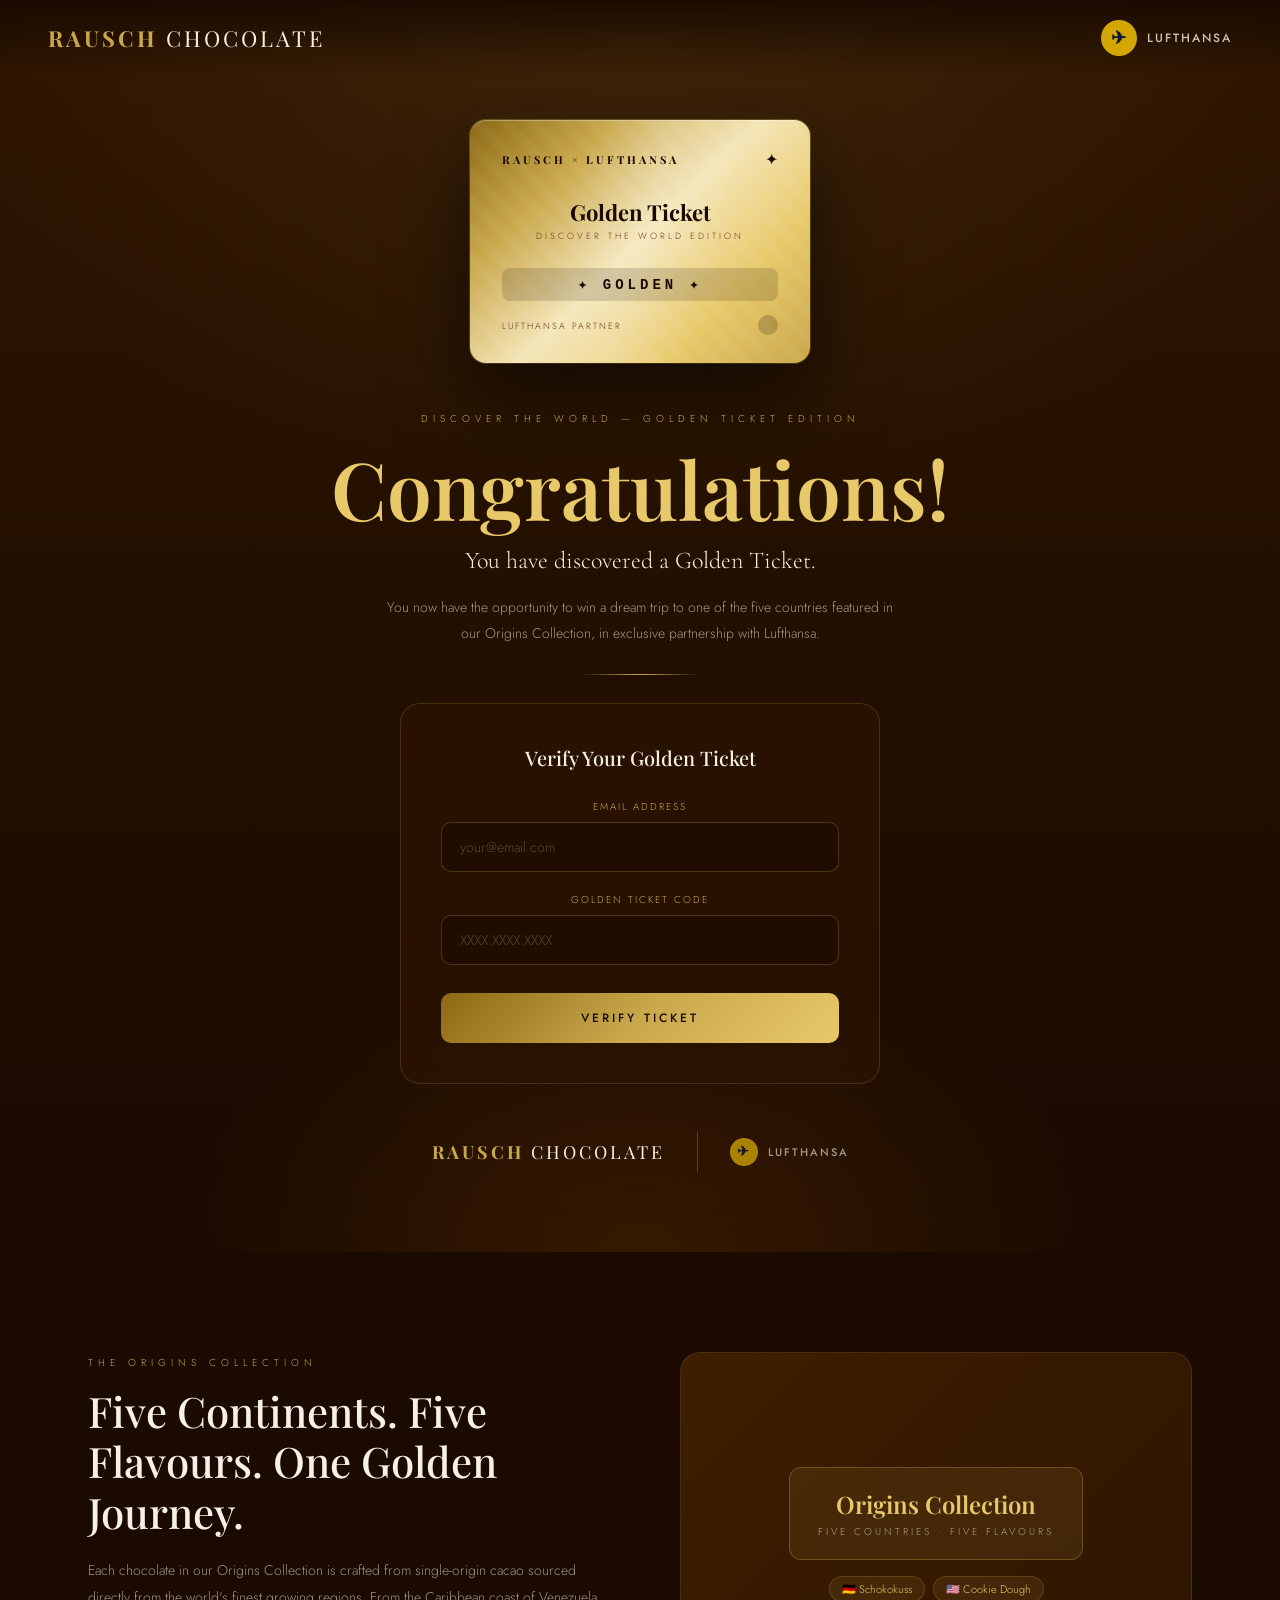
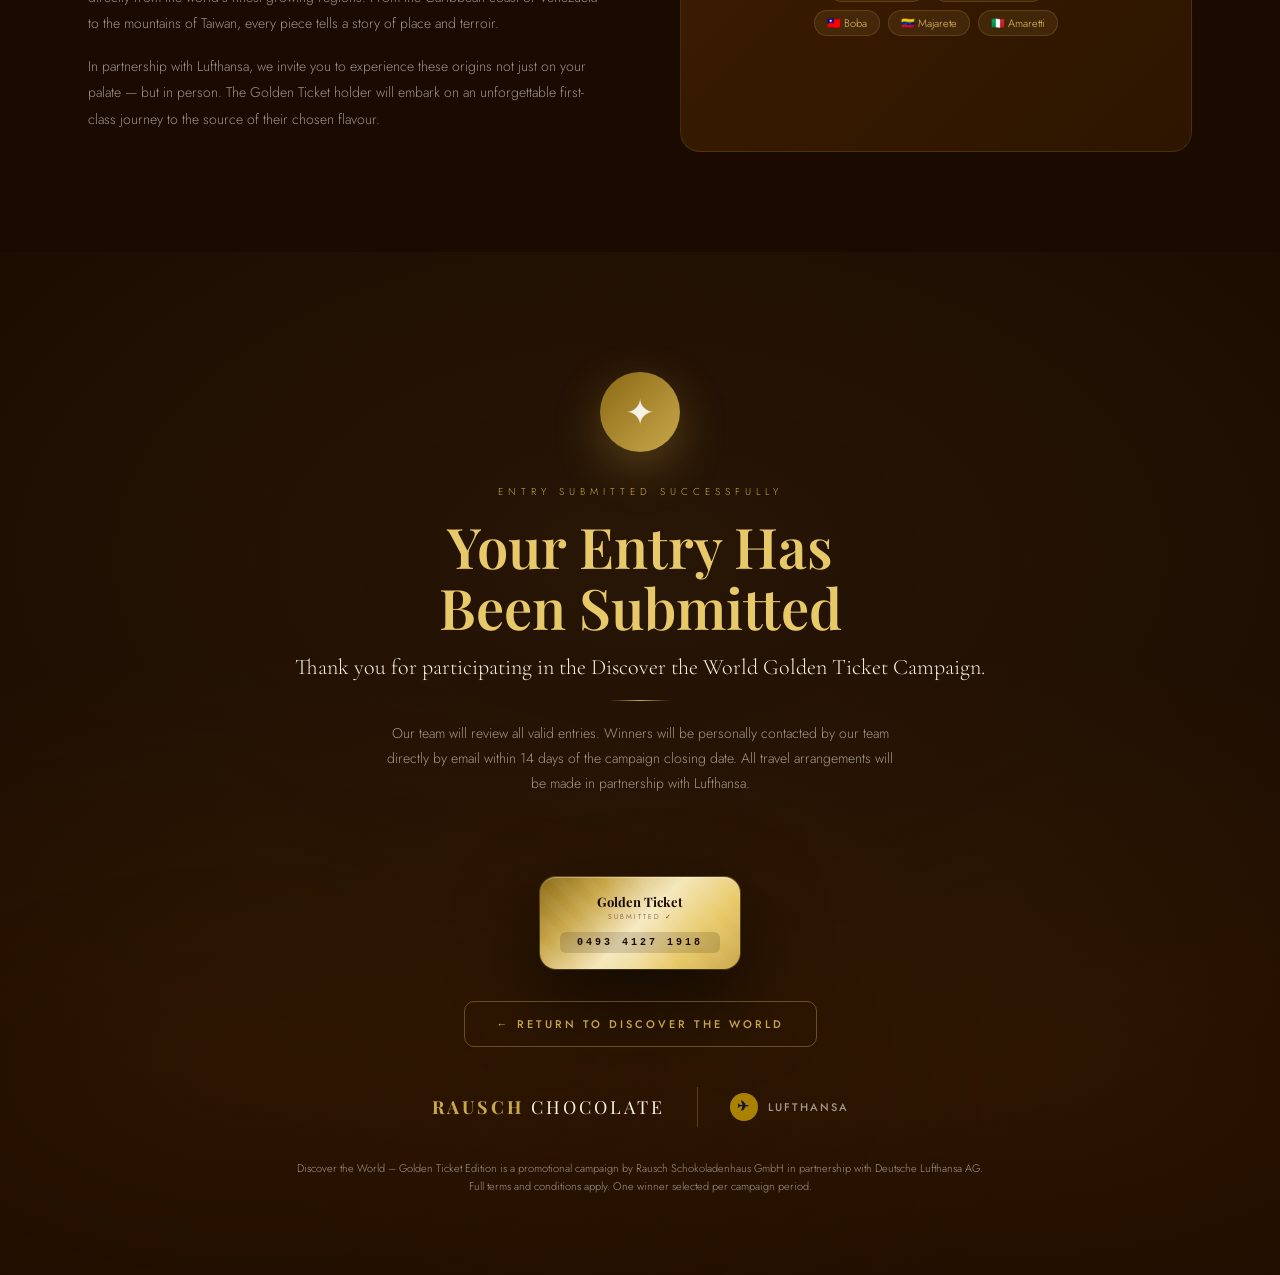
==== commit 7e26334e: "Update index.html" ====
--- a/index.html
+++ b/index.html
@@ -1,25 +1,798 @@
 <!DOCTYPE html>
-<html lang="de">
+<html lang="en">
 <head>
 <meta charset="UTF-8">
 <meta name="viewport" content="width=device-width, initial-scale=1.0">
-<title>Discover the World – Golden Ticket</title>
-<link rel="stylesheet" href="style.css">
+<title>Discover the World – Golden Ticket Edition</title>
+<link href="https://fonts.googleapis.com/css2?family=Playfair+Display:ital,wght@0,400;0,500;0,600;0,700;1,400;1,500&family=Cormorant+Garamond:ital,wght@0,300;0,400;0,500;0,600;1,300;1,400&family=Jost:wght@200;300;400;500&display=swap" rel="stylesheet">
+<style>
+*{margin:0;padding:0;box-sizing:border-box;}
+:root{
+  --gold:#C9A84C;
+  --gold-light:#E8C96A;
+  --gold-pale:#F5E6B8;
+  --gold-dim:#8B6914;
+  --choc:#1A0A00;
+  --choc-mid:#2D1500;
+  --choc-warm:#3D1E00;
+  --choc-soft:#6B3A1F;
+  --cream:#F7F0E6;
+  --cream-dark:#EDE0CC;
+  --lh-yellow:#FFCC00;
+  --lh-blue:#05164D;
+  --white:#FFFFFF;
+  --text-muted:rgba(247,240,230,0.6);
+  --serif:'Playfair Display',serif;
+  --serif2:'Cormorant Garamond',serif;
+  --sans:'Jost',sans-serif;
+}
+html{scroll-behavior:smooth;}
+body{
+  background:var(--choc);
+  color:var(--cream);
+  font-family:var(--sans);
+  font-weight:300;
+  overflow-x:hidden;
+  min-height:100vh;
+}
+.page{display:none;min-height:100vh;position:relative;}
+.page.active{display:block;}
+.page-enter{animation:fadeSlideIn 0.8s cubic-bezier(0.16,1,0.3,1) forwards;}
+@keyframes fadeSlideIn{
+  from{opacity:0;transform:translateY(32px);}
+  to{opacity:1;transform:translateY(0);}
+}
+.brand-bar{
+  position:fixed;top:0;left:0;right:0;z-index:100;
+  display:flex;align-items:center;justify-content:space-between;
+  padding:20px 48px;
+  background:linear-gradient(to bottom,rgba(26,10,0,0.95) 0%,rgba(26,10,0,0) 100%);
+}
+.logo-rausch{
+  font-family:var(--serif);
+  font-size:22px;
+  font-weight:700;
+  letter-spacing:3px;
+  color:var(--gold);
+  text-transform:uppercase;
+}
+.logo-rausch span{font-weight:400;color:var(--cream);}
+.logo-lh{
+  display:flex;align-items:center;gap:10px;
+  font-family:var(--sans);font-size:12px;font-weight:500;
+  letter-spacing:2px;text-transform:uppercase;color:var(--cream);opacity:0.8;
+}
+.lh-circle{
+  width:36px;height:36px;border-radius:50%;
+  background:var(--lh-yellow);
+  display:flex;align-items:center;justify-content:center;
+}
+.lh-crane{
+  font-size:18px;line-height:1;
+  color:var(--lh-blue);
+  font-weight:900;
+  font-family:serif;
+}
+.divider-gold{
+  width:60px;height:1px;
+  background:linear-gradient(to right,transparent,var(--gold),transparent);
+  margin:20px auto;
+}
+.divider-gold-lg{
+  width:120px;height:1px;
+  background:linear-gradient(to right,transparent,var(--gold),transparent);
+  margin:28px auto;
+}
+
+/* PAGE 1 */
+#page1{background:var(--choc);position:relative;overflow:hidden;}
+.hero1{
+  min-height:100vh;
+  display:flex;flex-direction:column;align-items:center;justify-content:center;
+  padding:120px 24px 80px;
+  position:relative;
+  text-align:center;
+}
+.hero1-bg{
+  position:absolute;inset:0;
+  background:
+    radial-gradient(ellipse 80% 60% at 50% 0%, rgba(201,168,76,0.12) 0%, transparent 70%),
+    radial-gradient(ellipse 60% 40% at 50% 100%, rgba(61,30,0,0.8) 0%, transparent 60%),
+    linear-gradient(180deg, var(--choc-mid) 0%, var(--choc) 100%);
+}
+.hero1-particles{position:absolute;inset:0;overflow:hidden;pointer-events:none;}
+.particle{
+  position:absolute;
+  width:2px;height:2px;
+  background:var(--gold);
+  border-radius:50%;
+  animation:floatParticle linear infinite;
+  opacity:0;
+}
+@keyframes floatParticle{
+  0%{opacity:0;transform:translateY(100vh) rotate(0deg);}
+  10%{opacity:0.6;}
+  90%{opacity:0.3;}
+  100%{opacity:0;transform:translateY(-20px) rotate(720deg);}
+}
+.golden-ticket-visual{
+  position:relative;
+  width:340px;max-width:90vw;
+  margin:0 auto 48px;
+  animation:ticketFloat 4s ease-in-out infinite;
+}
+@keyframes ticketFloat{
+  0%,100%{transform:translateY(0) rotate(-1deg);}
+  50%{transform:translateY(-12px) rotate(1deg);}
+}
+.ticket-card{
+  background:linear-gradient(135deg, #8B6914 0%, #C9A84C 25%, #F5E6B8 50%, #E8C96A 75%, #C9A84C 100%);
+  border-radius:16px;
+  padding:28px 32px;
+  box-shadow:0 32px 80px rgba(0,0,0,0.6), 0 0 0 1px rgba(201,168,76,0.4), inset 0 1px 0 rgba(255,255,255,0.3);
+  position:relative;overflow:hidden;
+}
+.ticket-card::before{
+  content:'';position:absolute;inset:0;
+  background:repeating-linear-gradient(45deg,transparent,transparent 10px,rgba(255,255,255,0.03) 10px,rgba(255,255,255,0.03) 20px);
+  border-radius:16px;
+}
+.ticket-shine{
+  position:absolute;top:-50%;left:-50%;
+  width:200%;height:200%;
+  background:linear-gradient(105deg,transparent 40%,rgba(255,255,255,0.15) 50%,transparent 60%);
+  animation:ticketShine 4s ease-in-out infinite;
+}
+@keyframes ticketShine{0%,100%{transform:translateX(-100%);}50%{transform:translateX(100%);}}
+.ticket-inner{position:relative;z-index:1;}
+.ticket-top{display:flex;align-items:center;justify-content:space-between;margin-bottom:16px;}
+.ticket-brand{font-family:var(--serif);font-size:11px;font-weight:700;letter-spacing:3px;color:var(--choc);text-transform:uppercase;}
+.ticket-star{color:var(--choc);font-size:16px;}
+.ticket-main{text-align:center;padding:12px 0;}
+.ticket-title{font-family:var(--serif);font-size:22px;font-weight:700;color:var(--choc);line-height:1.2;}
+.ticket-sub{font-size:9px;letter-spacing:3px;color:var(--choc-soft);text-transform:uppercase;margin-top:4px;}
+.ticket-code{
+  background:rgba(26,10,0,0.15);
+  border-radius:8px;
+  padding:8px 16px;
+  margin-top:14px;
+  font-family:monospace;font-size:14px;font-weight:700;
+  color:var(--choc);letter-spacing:4px;
+}
+.ticket-bottom{display:flex;align-items:center;justify-content:space-between;margin-top:14px;}
+.ticket-lh{font-size:9px;letter-spacing:2px;color:var(--choc-soft);text-transform:uppercase;}
+.ticket-dots{width:20px;height:20px;border-radius:50%;background:rgba(26,10,0,0.2);}
+.hero1-eyebrow{
+  font-size:10px;letter-spacing:5px;text-transform:uppercase;
+  color:var(--gold);margin-bottom:20px;
+  animation:fadeSlideIn 0.6s 0.2s both;
+}
+.hero1-title{
+  font-family:var(--serif);
+  font-size:clamp(48px,7vw,80px);
+  font-weight:600;
+  line-height:1.05;
+  color:var(--gold-light);
+  margin-bottom:16px;
+  animation:fadeSlideIn 0.6s 0.3s both;
+}
+.hero1-sub{
+  font-family:var(--serif2);
+  font-size:clamp(18px,2.5vw,24px);
+  font-weight:300;
+  color:var(--cream);
+  margin-bottom:20px;
+  animation:fadeSlideIn 0.6s 0.4s both;
+}
+.hero1-desc{
+  font-size:14px;line-height:1.8;
+  color:var(--text-muted);
+  max-width:520px;margin:0 auto;
+  animation:fadeSlideIn 0.6s 0.5s both;
+}
+.form-section{
+  max-width:480px;width:100%;
+  margin:0 auto;
+  background:rgba(45,21,0,0.6);
+  border:1px solid rgba(201,168,76,0.2);
+  border-radius:20px;
+  padding:40px;
+  backdrop-filter:blur(12px);
+  animation:fadeSlideIn 0.6s 0.6s both;
+}
+.form-title{
+  font-family:var(--serif);font-size:20px;font-weight:500;
+  color:var(--cream);margin-bottom:28px;text-align:center;
+}
+.form-group{margin-bottom:20px;}
+.form-label{
+  display:block;font-size:10px;letter-spacing:2px;text-transform:uppercase;
+  color:var(--gold);margin-bottom:8px;
+}
+.form-input{
+  width:100%;
+  background:rgba(26,10,0,0.5);
+  border:1px solid rgba(201,168,76,0.25);
+  border-radius:10px;
+  padding:14px 18px;
+  color:var(--cream);
+  font-family:var(--sans);font-size:14px;font-weight:300;
+  outline:none;
+  transition:border-color 0.3s,box-shadow 0.3s;
+}
+.form-input:focus{
+  border-color:var(--gold);
+  box-shadow:0 0 0 3px rgba(201,168,76,0.1);
+}
+.form-input::placeholder{color:rgba(247,240,230,0.25);}
+.btn-verify{
+  width:100%;
+  background:linear-gradient(135deg,var(--gold-dim),var(--gold),var(--gold-light));
+  border:none;border-radius:10px;
+  padding:16px 32px;
+  font-family:var(--sans);font-size:12px;font-weight:500;
+  letter-spacing:3px;text-transform:uppercase;
+  color:var(--choc);
+  cursor:pointer;
+  transition:transform 0.2s,box-shadow 0.2s;
+  margin-top:8px;
+  position:relative;overflow:hidden;
+}
+.btn-verify:hover{transform:translateY(-2px);box-shadow:0 12px 40px rgba(201,168,76,0.3);}
+.btn-verify:active{transform:translateY(0);}
+.btn-verify::after{
+  content:'';position:absolute;inset:0;
+  background:linear-gradient(to right,transparent,rgba(255,255,255,0.15),transparent);
+  transform:translateX(-100%);transition:transform 0.5s;
+}
+.btn-verify:hover::after{transform:translateX(100%);}
+.error-msg{
+  display:none;
+  background:rgba(162,60,30,0.2);
+  border:1px solid rgba(162,60,30,0.4);
+  border-radius:8px;
+  padding:12px 16px;
+  font-size:13px;color:#F09575;
+  text-align:center;margin-top:16px;
+  animation:shake 0.4s ease-in-out;
+}
+@keyframes shake{0%,100%{transform:translateX(0);}25%{transform:translateX(-8px);}75%{transform:translateX(8px);}}
+.story-section{
+  padding:100px 48px;
+  max-width:1200px;margin:0 auto;
+  display:grid;grid-template-columns:1fr 1fr;gap:80px;align-items:center;
+}
+.story-text .eyebrow{font-size:10px;letter-spacing:5px;text-transform:uppercase;color:var(--gold);margin-bottom:16px;}
+.story-text h2{font-family:var(--serif);font-size:42px;font-weight:500;color:var(--cream);line-height:1.2;margin-bottom:20px;}
+.story-text p{font-size:14px;line-height:1.9;color:var(--text-muted);margin-bottom:16px;}
+.story-visual{
+  height:400px;border-radius:20px;overflow:hidden;
+  background:linear-gradient(135deg,var(--choc-warm),var(--choc-mid));
+  position:relative;border:1px solid rgba(201,168,76,0.15);
+}
+.story-visual-inner{
+  position:absolute;inset:0;
+  display:flex;align-items:center;justify-content:center;
+  flex-direction:column;gap:16px;
+}
+.collection-badge{
+  background:rgba(201,168,76,0.1);
+  border:1px solid rgba(201,168,76,0.3);
+  border-radius:12px;padding:20px 28px;text-align:center;
+}
+.collection-badge-title{font-family:var(--serif);font-size:24px;color:var(--gold-light);font-weight:600;}
+.collection-badge-sub{font-size:10px;letter-spacing:3px;text-transform:uppercase;color:var(--text-muted);margin-top:4px;}
+
+/* PAGE 2 */
+#page2{background:var(--choc);}
+.page2-hero{
+  min-height:45vh;
+  display:flex;flex-direction:column;align-items:center;justify-content:center;
+  padding:160px 24px 80px;
+  text-align:center;
+  position:relative;
+  background:linear-gradient(180deg,var(--choc-mid) 0%,var(--choc) 100%);
+}
+.page2-hero::before{
+  content:'';position:absolute;inset:0;
+  background:radial-gradient(ellipse 70% 50% at 50% 0%,rgba(201,168,76,0.1),transparent);
+}
+.section-eyebrow{font-size:10px;letter-spacing:5px;text-transform:uppercase;color:var(--gold);margin-bottom:16px;}
+.section-title{font-family:var(--serif);font-size:clamp(36px,5vw,60px);font-weight:600;color:var(--cream);line-height:1.1;margin-bottom:16px;}
+.section-desc{font-size:14px;line-height:1.8;color:var(--text-muted);max-width:560px;margin:0 auto;}
+.destinations-grid{
+  display:grid;
+  grid-template-columns:repeat(auto-fit,minmax(280px,1fr));
+  gap:2px;
+  max-width:1400px;margin:0 auto;
+}
+.dest-card{
+  position:relative;height:520px;overflow:hidden;cursor:pointer;
+}
+.dest-bg{
+  position:absolute;inset:0;
+  background-size:cover;background-position:center;
+  transition:transform 0.8s cubic-bezier(0.25,0.46,0.45,0.94);
+}
+.dest-card:hover .dest-bg{transform:scale(1.08);}
+.dest-overlay{
+  position:absolute;inset:0;
+  background:linear-gradient(to top,rgba(26,10,0,0.95) 0%,rgba(26,10,0,0.4) 50%,rgba(26,10,0,0.1) 100%);
+  transition:background 0.4s;
+}
+.dest-card:hover .dest-overlay{background:linear-gradient(to top,rgba(26,10,0,0.98) 0%,rgba(26,10,0,0.5) 60%,rgba(26,10,0,0.2) 100%);}
+.dest-content{
+  position:absolute;bottom:0;left:0;right:0;
+  padding:32px 28px;
+  transform:translateY(60px);
+  transition:transform 0.5s cubic-bezier(0.25,0.46,0.45,0.94);
+}
+.dest-card:hover .dest-content{transform:translateY(0);}
+.dest-country{font-size:10px;letter-spacing:4px;text-transform:uppercase;color:var(--gold);margin-bottom:8px;}
+.dest-name{font-family:var(--serif);font-size:32px;font-weight:600;color:var(--cream);line-height:1.1;margin-bottom:8px;}
+.dest-flavor-row{display:flex;align-items:center;gap:10px;margin-bottom:16px;}
+.dest-flavor-badge{
+  background:rgba(201,168,76,0.15);
+  border:1px solid rgba(201,168,76,0.3);
+  border-radius:20px;padding:4px 14px;
+  font-size:11px;letter-spacing:1px;color:var(--gold-light);
+}
+.dest-desc{
+  font-size:13px;line-height:1.7;color:var(--text-muted);
+  margin-bottom:20px;
+  opacity:0;transform:translateY(12px);
+  transition:opacity 0.4s 0.1s,transform 0.4s 0.1s;
+}
+.dest-card:hover .dest-desc{opacity:1;transform:translateY(0);}
+.btn-select{
+  display:inline-flex;align-items:center;gap:8px;
+  background:linear-gradient(135deg,var(--gold-dim),var(--gold));
+  border:none;border-radius:8px;
+  padding:12px 24px;
+  font-family:var(--sans);font-size:11px;font-weight:500;letter-spacing:2px;text-transform:uppercase;
+  color:var(--choc);cursor:pointer;
+  opacity:0;transform:translateY(12px);
+  transition:opacity 0.4s 0.15s,transform 0.4s 0.15s,box-shadow 0.2s;
+}
+.dest-card:hover .btn-select{opacity:1;transform:translateY(0);}
+.btn-select:hover{box-shadow:0 8px 24px rgba(201,168,76,0.4);}
+.bg-germany{background-color:#1a2a3d;background-image:radial-gradient(ellipse at 50% 100%,#2a3a4d 0%,transparent 60%),linear-gradient(180deg,#0d1a2e 0%,#1e2d40 40%,#2a3a50 70%,#1a2a3d 100%);}
+.bg-usa{background-color:#1a1522;background-image:linear-gradient(180deg,#0a0a18 0%,#1a1030 40%,#2a1840 70%,#1a1a2a 100%);}
+.bg-taiwan{background-color:#0d1a1d;background-image:linear-gradient(180deg,#071012 0%,#0d1e20 40%,#122028 70%,#0a1618 100%);}
+.bg-venezuela{background-color:#0d1a0a;background-image:linear-gradient(180deg,#071408 0%,#0d1e0a 40%,#1a2e10 70%,#0d1a0a 100%);}
+.bg-italy{background-color:#1a1008;background-image:linear-gradient(180deg,#120a04 0%,#1e1008 40%,#2e1a0a 70%,#1a1008 100%);}
+
+/* PAGE 3 */
+#page3{
+  background:var(--choc);
+  min-height:100vh;
+  display:flex;flex-direction:column;align-items:center;justify-content:center;
+  padding:120px 24px 80px;
+  text-align:center;
+  position:relative;overflow:hidden;
+}
+.page3-bg{
+  position:absolute;inset:0;
+  background:
+    radial-gradient(ellipse 80% 60% at 50% 30%,rgba(201,168,76,0.08),transparent),
+    radial-gradient(ellipse 60% 40% at 20% 80%,rgba(61,30,0,0.5),transparent),
+    radial-gradient(ellipse 60% 40% at 80% 80%,rgba(61,30,0,0.5),transparent);
+}
+.confetti-ring{
+  position:absolute;top:50%;left:50%;
+  width:600px;height:600px;margin:-300px 0 0 -300px;
+  border-radius:50%;border:1px solid rgba(201,168,76,0.08);
+  animation:ringExpand 2s ease-out forwards;
+}
+.confetti-ring:nth-child(2){animation-delay:0.3s;width:800px;height:800px;margin:-400px 0 0 -400px;}
+.confetti-ring:nth-child(3){animation-delay:0.6s;width:1000px;height:1000px;margin:-500px 0 0 -500px;}
+@keyframes ringExpand{
+  from{opacity:0;transform:scale(0.2);}
+  50%{opacity:0.4;}
+  to{opacity:0;transform:scale(1);}
+}
+.success-icon{
+  width:80px;height:80px;border-radius:50%;
+  background:linear-gradient(135deg,var(--gold-dim),var(--gold));
+  display:flex;align-items:center;justify-content:center;
+  margin:0 auto 32px;font-size:36px;
+  box-shadow:0 16px 48px rgba(201,168,76,0.3);
+  animation:successPop 0.6s 0.3s cubic-bezier(0.34,1.56,0.64,1) both;
+}
+@keyframes successPop{from{opacity:0;transform:scale(0.5);}to{opacity:1;transform:scale(1);}}
+.page3-title{
+  font-family:var(--serif);font-size:clamp(36px,5vw,56px);font-weight:600;
+  color:var(--gold-light);line-height:1.1;margin-bottom:16px;
+  animation:fadeSlideIn 0.6s 0.4s both;
+}
+.page3-sub{
+  font-family:var(--serif2);font-size:clamp(18px,2.5vw,22px);
+  font-weight:300;color:var(--cream);margin-bottom:16px;
+  animation:fadeSlideIn 0.6s 0.5s both;
+}
+.page3-text{
+  font-size:14px;line-height:1.8;color:var(--text-muted);
+  max-width:520px;margin:0 auto 40px;
+  animation:fadeSlideIn 0.6s 0.6s both;
+}
+.selection-summary{
+  display:flex;gap:16px;align-items:stretch;justify-content:center;
+  flex-wrap:wrap;margin-bottom:40px;
+  animation:fadeSlideIn 0.6s 0.7s both;
+}
+.summary-card{
+  background:rgba(45,21,0,0.6);
+  border:1px solid rgba(201,168,76,0.2);
+  border-radius:16px;padding:24px 28px;
+  min-width:180px;text-align:center;
+}
+.summary-label{font-size:9px;letter-spacing:3px;text-transform:uppercase;color:var(--gold);margin-bottom:8px;}
+.summary-value{font-family:var(--serif);font-size:22px;color:var(--cream);font-weight:500;}
+.summary-flavor{font-size:12px;color:var(--text-muted);margin-top:4px;}
+.btn-return{
+  display:inline-flex;align-items:center;gap:8px;
+  background:transparent;
+  border:1px solid rgba(201,168,76,0.4);
+  border-radius:10px;padding:14px 32px;
+  font-family:var(--sans);font-size:11px;font-weight:500;letter-spacing:3px;text-transform:uppercase;
+  color:var(--gold);cursor:pointer;
+  transition:background 0.3s,border-color 0.3s,transform 0.2s;
+  animation:fadeSlideIn 0.6s 0.8s both;
+}
+.btn-return:hover{background:rgba(201,168,76,0.08);border-color:var(--gold);transform:translateY(-2px);}
+.logos-pair{
+  display:flex;align-items:center;gap:32px;justify-content:center;
+  margin-top:40px;animation:fadeSlideIn 0.6s 0.9s both;
+}
+.logo-divider{width:1px;height:40px;background:rgba(201,168,76,0.3);}
+
+@media(max-width:768px){
+  .brand-bar{padding:16px 24px;}
+  .story-section{grid-template-columns:1fr;gap:40px;padding:60px 24px;}
+  .destinations-grid{grid-template-columns:1fr;}
+  .dest-card{height:380px;}
+  .dest-content{transform:translateY(0);}
+  .dest-desc{opacity:1;transform:none;}
+  .btn-select{opacity:1;transform:none;}
+  .form-section{padding:28px 24px;}
+}
+</style>
 </head>
 <body>
-<section class="hero">
-<div class="overlay">
-<h1>Discover the World</h1>
-<p>Golden Ticket Edition · Rausch × Lufthansa</p>
-<div class="card">
-<h2>🎫 Ticket verifizieren</h2>
-<input type="email" id="email" placeholder="E-Mail-Adresse">
-<input type="text" id="code" placeholder="Golden Ticket Code">
-<button onclick="verifyTicket()">Ticket prüfen</button>
-<p id="error"></p>
+
+<!-- BRAND BAR -->
+<div class="brand-bar">
+  <div class="logo-rausch">Rausch<span> Chocolate</span></div>
+  <div class="logo-lh">
+    <div class="lh-circle"><div class="lh-crane">✈</div></div>
+    Lufthansa
+  </div>
 </div>
+
+<!-- PAGE 1: VERIFICATION -->
+<div id="page1" class="page active">
+  <div class="hero1">
+    <div class="hero1-bg"></div>
+    <div class="hero1-particles" id="particles"></div>
+    <div style="position:relative;z-index:2;width:100%;">
+      <div class="golden-ticket-visual">
+        <div class="ticket-card">
+          <div class="ticket-shine"></div>
+          <div class="ticket-inner">
+            <div class="ticket-top">
+              <span class="ticket-brand">Rausch × Lufthansa</span>
+              <span class="ticket-star">✦</span>
+            </div>
+            <div class="ticket-main">
+              <div class="ticket-title">Golden Ticket</div>
+              <div class="ticket-sub">Discover the World Edition</div>
+            </div>
+            <div class="ticket-code">✦ GOLDEN ✦</div>
+            <div class="ticket-bottom">
+              <span class="ticket-lh">Lufthansa Partner</span>
+              <div class="ticket-dots"></div>
+            </div>
+          </div>
+        </div>
+      </div>
+      <div class="hero1-eyebrow">Discover the World — Golden Ticket Edition</div>
+      <h1 class="hero1-title">Congratulations!</h1>
+      <p class="hero1-sub">You have discovered a Golden Ticket.</p>
+      <p class="hero1-desc">You now have the opportunity to win a dream trip to one of the five countries featured in our Origins Collection, in exclusive partnership with Lufthansa.</p>
+      <div class="divider-gold-lg"></div>
+      <div class="form-section">
+        <h2 class="form-title">Verify Your Golden Ticket</h2>
+        <div class="form-group">
+          <label class="form-label">Email Address</label>
+          <input type="email" class="form-input" id="email-input" placeholder="your@email.com" autocomplete="off">
+        </div>
+        <div class="form-group">
+          <label class="form-label">Golden Ticket Code</label>
+          <input type="text" class="form-input" id="code-input" placeholder="XXXX XXXX XXXX" autocomplete="off">
+        </div>
+        <button class="btn-verify" id="verify-btn" onclick="verifyTicket()">Verify Ticket</button>
+        <div class="error-msg" id="error-msg">The ticket code or email address could not be verified.</div>
+      </div>
+      <div class="logos-pair" style="margin-top:48px;animation:fadeSlideIn 0.6s 0.9s both;">
+        <div class="logo-rausch" style="font-size:18px;">Rausch<span> Chocolate</span></div>
+        <div class="logo-divider"></div>
+        <div class="logo-lh" style="font-size:11px;opacity:0.6;">
+          <div class="lh-circle" style="width:28px;height:28px;"><div class="lh-crane" style="font-size:14px;">✈</div></div>
+          Lufthansa
+        </div>
+      </div>
+    </div>
+  </div>
+
+  <!-- Story Section -->
+  <section class="story-section">
+    <div class="story-text">
+      <div class="eyebrow">The Origins Collection</div>
+      <h2>Five Continents. Five Flavours. One Golden Journey.</h2>
+      <p>Each chocolate in our Origins Collection is crafted from single-origin cacao sourced directly from the world's finest growing regions. From the Caribbean coast of Venezuela to the mountains of Taiwan, every piece tells a story of place and terroir.</p>
+      <p>In partnership with Lufthansa, we invite you to experience these origins not just on your palate — but in person. The Golden Ticket holder will embark on an unforgettable first-class journey to the source of their chosen flavour.</p>
+    </div>
+    <div class="story-visual">
+      <div class="story-visual-inner">
+        <div class="collection-badge">
+          <div class="collection-badge-title">Origins Collection</div>
+          <div class="collection-badge-sub">Five Countries · Five Flavours</div>
+        </div>
+        <div style="display:flex;gap:8px;flex-wrap:wrap;justify-content:center;max-width:280px;">
+          <span style="font-size:11px;background:rgba(201,168,76,0.1);border:1px solid rgba(201,168,76,0.2);border-radius:20px;padding:4px 12px;color:var(--gold-light);">🇩🇪 Schokokuss</span>
+          <span style="font-size:11px;background:rgba(201,168,76,0.1);border:1px solid rgba(201,168,76,0.2);border-radius:20px;padding:4px 12px;color:var(--gold-light);">🇺🇸 Cookie Dough</span>
+          <span style="font-size:11px;background:rgba(201,168,76,0.1);border:1px solid rgba(201,168,76,0.2);border-radius:20px;padding:4px 12px;color:var(--gold-light);">🇹🇼 Boba</span>
+          <span style="font-size:11px;background:rgba(201,168,76,0.1);border:1px solid rgba(201,168,76,0.2);border-radius:20px;padding:4px 12px;color:var(--gold-light);">🇻🇪 Majarete</span>
+          <span style="font-size:11px;background:rgba(201,168,76,0.1);border:1px solid rgba(201,168,76,0.2);border-radius:20px;padding:4px 12px;color:var(--gold-light);">🇮🇹 Amaretti</span>
+        </div>
+      </div>
+    </div>
+  </section>
 </div>
-</section>
-<script src="script.js"></script>
+
+<!-- PAGE 2: DESTINATIONS -->
+<div id="page2" class="page">
+  <section class="page2-hero">
+    <div style="position:relative;z-index:1;">
+      <div class="section-eyebrow">Golden Ticket Verified ✦</div>
+      <h1 class="section-title">Choose Your<br>Dream Destination</h1>
+      <div class="divider-gold"></div>
+      <p class="section-desc">Your Golden Ticket has been successfully verified. Select the destination you would like to win. Each destination pairs a unique Rausch flavour with an unforgettable Lufthansa journey.</p>
+    </div>
+  </section>
+
+  <div class="destinations-grid" id="dest-grid">
+
+    <!-- GERMANY -->
+    <div class="dest-card" onclick="selectDestination('Germany','Schokokuss','Berlin',this)">
+      <div class="dest-bg bg-germany">
+        <svg style="position:absolute;bottom:80px;left:0;width:100%;opacity:0.2;" viewBox="0 0 400 120" preserveAspectRatio="none">
+          <path d="M0,120 L0,80 L10,80 L10,60 L20,60 L20,55 L30,55 L30,40 L35,40 L35,20 L38,20 L38,15 L42,15 L42,20 L45,20 L45,40 L50,40 L50,55 L60,55 L60,60 L70,60 L70,65 L80,65 L80,55 L85,55 L85,30 L88,30 L88,10 L91,10 L91,30 L94,30 L94,55 L100,55 L100,65 L110,65 L110,60 L120,60 L120,70 L130,70 L130,50 L135,50 L135,45 L140,45 L140,50 L145,50 L145,55 L155,55 L155,65 L165,65 L165,60 L175,60 L175,70 L185,70 L185,55 L190,55 L190,50 L195,50 L195,55 L200,55 L200,70 L210,70 L210,65 L220,65 L220,60 L230,60 L230,65 L240,65 L240,50 L245,45 L250,50 L255,50 L255,65 L265,65 L265,60 L275,60 L275,70 L285,70 L285,55 L290,50 L295,55 L300,55 L300,70 L310,70 L310,65 L320,65 L320,60 L330,60 L330,65 L340,65 L340,55 L345,55 L345,60 L350,60 L350,70 L360,70 L360,60 L370,60 L370,55 L380,55 L380,65 L390,65 L390,70 L400,70 L400,120 Z" fill="rgba(201,168,76,0.3)"/>
+        </svg>
+      </div>
+      <div class="dest-overlay"></div>
+      <div class="dest-content">
+        <div class="dest-country">Germany · Europe</div>
+        <div class="dest-name">Berlin</div>
+        <div class="dest-flavor-row"><span class="dest-flavor-badge">✦ Schokokuss</span></div>
+        <p class="dest-desc">The city that never stops reinventing itself. From the Brandenburg Gate to the vibrant street art of Kreuzberg — Berlin is a city of contrasts and endless discovery.</p>
+        <button class="btn-select">Select Destination <span>→</span></button>
+      </div>
+    </div>
+
+    <!-- USA -->
+    <div class="dest-card" onclick="selectDestination('USA','Cookie Dough','New York',this)">
+      <div class="dest-bg bg-usa">
+        <svg style="position:absolute;bottom:80px;left:0;width:100%;opacity:0.2;" viewBox="0 0 400 120" preserveAspectRatio="none">
+          <path d="M0,120 L0,70 L5,70 L5,30 L8,30 L8,5 L11,5 L11,30 L14,30 L14,70 L20,70 L20,40 L23,40 L23,10 L27,10 L27,5 L31,5 L31,10 L35,10 L35,40 L40,40 L40,50 L45,50 L45,30 L48,30 L48,15 L52,15 L52,30 L55,30 L55,50 L60,50 L60,60 L65,60 L65,45 L68,45 L68,20 L72,20 L72,45 L75,45 L75,60 L80,60 L80,55 L85,55 L85,35 L88,35 L88,20 L92,20 L92,35 L95,35 L95,55 L100,55 L100,60 L108,60 L108,45 L112,45 L112,25 L116,25 L116,45 L120,45 L120,60 L130,60 L130,65 L140,65 L140,55 L145,55 L145,40 L149,40 L149,30 L153,30 L153,40 L157,40 L157,55 L162,55 L162,65 L170,65 L170,60 L180,60 L180,55 L185,55 L185,35 L189,35 L189,20 L193,20 L193,35 L197,35 L197,55 L200,55 L200,60 L210,60 L210,65 L220,65 L220,60 L225,60 L225,50 L229,50 L229,35 L233,35 L233,50 L237,50 L237,60 L242,60 L242,65 L250,65 L250,60 L260,60 L260,55 L265,55 L265,40 L269,40 L269,25 L273,25 L273,40 L277,40 L277,55 L282,55 L282,60 L290,60 L290,65 L300,65 L300,60 L310,60 L310,55 L315,55 L315,40 L319,40 L319,30 L323,30 L323,40 L327,40 L327,55 L332,55 L332,60 L340,60 L340,65 L350,65 L350,60 L360,60 L360,55 L365,55 L365,45 L369,45 L369,30 L373,30 L373,45 L377,45 L377,55 L382,55 L382,60 L390,60 L390,65 L400,65 L400,120 Z" fill="rgba(201,168,76,0.3)"/>
+        </svg>
+      </div>
+      <div class="dest-overlay"></div>
+      <div class="dest-content">
+        <div class="dest-country">USA · Americas</div>
+        <div class="dest-name">New York</div>
+        <div class="dest-flavor-row"><span class="dest-flavor-badge">✦ Cookie Dough</span></div>
+        <p class="dest-desc">The city that defines modern culture. From the iconic Manhattan skyline to the hidden gems of Brooklyn — New York is the world's most electrifying metropolis.</p>
+        <button class="btn-select">Select Destination <span>→</span></button>
+      </div>
+    </div>
+
+    <!-- TAIWAN -->
+    <div class="dest-card" onclick="selectDestination('Taiwan','Boba','Taipei',this)">
+      <div class="dest-bg bg-taiwan">
+        <svg style="position:absolute;bottom:80px;left:0;width:100%;opacity:0.2;" viewBox="0 0 400 140" preserveAspectRatio="none">
+          <path d="M180,140 L180,130 L170,130 L170,120 L168,120 L168,110 L172,110 L172,100 L170,95 L174,90 L172,85 L176,80 L174,75 L178,70 L176,65 L180,60 L178,55 L182,50 L180,45 L184,40 L182,35 L186,30 L188,20 L190,10 L192,5 L194,10 L196,20 L198,30 L200,35 L198,40 L202,45 L200,50 L204,55 L202,60 L206,65 L204,70 L208,75 L206,80 L210,85 L208,90 L212,95 L210,100 L214,105 L212,110 L216,115 L218,120 L218,125 L216,130 L230,130 L230,140 Z M60,140 L60,110 L80,110 L80,100 L90,100 L90,90 L100,90 L100,85 L110,85 L110,80 L120,80 L120,75 L130,75 L130,80 L140,80 L140,90 L150,90 L150,100 L155,100 L155,110 L165,110 L165,120 L168,120 L168,130 L160,130 L160,140 Z" fill="rgba(201,168,76,0.3)"/>
+        </svg>
+      </div>
+      <div class="dest-overlay"></div>
+      <div class="dest-content">
+        <div class="dest-country">Taiwan · Asia</div>
+        <div class="dest-name">Taipei</div>
+        <div class="dest-flavor-row"><span class="dest-flavor-badge">✦ Boba</span></div>
+        <p class="dest-desc">Where ancient temples meet futuristic towers. Taipei's night markets, breathtaking mountain trails, and legendary food scene make it Asia's most captivating destination.</p>
+        <button class="btn-select">Select Destination <span>→</span></button>
+      </div>
+    </div>
+
+    <!-- VENEZUELA -->
+    <div class="dest-card" onclick="selectDestination('Venezuela','Majarete','Caribbean Coast',this)">
+      <div class="dest-bg bg-venezuela">
+        <svg style="position:absolute;bottom:80px;left:0;width:100%;opacity:0.2;" viewBox="0 0 400 80" preserveAspectRatio="none">
+          <path d="M0,80 L0,50 Q20,30 40,45 Q60,35 80,40 Q100,45 120,30 Q140,20 160,35 Q180,45 200,30 Q220,20 240,38 Q260,48 280,32 Q300,20 320,38 Q340,48 360,35 Q380,28 400,40 L400,80 Z" fill="rgba(201,168,76,0.2)"/>
+          <path d="M0,80 L0,60 Q30,50 60,58 Q90,62 120,50 Q150,42 180,55 Q210,62 240,50 Q270,42 300,55 Q330,62 360,50 Q380,45 400,55 L400,80 Z" fill="rgba(201,168,76,0.15)"/>
+        </svg>
+      </div>
+      <div class="dest-overlay"></div>
+      <div class="dest-content">
+        <div class="dest-country">Venezuela · South America</div>
+        <div class="dest-name">Caribbean Coast</div>
+        <div class="dest-flavor-row"><span class="dest-flavor-badge">✦ Majarete</span></div>
+        <p class="dest-desc">Where the finest cacao in the world meets the turquoise Caribbean. Venezuela's pristine coastline and rich culinary heritage create a sensory experience unlike any other.</p>
+        <button class="btn-select">Select Destination <span>→</span></button>
+      </div>
+    </div>
+
+    <!-- ITALY -->
+    <div class="dest-card" onclick="selectDestination('Italy','Amaretti','Venice',this)">
+      <div class="dest-bg bg-italy">
+        <svg style="position:absolute;bottom:80px;left:0;width:100%;opacity:0.2;" viewBox="0 0 400 100" preserveAspectRatio="none">
+          <path d="M0,100 L0,70 L10,70 L10,60 L15,60 Q18,55 22,55 Q26,55 28,60 L32,60 L32,70 L40,70 L40,65 L48,65 L48,55 Q50,45 55,45 Q56,40 60,38 Q64,40 65,45 Q70,48 70,55 L72,55 L72,65 L80,65 L80,70 L90,70 L90,60 L95,60 Q98,52 102,52 Q106,52 109,60 L112,60 L112,70 L120,70 L120,65 L128,65 L128,55 Q130,48 135,48 Q140,48 142,55 L145,55 L145,65 L152,65 L152,70 L160,70 L160,60 L165,60 Q168,53 172,53 Q176,53 178,60 L182,60 L182,70 L190,70 L190,65 L198,65 L198,55 Q200,48 205,48 Q210,48 212,55 L215,55 L215,65 L222,65 L222,70 L230,70 L230,60 L235,60 Q238,52 242,52 Q246,52 248,60 L252,60 L252,70 L260,70 L260,65 L268,65 L268,55 Q270,48 275,48 Q280,48 282,55 L285,55 L285,65 L292,65 L292,70 L300,70 L300,60 L305,60 Q308,53 312,53 Q316,53 318,60 L322,60 L322,70 L330,70 L330,65 L338,65 L338,55 Q340,48 345,48 Q350,48 352,55 L355,55 L355,65 L362,65 L362,70 L370,70 L370,60 L375,60 Q378,53 382,53 Q386,53 388,60 L392,60 L392,70 L400,70 L400,100 Z" fill="rgba(201,168,76,0.3)"/>
+          <path d="M0,100 L0,85 Q50,78 100,85 Q150,90 200,82 Q250,78 300,85 Q350,90 400,83 L400,100 Z" fill="rgba(201,168,76,0.1)"/>
+        </svg>
+      </div>
+      <div class="dest-overlay"></div>
+      <div class="dest-content">
+        <div class="dest-country">Italy · Europe</div>
+        <div class="dest-name">Venice</div>
+        <div class="dest-flavor-row"><span class="dest-flavor-badge">✦ Amaretti</span></div>
+        <p class="dest-desc">A city suspended between water and sky. Venice's labyrinthine canals, golden basilicas, and centuries of artistic mastery make it the most romantic city on earth.</p>
+        <button class="btn-select">Select Destination <span>→</span></button>
+      </div>
+    </div>
+
+  </div>
+
+  <div style="text-align:center;padding:60px 24px 80px;">
+    <p style="font-size:12px;color:var(--text-muted);letter-spacing:1px;">All destinations are served by direct Lufthansa flights from Frankfurt and Munich.</p>
+    <div class="divider-gold" style="margin-top:32px;"></div>
+    <div class="logos-pair" style="margin-top:32px;animation:none;">
+      <div class="logo-rausch" style="font-size:16px;">Rausch<span> Chocolate</span></div>
+      <div class="logo-divider"></div>
+      <div class="logo-lh" style="font-size:10px;opacity:0.6;">
+        <div class="lh-circle" style="width:24px;height:24px;"><div class="lh-crane" style="font-size:12px;">✈</div></div>
+        Lufthansa
+      </div>
+    </div>
+  </div>
+</div>
+
+<!-- PAGE 3: CONFIRMATION -->
+<div id="page3" class="page">
+  <div class="page3-bg"></div>
+  <div class="confetti-ring"></div>
+  <div class="confetti-ring"></div>
+  <div class="confetti-ring"></div>
+  <div style="position:relative;z-index:2;width:100%;max-width:700px;margin:0 auto;">
+    <div class="success-icon">✦</div>
+    <div style="font-size:10px;letter-spacing:5px;text-transform:uppercase;color:var(--gold);margin-bottom:16px;animation:fadeSlideIn 0.6s 0.3s both;">Entry Submitted Successfully</div>
+    <h1 class="page3-title">Your Entry Has<br>Been Submitted</h1>
+    <p class="page3-sub">Thank you for participating in the Discover the World Golden Ticket Campaign.</p>
+    <div class="divider-gold"></div>
+    <p class="page3-text">Our team will review all valid entries. Winners will be personally contacted by our team directly by email within 14 days of the campaign closing date. All travel arrangements will be made in partnership with Lufthansa.</p>
+    <div class="selection-summary" id="summary-display"></div>
+    <div style="width:200px;margin:0 auto 32px;animation:fadeSlideIn 0.6s 0.75s both;">
+      <div class="ticket-card" style="padding:16px 20px;">
+        <div class="ticket-shine"></div>
+        <div class="ticket-inner">
+          <div style="text-align:center;">
+            <div style="font-family:var(--serif);font-size:13px;font-weight:700;color:var(--choc);">Golden Ticket</div>
+            <div style="font-size:7px;letter-spacing:2px;text-transform:uppercase;color:var(--choc-soft);margin-top:2px;">Submitted ✓</div>
+          </div>
+          <div style="margin-top:10px;background:rgba(26,10,0,0.15);border-radius:6px;padding:5px 10px;font-size:10px;font-family:monospace;color:var(--choc);letter-spacing:3px;text-align:center;font-weight:700;">0493 4127 1918</div>
+        </div>
+      </div>
+    </div>
+    <button class="btn-return" onclick="returnToStart()">← Return to Discover the World</button>
+    <div class="logos-pair">
+      <div class="logo-rausch" style="font-size:18px;">Rausch<span> Chocolate</span></div>
+      <div class="logo-divider"></div>
+      <div class="logo-lh" style="font-size:11px;opacity:0.6;">
+        <div class="lh-circle" style="width:28px;height:28px;"><div class="lh-crane" style="font-size:14px;">✈</div></div>
+        Lufthansa
+      </div>
+    </div>
+    <p style="font-size:11px;color:var(--text-muted);margin-top:32px;line-height:1.7;">
+      Discover the World – Golden Ticket Edition is a promotional campaign by Rausch Schokoladenhaus GmbH in partnership with Deutsche Lufthansa AG. Full terms and conditions apply. One winner selected per campaign period.
+    </p>
+  </div>
+</div>
+
+<script>
+(function(){
+  var c=document.getElementById('particles');
+  if(!c)return;
+  for(var i=0;i<30;i++){
+    var p=document.createElement('div');
+    p.className='particle';
+    p.style.cssText='left:'+Math.random()*100+'%;width:'+(Math.random()*3+1)+'px;height:'+(Math.random()*3+1)+'px;animation-duration:'+(Math.random()*8+6)+'s;animation-delay:'+(Math.random()*8)+'s;';
+    c.appendChild(p);
+  }
+})();
+
+function showPage(id){
+  document.querySelectorAll('.page').forEach(function(p){p.classList.remove('active');});
+  var pg=document.getElementById(id);
+  pg.classList.add('active','page-enter');
+  pg.addEventListener('animationend',function(){pg.classList.remove('page-enter');},{once:true});
+  window.scrollTo({top:0,behavior:'smooth'});
+}
+
+function verifyTicket(){
+  var email=document.getElementById('email-input').value.trim().toLowerCase();
+  var code=document.getElementById('code-input').value.trim().replace(/\s+/g,'');
+  var err=document.getElementById('error-msg');
+  if(email==='gewinnspiel@rausch.de'&&code==='049341271918'){
+    err.style.display='none';
+    var btn=document.getElementById('verify-btn');
+    btn.textContent='✓ Verified';
+    btn.style.background='linear-gradient(135deg,#2a6e2a,#3d9b3d)';
+    btn.style.color='#fff';
+    setTimeout(function(){showPage('page2');},800);
+  } else {
+    err.style.display='block';
+    err.style.animation='none';
+    requestAnimationFrame(function(){err.style.animation='shake 0.4s ease-in-out';});
+  }
+}
+
+document.getElementById('code-input').addEventListener('keydown',function(e){if(e.key==='Enter')verifyTicket();});
+document.getElementById('email-input').addEventListener('keydown',function(e){if(e.key==='Enter')verifyTicket();});
+
+document.getElementById('code-input').addEventListener('input',function(){
+  var v=this.value.replace(/\D/g,'').substring(0,12);
+  var out='';
+  for(var i=0;i<v.length;i++){if(i>0&&i%4===0)out+=' ';out+=v[i];}
+  this.value=out;
+});
+
+var destData={
+  'Germany':{flag:'🇩🇪',city:'Berlin',flavor:'Schokokuss'},
+  'USA':{flag:'🇺🇸',city:'New York',flavor:'Cookie Dough'},
+  'Taiwan':{flag:'🇹🇼',city:'Taipei',flavor:'Boba'},
+  'Venezuela':{flag:'🇻🇪',city:'Caribbean Coast',flavor:'Majarete'},
+  'Italy':{flag:'🇮🇹',city:'Venice',flavor:'Amaretti'}
+};
+
+function selectDestination(country,flavor,city,card){
+  var d=destData[country];
+  var summary=document.getElementById('summary-display');
+  summary.innerHTML=
+    '<div class="summary-card"><div class="summary-label">Destination</div><div class="summary-value">'+d.flag+' '+country+'</div><div class="summary-flavor">'+city+'</div></div>'+
+    '<div class="summary-card"><div class="summary-label">Signature Flavour</div><div class="summary-value" style="font-size:18px;">'+flavor+'</div><div class="summary-flavor">Rausch Origins</div></div>'+
+    '<div class="summary-card"><div class="summary-label">Travel Class</div><div class="summary-value" style="font-size:18px;">First Class</div><div class="summary-flavor">Lufthansa Partner</div></div>';
+  document.querySelectorAll('.dest-card').forEach(function(c){c.style.opacity='0.4';});
+  card.style.opacity='1';
+  card.style.outline='2px solid rgba(201,168,76,0.6)';
+  setTimeout(function(){showPage('page3');},600);
+}
+
+function returnToStart(){
+  document.querySelectorAll('.dest-card').forEach(function(c){c.style.opacity='';c.style.outline='';});
+  document.getElementById('email-input').value='';
+  document.getElementById('code-input').value='';
+  var btn=document.getElementById('verify-btn');
+  btn.textContent='Verify Ticket';
+  btn.style.background='';
+  btn.style.color='';
+  document.getElementById('error-msg').style.display='none';
+  showPage('page1');
+}
+
+document.addEventListener('scroll',function(){
+  var y=window.scrollY;
+  var bg=document.querySelector('.hero1-bg');
+  if(bg)bg.style.transform='translateY('+y*0.3+'px)';
+});
+</script>
 </body>
-</html>+</html>
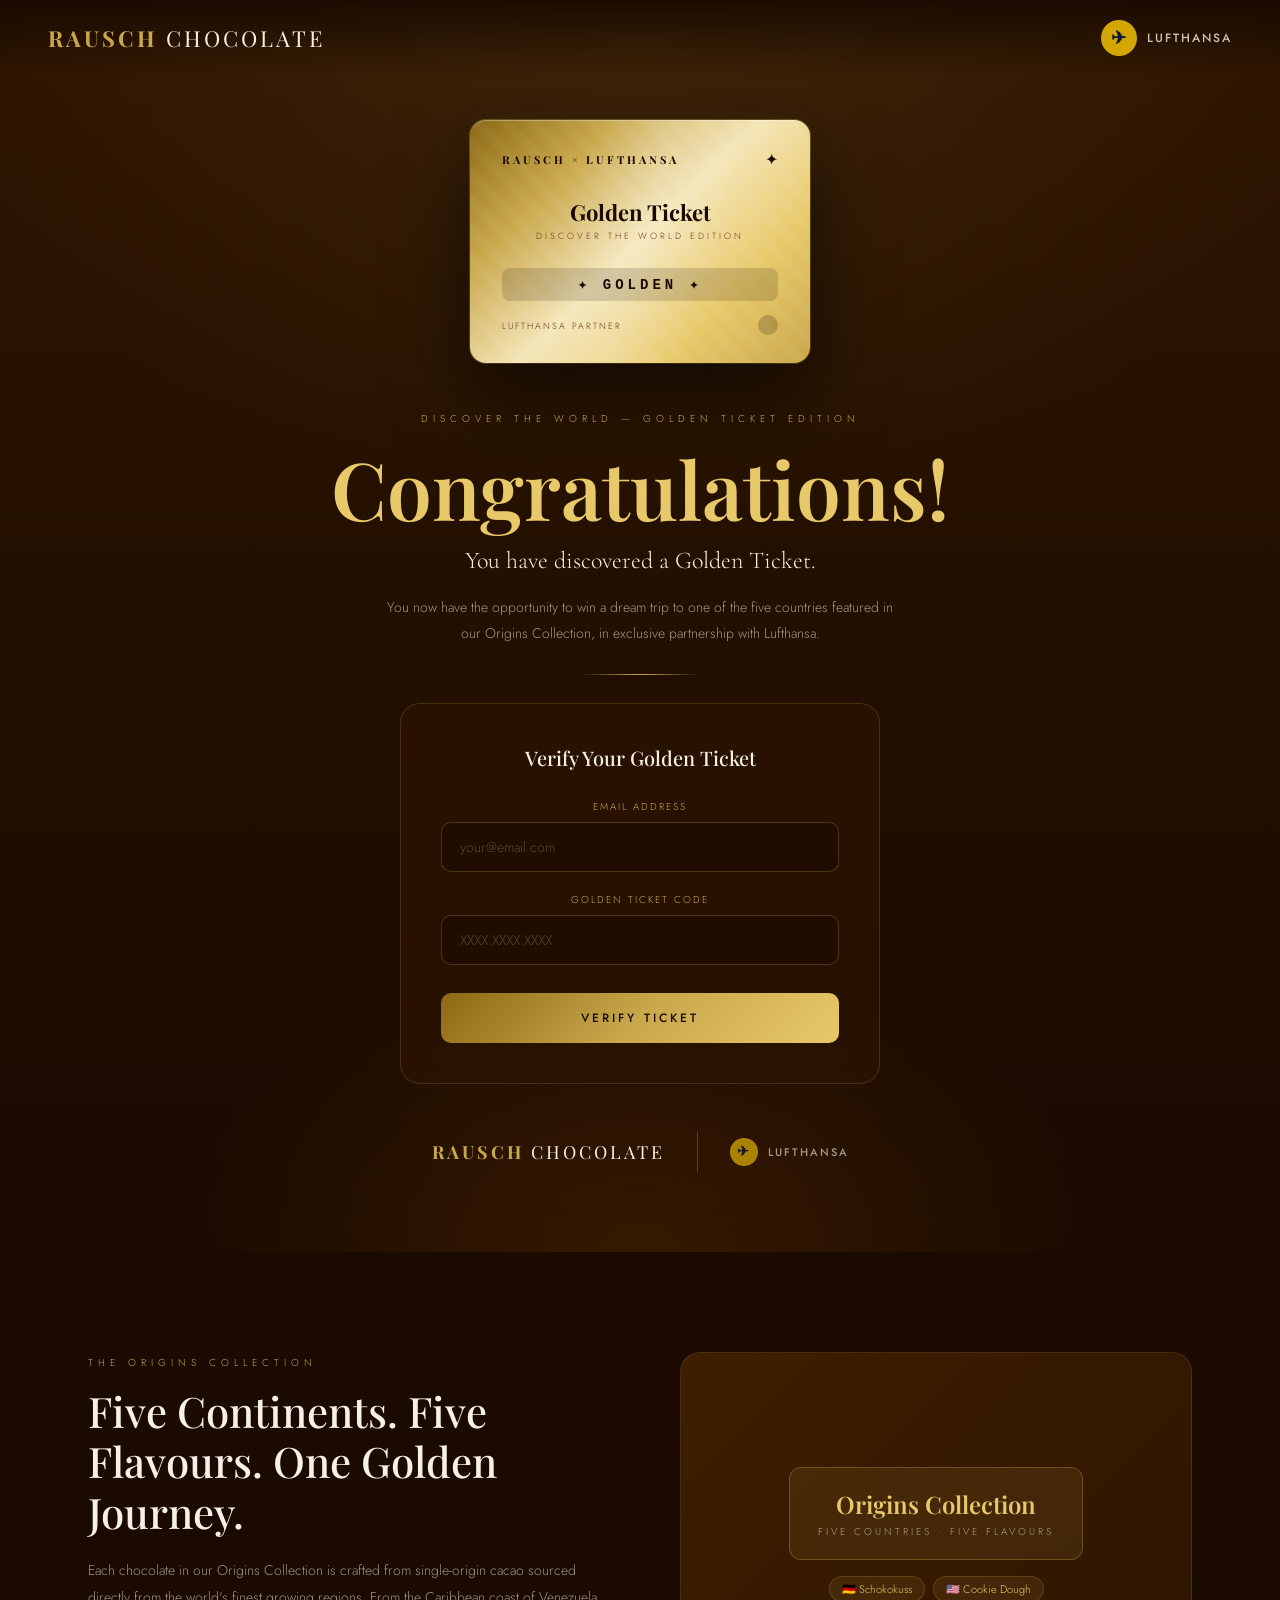
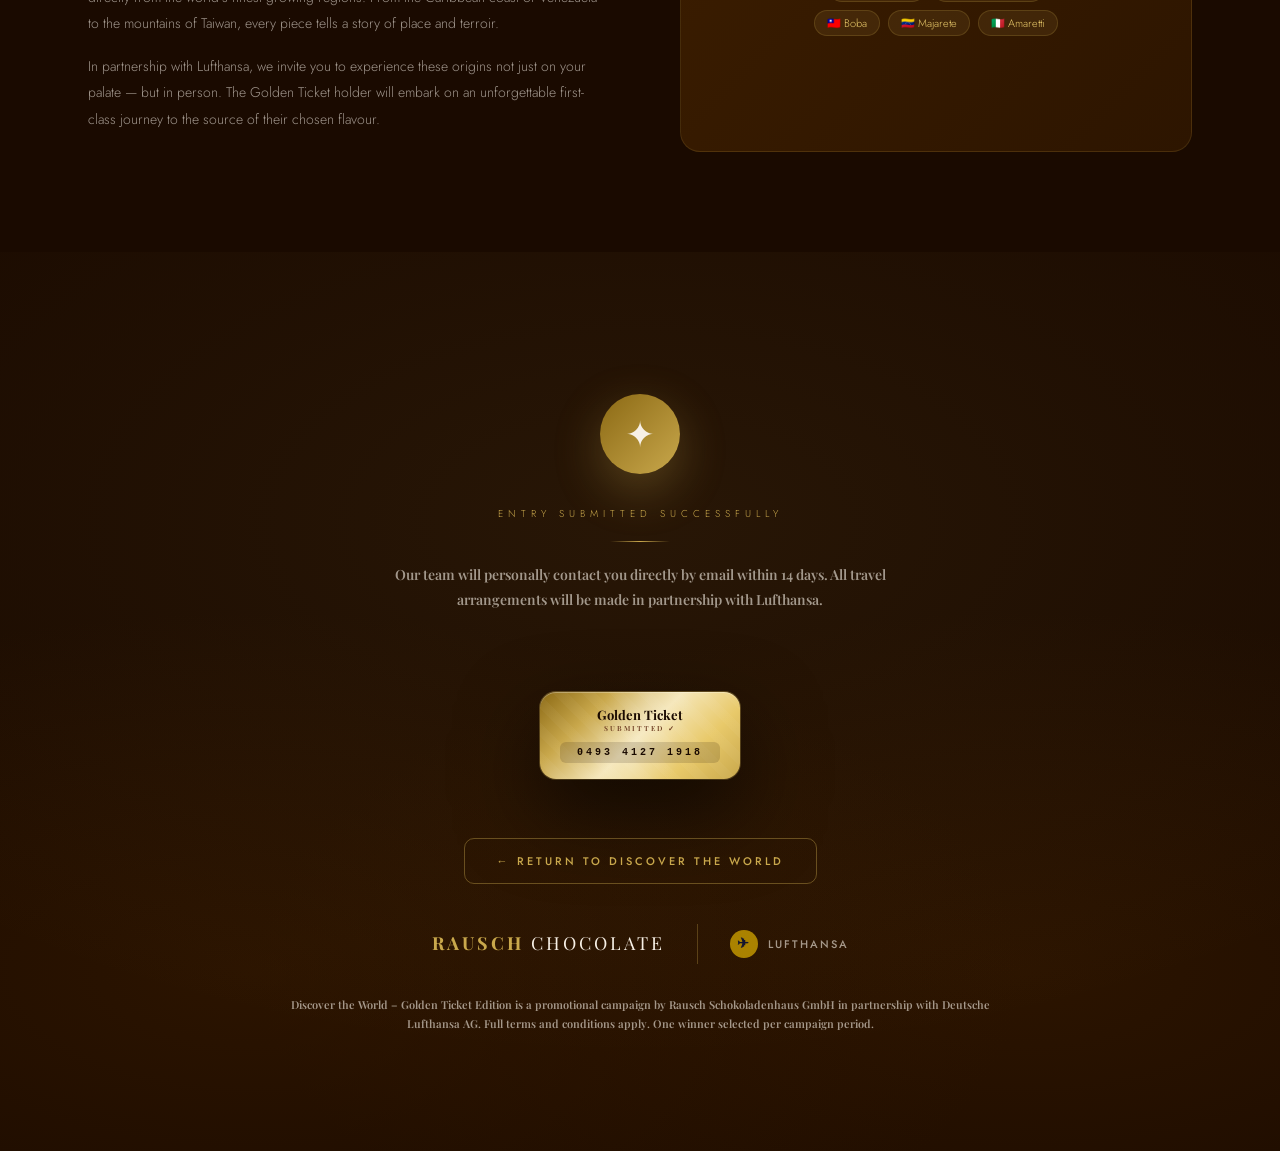
==== commit 13c8d960: "Update index.html" ====
--- a/index.html
+++ b/index.html
@@ -675,10 +675,9 @@
   <div style="position:relative;z-index:2;width:100%;max-width:700px;margin:0 auto;">
     <div class="success-icon">✦</div>
     <div style="font-size:10px;letter-spacing:5px;text-transform:uppercase;color:var(--gold);margin-bottom:16px;animation:fadeSlideIn 0.6s 0.3s both;">Entry Submitted Successfully</div>
-    <h1 class="page3-title">Your Entry Has<br>Been Submitted</h1>
-    <p class="page3-sub">Thank you for participating in the Discover the World Golden Ticket Campaign.</p>
+    <h1 class="page3-title"Congratulations</h1>
     <div class="divider-gold"></div>
-    <p class="page3-text">Our team will review all valid entries. Winners will be personally contacted by our team directly by email within 14 days of the campaign closing date. All travel arrangements will be made in partnership with Lufthansa.</p>
+    <p class="page3-text">Our team will personally contact you directly by email within 14 days. All travel arrangements will be made in partnership with Lufthansa.</p>
     <div class="selection-summary" id="summary-display"></div>
     <div style="width:200px;margin:0 auto 32px;animation:fadeSlideIn 0.6s 0.75s both;">
       <div class="ticket-card" style="padding:16px 20px;">
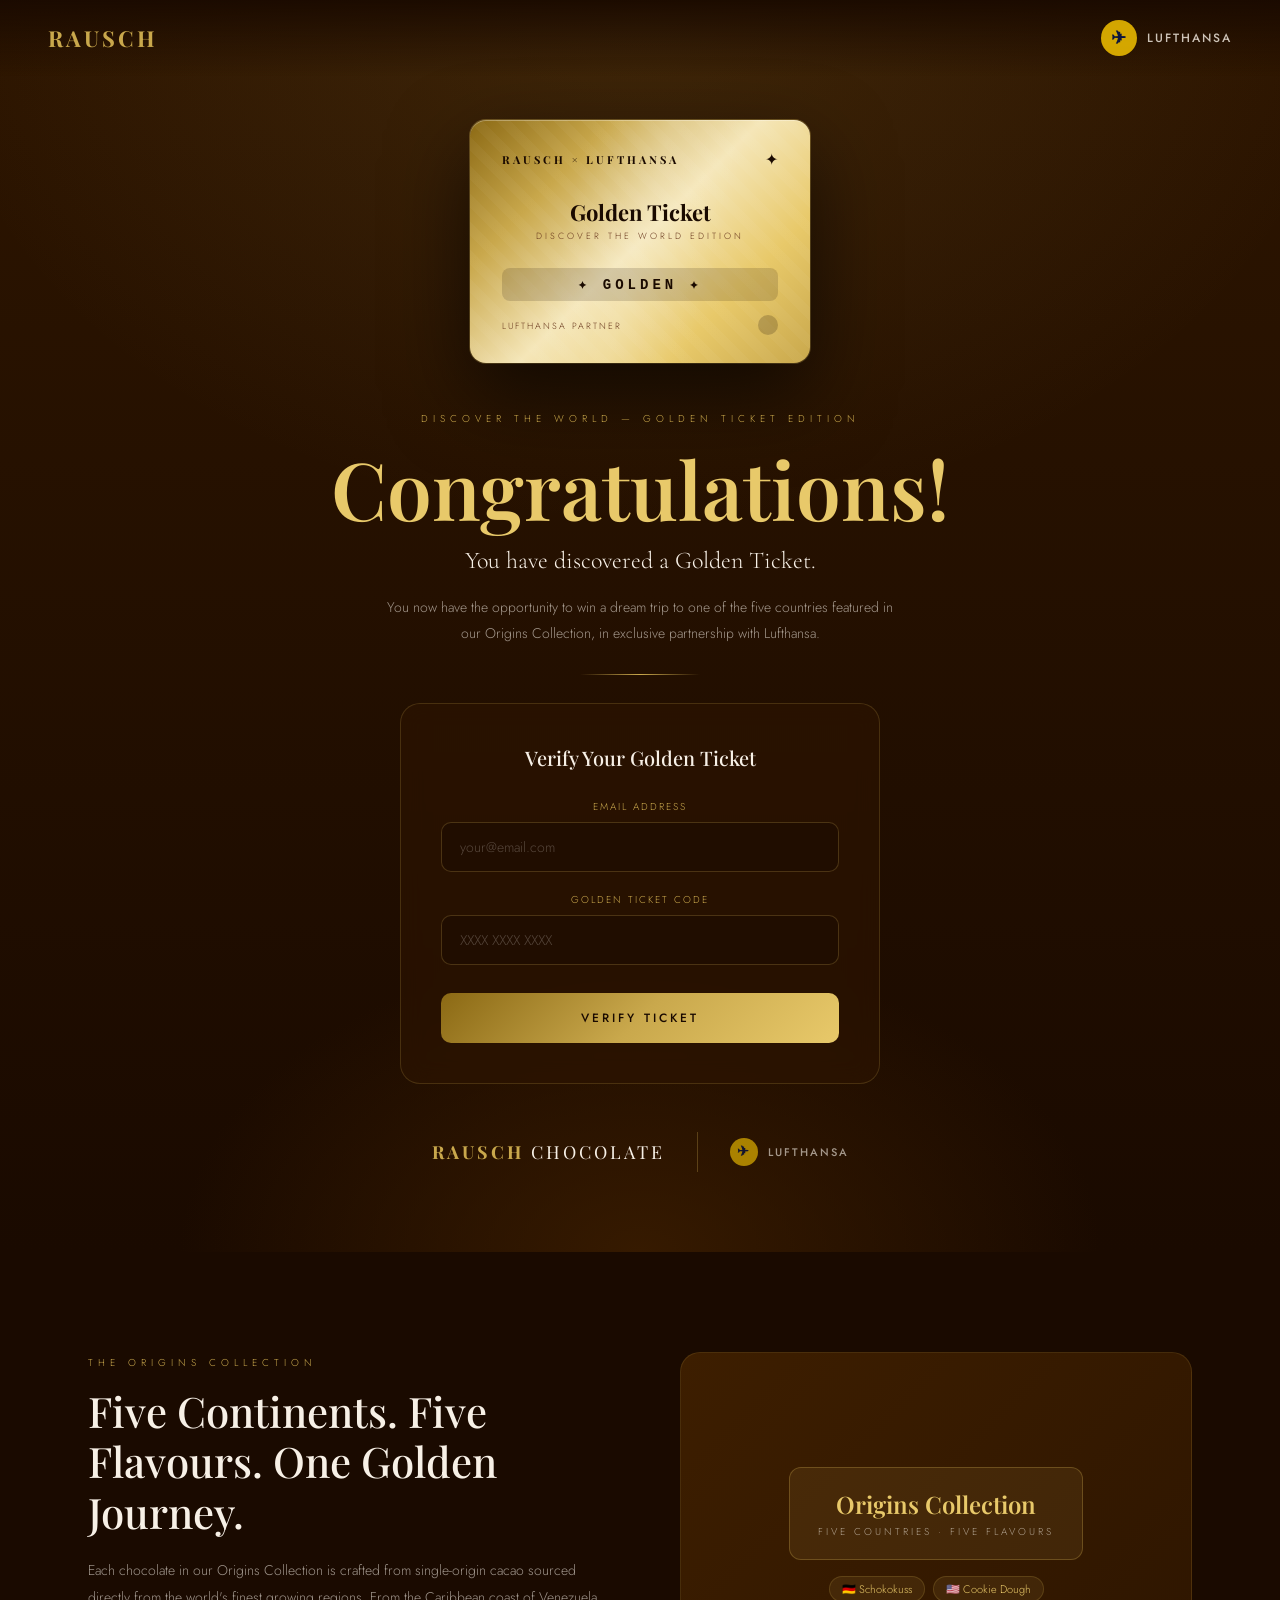
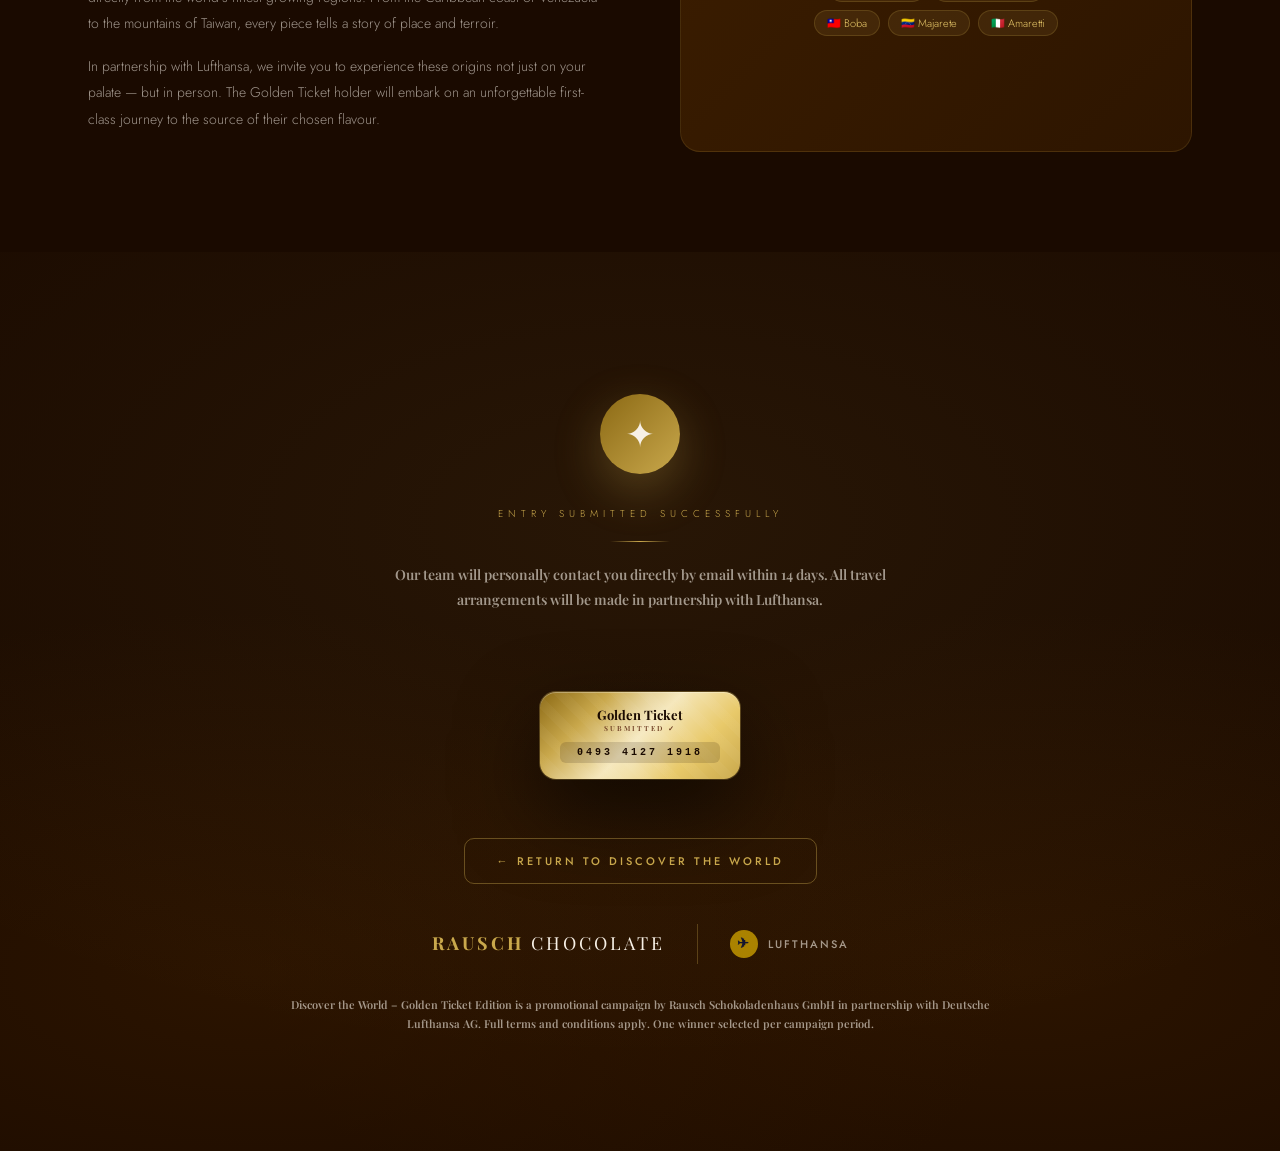
==== commit e814cc91: "Update index.html" ====
--- a/index.html
+++ b/index.html
@@ -462,7 +462,7 @@
 
 <!-- BRAND BAR -->
 <div class="brand-bar">
-  <div class="logo-rausch">Rausch<span> Chocolate</span></div>
+  <div class="logo-rausch">Rausch</span></div>
   <div class="logo-lh">
     <div class="lh-circle"><div class="lh-crane">✈</div></div>
     Lufthansa
@@ -790,7 +790,7 @@
 document.addEventListener('scroll',function(){
   var y=window.scrollY;
   var bg=document.querySelector('.hero1-bg');
-  if(bg)bg.style.transform='translateY('+y*0.3+'px)';
+  if(bg)bg.style.transform='translateY('+y*0+'px)';
 });
 </script>
 </body>
